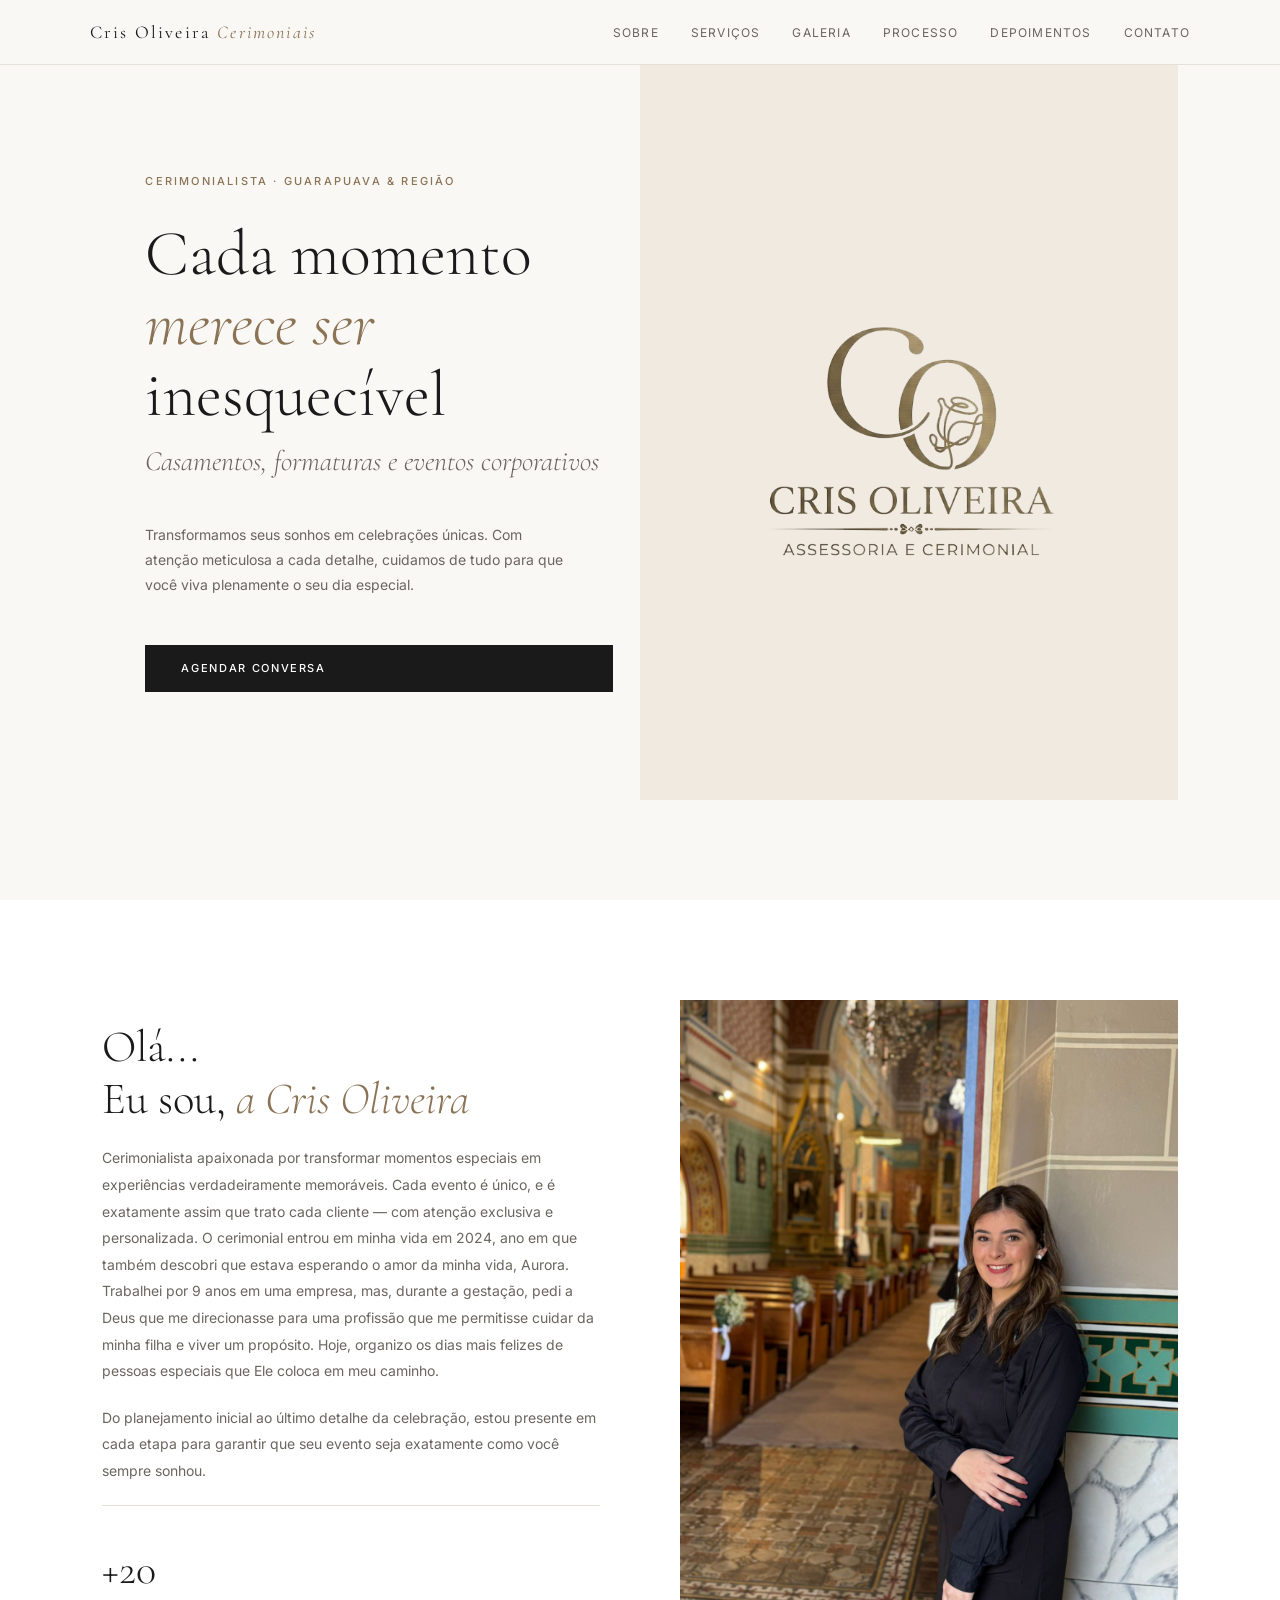
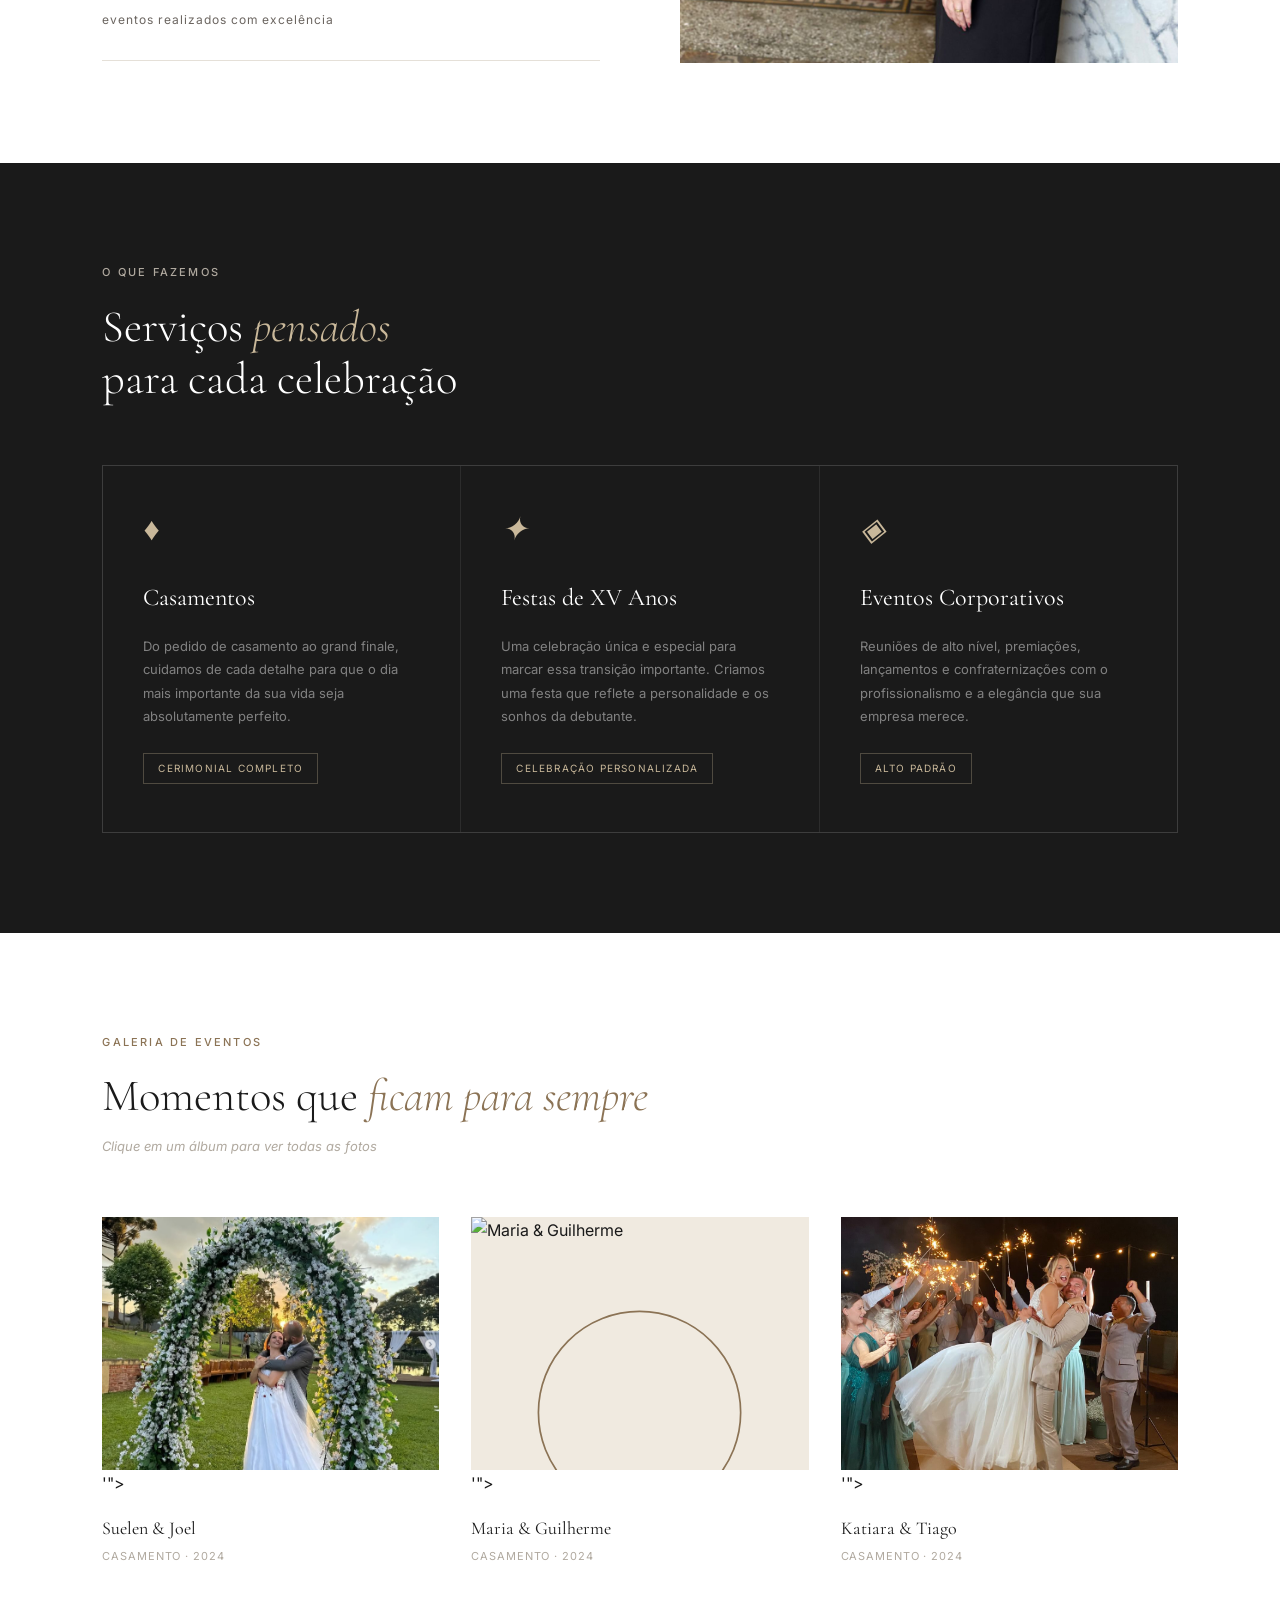
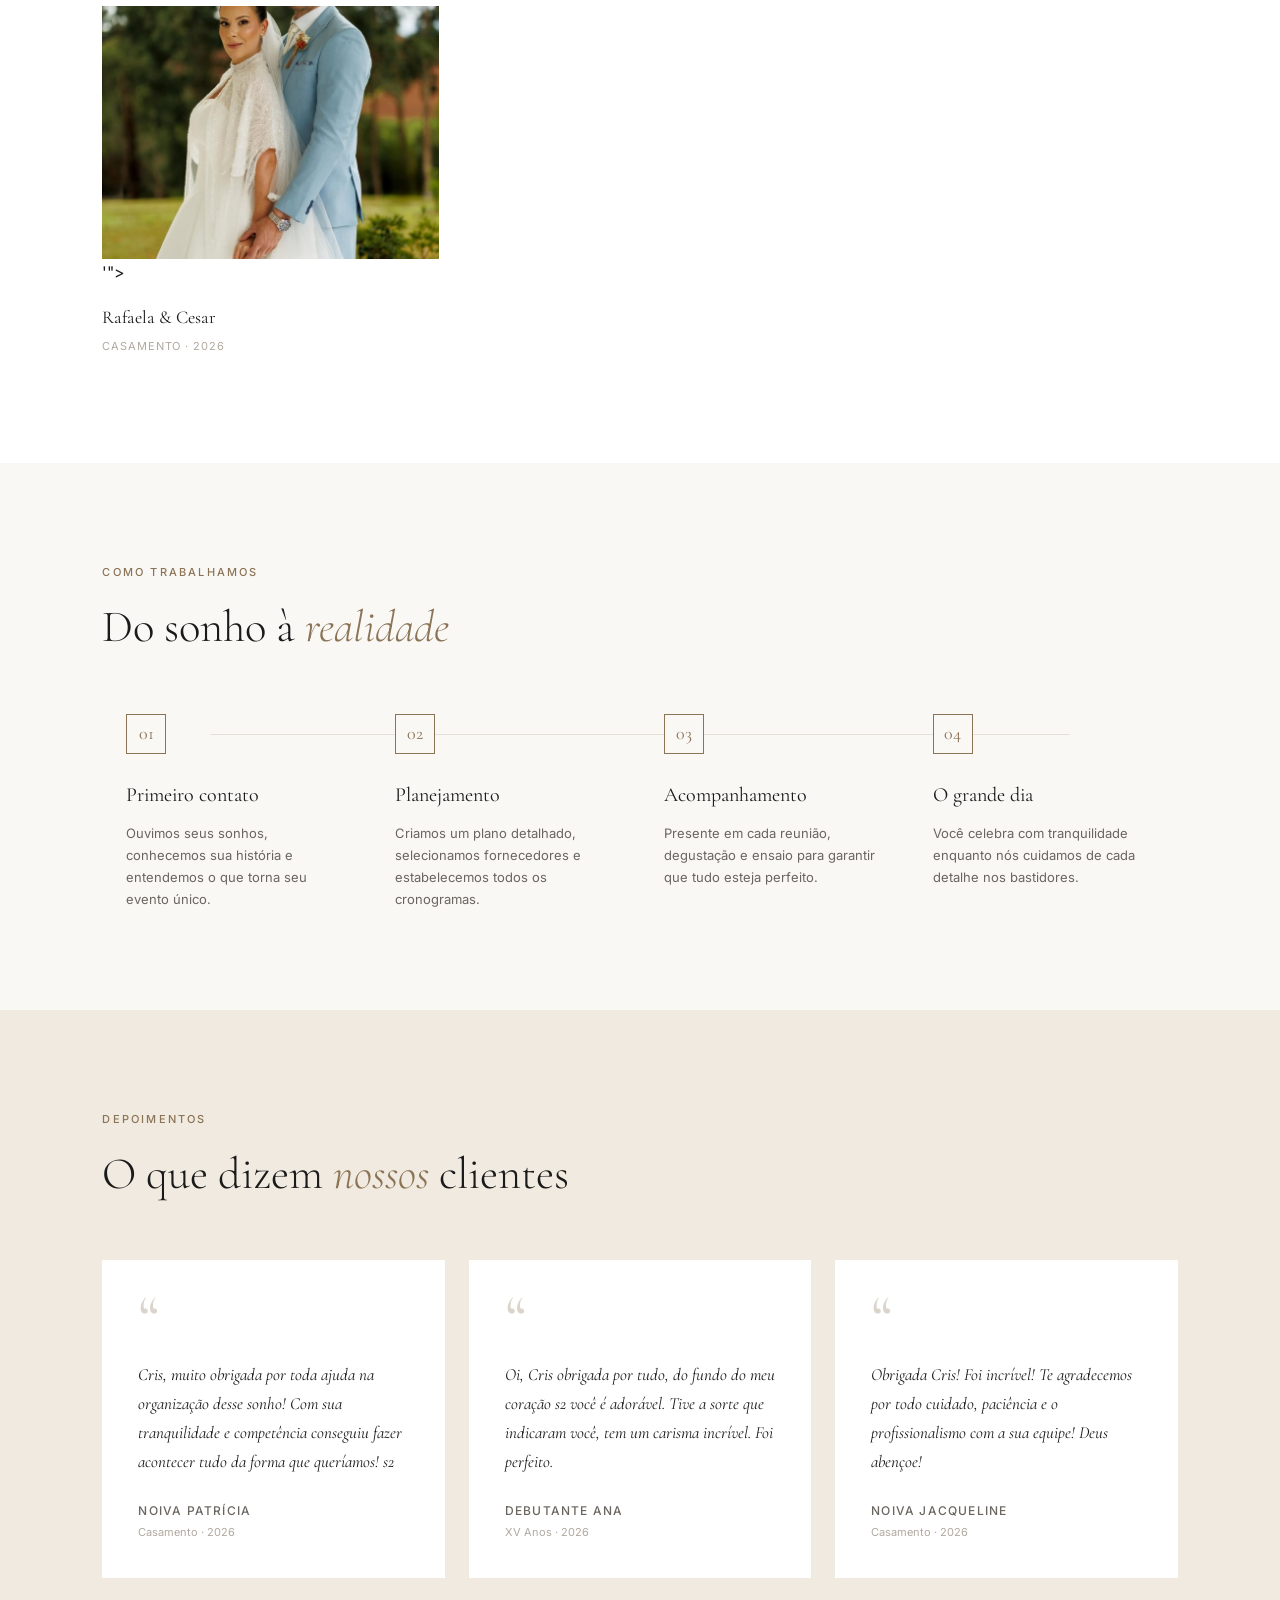
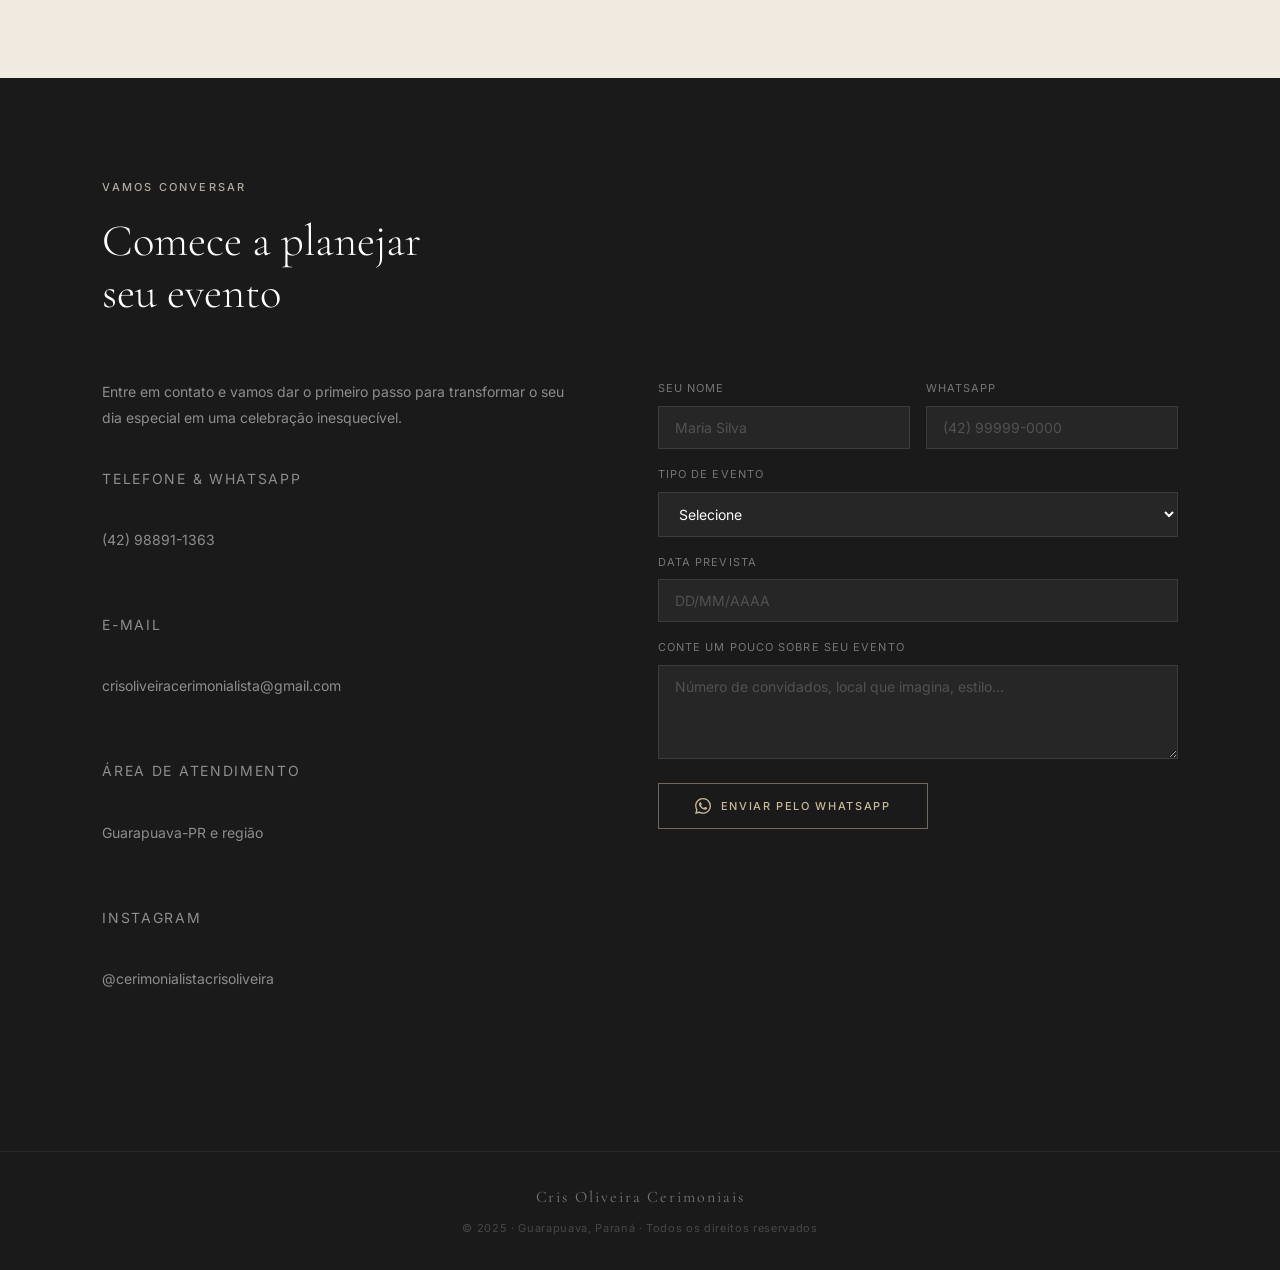
==== index.html @ 975d4bef "Add files via upload" ====
<!DOCTYPE html>
<html lang="pt-BR">
<head>
<meta charset="UTF-8">
<meta name="viewport" content="width=device-width, initial-scale=1.0">
<title>Cris Oliveira Cerimoniais</title>
<link rel="preconnect" href="https://fonts.googleapis.com">
<link href="https://fonts.googleapis.com/css2?family=Cormorant+Garamond:ital,wght@0,300;0,400;0,500;1,300;1,400&family=Inter:wght@300;400;500&display=swap" rel="stylesheet">
<script src="https://identity.netlify.com/v1/netlify-identity-widget.js"></script>
<style>
*{margin:0;padding:0;box-sizing:border-box}
:root{
  --ivory:#FAF8F5;
  --warm-white:#FFFFFF;
  --charcoal:#1A1A1A;
  --mid:#6B6560;
  --light:#B0A99F;
  --accent:#8B7355;
  --accent-light:#F0EAE0;
  --line:#E5E0D8;
}
html{scroll-behavior:smooth}
body{font-family:'Inter',sans-serif;background:var(--ivory);color:var(--charcoal);line-height:1.7}

nav{position:fixed;top:0;left:0;right:0;z-index:100;background:rgba(250,248,245,0.92);backdrop-filter:blur(12px);border-bottom:1px solid var(--line);padding:0 5%}
.nav-inner{max-width:1100px;margin:0 auto;display:flex;align-items:center;justify-content:space-between;height:64px}
.nav-logo{font-family:'Cormorant Garamond',serif;font-size:18px;font-weight:400;letter-spacing:0.12em;color:var(--charcoal);text-decoration:none}
.nav-logo span{font-style:italic;color:var(--accent)}
.nav-links{display:flex;gap:32px;list-style:none}
.nav-links a{font-size:12px;font-weight:400;letter-spacing:0.1em;text-transform:uppercase;color:var(--mid);text-decoration:none;transition:color 0.2s}
.nav-links a:hover{color:var(--charcoal)}

.hero{min-height:100vh;display:grid;grid-template-columns:1fr 1fr;padding-top:64px}
.hero-left{display:flex;flex-direction:column;justify-content:center;padding:80px 5% 80px 8%;max-width:600px}
.hero-eyebrow{font-size:11px;font-weight:500;letter-spacing:0.2em;text-transform:uppercase;color:var(--accent);margin-bottom:28px}
.hero-title{font-family:'Cormorant Garamond',serif;font-size:clamp(48px,5vw,72px);font-weight:300;line-height:1.1;color:var(--charcoal);margin-bottom:8px}
.hero-title em{font-style:italic;color:var(--accent)}
.hero-sub{font-family:'Cormorant Garamond',serif;font-size:clamp(20px,2.2vw,28px);font-weight:300;color:var(--mid);margin-bottom:36px;font-style:italic}
.hero-desc{font-size:14px;color:var(--mid);line-height:1.8;max-width:420px;margin-bottom:48px}
.hero-cta{display:inline-block;font-size:11px;font-weight:500;letter-spacing:0.15em;text-transform:uppercase;color:var(--warm-white);background:var(--charcoal);padding:14px 36px;text-decoration:none;transition:background 0.2s}
.hero-cta:hover{background:var(--accent)}
.hero-right{position:relative;background:var(--accent-light);overflow:hidden;display:flex;align-items:center;justify-content:center}
.hero-visual{width:100%;height:100%;display:flex;align-items:center;justify-content:center;position:relative}
.floral-svg{width:85%;max-width:460px;opacity:0.9}

section{padding:100px 8%}
.section-inner{max-width:1100px;margin:0 auto}
.section-eyebrow{font-size:11px;font-weight:500;letter-spacing:0.2em;text-transform:uppercase;color:var(--accent);margin-bottom:20px}
.section-title{font-family:'Cormorant Garamond',serif;font-size:clamp(36px,3.5vw,52px);font-weight:300;line-height:1.15;margin-bottom:20px}
.section-title em{font-style:italic;color:var(--accent)}

.about-grid{display:grid;grid-template-columns:1fr 1fr;gap:80px;align-items:center}
.about-text p{font-size:14px;color:var(--mid);line-height:1.9;margin-bottom:20px}
.about-stat{padding:28px 0;border-top:1px solid var(--line)}
.about-stat:last-child{border-bottom:1px solid var(--line)}
.stat-number{font-family:'Cormorant Garamond',serif;font-size:42px;font-weight:300;color:var(--charcoal);display:block}
.stat-label{font-size:12px;color:var(--mid);letter-spacing:0.08em}
.about-image{background:var(--accent-light);aspect-ratio:3/4;display:flex;align-items:center;justify-content:center;position:relative;overflow:hidden}

.services{background:var(--charcoal)}
.services .section-eyebrow{color:var(--light)}
.services .section-title{color:var(--warm-white)}
.services .section-title em{color:#C9B89A}
.services-grid{display:grid;grid-template-columns:repeat(3,1fr);gap:1px;background:rgba(255,255,255,0.08);border:1px solid rgba(255,255,255,0.08);margin-top:60px}
.service-card{background:var(--charcoal);padding:48px 40px;transition:background 0.3s;cursor:default}
.service-card:hover{background:#252525}
.service-icon{width:36px;height:36px;margin-bottom:28px;color:#C9B89A;font-size:32px;font-family:'Cormorant Garamond',serif;font-style:italic;line-height:1}
.service-name{font-family:'Cormorant Garamond',serif;font-size:24px;font-weight:400;color:var(--warm-white);margin-bottom:16px}
.service-desc{font-size:13px;color:rgba(255,255,255,0.45);line-height:1.8}
.service-tag{display:inline-block;margin-top:24px;font-size:10px;letter-spacing:0.12em;text-transform:uppercase;color:#C9B89A;border:1px solid rgba(201,184,154,0.3);padding:6px 14px}

/* ===== GALERIA ALBUNS ===== */
.galeria-section{background:var(--warm-white);padding:100px 8%}
.albums-grid{display:grid;grid-template-columns:repeat(3,1fr);gap:32px;margin-top:60px}
.album-card{cursor:pointer;position:relative}
.album-thumb{position:relative;aspect-ratio:4/3;overflow:hidden;background:var(--accent-light)}
.album-thumb img{width:100%;height:100%;object-fit:cover;transition:transform 0.4s ease}
.album-card:hover .album-thumb img{transform:scale(1.04)}
.album-thumb-placeholder{width:100%;height:100%;display:flex;align-items:center;justify-content:center;background:var(--accent-light)}
.album-thumb-placeholder svg{width:40%;opacity:0.25}
.album-overlay{position:absolute;inset:0;background:linear-gradient(to top, rgba(26,26,26,0.6) 0%, transparent 60%);opacity:0;transition:opacity 0.3s}
.album-card:hover .album-overlay{opacity:1}
.album-ver{position:absolute;bottom:16px;left:50%;transform:translateX(-50%);font-size:10px;letter-spacing:0.15em;text-transform:uppercase;color:#fff;opacity:0;transition:opacity 0.3s;white-space:nowrap;border:1px solid rgba(255,255,255,0.6);padding:6px 16px}
.album-card:hover .album-ver{opacity:1}
.album-info{padding:16px 0 8px}
.album-titulo{font-family:'Cormorant Garamond',serif;font-size:18px;font-weight:400;color:var(--charcoal);margin-bottom:4px}
.album-meta{font-size:11px;color:var(--light);letter-spacing:0.08em;text-transform:uppercase}

/* ===== LIGHTBOX ===== */
.modal-overlay{display:none;position:fixed;inset:0;z-index:1000;background:rgba(10,10,10,0.95);flex-direction:column}
.modal-overlay.ativo{display:flex}
.modal-header{display:flex;align-items:center;justify-content:space-between;padding:20px 40px;border-bottom:1px solid rgba(255,255,255,0.08)}
.modal-titulo{font-family:'Cormorant Garamond',serif;font-size:22px;font-weight:300;color:var(--warm-white)}
.modal-meta{font-size:11px;color:var(--light);letter-spacing:0.1em;text-transform:uppercase;margin-top:2px}
.modal-fechar{background:none;border:none;color:rgba(255,255,255,0.5);font-size:28px;cursor:pointer;line-height:1;transition:color 0.2s;padding:4px 8px}
.modal-fechar:hover{color:#fff}
.modal-corpo{flex:1;display:flex;align-items:center;justify-content:center;position:relative;overflow:hidden}
.modal-img-wrap{width:100%;height:100%;display:flex;align-items:center;justify-content:center;padding:24px 80px}
.modal-img-wrap img{max-width:100%;max-height:100%;object-fit:contain;user-select:none}
.modal-seta{position:absolute;top:50%;transform:translateY(-50%);background:none;border:1px solid rgba(255,255,255,0.2);color:rgba(255,255,255,0.7);width:48px;height:48px;display:flex;align-items:center;justify-content:center;cursor:pointer;font-size:20px;transition:all 0.2s;z-index:2}
.modal-seta:hover{background:rgba(255,255,255,0.1);color:#fff;border-color:rgba(255,255,255,0.5)}
.modal-seta-esq{left:16px}
.modal-seta-dir{right:16px}
.modal-rodape{padding:16px 40px;display:flex;align-items:center;justify-content:center;gap:12px;border-top:1px solid rgba(255,255,255,0.08)}
.modal-contador{font-size:12px;color:rgba(255,255,255,0.4);letter-spacing:0.1em}
.modal-dots{display:flex;gap:6px;align-items:center}
.modal-dot{width:6px;height:6px;border-radius:50%;background:rgba(255,255,255,0.2);cursor:pointer;transition:background 0.2s;border:none}
.modal-dot.ativo{background:var(--accent);width:18px;border-radius:3px}

.process{background:var(--ivory)}
.process-steps{display:grid;grid-template-columns:repeat(4,1fr);gap:0;margin-top:60px;position:relative}
.process-steps::before{content:'';position:absolute;top:20px;left:10%;right:10%;height:1px;background:var(--line);z-index:0}
.step{padding:0 24px;position:relative;z-index:1}
.step-num{width:40px;height:40px;border:1px solid var(--accent);display:flex;align-items:center;justify-content:center;font-family:'Cormorant Garamond',serif;font-size:18px;color:var(--accent);background:var(--ivory);margin-bottom:24px}
.step-title{font-family:'Cormorant Garamond',serif;font-size:20px;font-weight:400;color:var(--charcoal);margin-bottom:10px}
.step-desc{font-size:13px;color:var(--mid);line-height:1.7}

.testimonials{background:var(--accent-light)}
.testimonials-grid{display:grid;grid-template-columns:repeat(3,1fr);gap:24px;margin-top:60px}
.testimonial{background:var(--warm-white);padding:36px;position:relative}
.quote-mark{font-family:'Cormorant Garamond',serif;font-size:64px;line-height:0.7;color:var(--accent);opacity:0.3;margin-bottom:20px;display:block}
.testimonial-text{font-family:'Cormorant Garamond',serif;font-size:17px;font-style:italic;color:var(--charcoal);line-height:1.7;margin-bottom:24px}
.testimonial-author{font-size:12px;font-weight:500;letter-spacing:0.1em;text-transform:uppercase;color:var(--mid)}
.testimonial-event{font-size:11px;color:var(--light);margin-top:2px}

.contact{background:var(--charcoal)}
.contact .section-title{color:var(--warm-white)}
.contact .section-eyebrow{color:var(--light)}
.contact-grid{display:grid;grid-template-columns:1fr 1fr;gap:80px;margin-top:60px}
.contact-info p{font-size:14px;color:rgba(255,255,255,0.5);line-height:1.8;margin-bottom:36px}
.contact-detail{display:flex;align-items:flex-start;gap:16px;margin-bottom:24px}
.contact-detail-label{font-size:11px;letter-spacing:0.12em;text-transform:uppercase;color:rgba(255,255,255,0.3);margin-bottom:4px}
.contact-detail-value{font-size:14px;color:rgba(255,255,255,0.8)}
.contact-form{display:flex;flex-direction:column;gap:16px}
.form-row{display:grid;grid-template-columns:1fr 1fr;gap:16px}
.form-group{display:flex;flex-direction:column;gap:8px}
.form-label{font-size:11px;letter-spacing:0.1em;text-transform:uppercase;color:rgba(255,255,255,0.4)}
.form-input{background:rgba(255,255,255,0.05);border:1px solid rgba(255,255,255,0.1);padding:12px 16px;color:var(--warm-white);font-size:14px;font-family:'Inter',sans-serif;outline:none;transition:border-color 0.2s}
.form-input:focus{border-color:rgba(201,184,154,0.5)}
.form-input::placeholder{color:rgba(255,255,255,0.2)}
select.form-input option{background:var(--charcoal);color:var(--warm-white)}
.form-submit{margin-top:8px;background:transparent;border:1px solid rgba(201,184,154,0.5);color:#C9B89A;font-size:11px;font-weight:500;letter-spacing:0.15em;text-transform:uppercase;padding:14px 36px;cursor:pointer;transition:all 0.2s;font-family:'Inter',sans-serif;align-self:flex-start;display:flex;align-items:center;gap:10px}
.form-submit:hover{background:#C9B89A;color:var(--charcoal)}
.form-submit svg{width:16px;height:16px;fill:currentColor}

footer{background:var(--charcoal);border-top:1px solid rgba(255,255,255,0.06);padding:32px 8%;text-align:center}
.footer-logo{font-family:'Cormorant Garamond',serif;font-size:16px;color:rgba(255,255,255,0.4);letter-spacing:0.12em;margin-bottom:8px}
.footer-copy{font-size:11px;color:rgba(255,255,255,0.2);letter-spacing:0.06em}

/* ===== MENU HAMBURGUER ===== */
.nav-hamburger{display:none;flex-direction:column;gap:5px;cursor:pointer;background:none;border:none;padding:4px}
.nav-hamburger span{display:block;width:24px;height:1.5px;background:var(--charcoal);transition:all 0.3s}
.nav-mobile{display:none;position:fixed;top:64px;left:0;right:0;background:rgba(250,248,245,0.98);backdrop-filter:blur(12px);border-bottom:1px solid var(--line);padding:20px 8%;z-index:99}
.nav-mobile.aberto{display:block}
.nav-mobile ul{list-style:none;display:flex;flex-direction:column;gap:0}
.nav-mobile ul li a{display:block;font-size:13px;font-weight:400;letter-spacing:0.1em;text-transform:uppercase;color:var(--mid);text-decoration:none;padding:14px 0;border-bottom:1px solid var(--line)}
.nav-mobile ul li:last-child a{border-bottom:none}

/* ===== GALERIA LOADING ===== */
.albums-loading{text-align:center;padding:60px 0;color:var(--light);font-size:13px;letter-spacing:0.1em;text-transform:uppercase}

/* ===== RESPONSIVO MOBILE ===== */
@media (max-width: 768px) {
  .nav-links{display:none}
  .nav-hamburger{display:flex}
  .hero{grid-template-columns:1fr;min-height:auto}
  .hero-left{padding:60px 6% 48px;max-width:100%}
  .hero-right{min-height:280px}
  .hero-title{font-size:clamp(40px,10vw,56px)}
  .hero-sub{font-size:clamp(18px,5vw,22px)}
  section{padding:64px 6%}
  .galeria-section{padding:64px 6%}
  .about-grid{grid-template-columns:1fr;gap:40px}
  .about-image{aspect-ratio:4/3;max-height:360px}
  .services-grid{grid-template-columns:1fr}
  .service-card{padding:36px 28px}
  .albums-grid{grid-template-columns:1fr;gap:24px}
  .process-steps{grid-template-columns:1fr 1fr;gap:40px}
  .process-steps::before{display:none}
  .step{padding:0}
  .testimonials-grid{grid-template-columns:1fr;gap:16px}
  .contact-grid{grid-template-columns:1fr;gap:48px}
  .form-row{grid-template-columns:1fr}
  .form-submit{align-self:stretch;justify-content:center}
  .modal-header{padding:16px 20px}
  .modal-titulo{font-size:17px}
  .modal-img-wrap{padding:16px 56px}
  .modal-seta{width:36px;height:36px;font-size:16px}
  .modal-seta-esq{left:8px}
  .modal-seta-dir{right:8px}
  .modal-rodape{padding:12px 20px}
}

@media (max-width: 480px) {
  .hero-title{font-size:clamp(36px,11vw,48px)}
  .process-steps{grid-template-columns:1fr}
  .albums-grid{grid-template-columns:1fr}
}
</style>
</head>
<body>

<nav>
  <div class="nav-inner">
    <a class="nav-logo" href="#">Cris Oliveira <span>Cerimoniais</span></a>
    <ul class="nav-links">
      <li><a href="#sobre">Sobre</a></li>
      <li><a href="#servicos">Serviços</a></li>
      <li><a href="#galeria">Galeria</a></li>
      <li><a href="#processo">Processo</a></li>
      <li><a href="#depoimentos">Depoimentos</a></li>
      <li><a href="#contato">Contato</a></li>
    </ul>
    <button class="nav-hamburger" onclick="toggleMenu()" aria-label="Menu">
      <span></span><span></span><span></span>
    </button>
  </div>
</nav>
<div class="nav-mobile" id="navMobile">
  <ul>
    <li><a href="#sobre" onclick="fecharMenu()">Sobre</a></li>
    <li><a href="#servicos" onclick="fecharMenu()">Serviços</a></li>
    <li><a href="#galeria" onclick="fecharMenu()">Galeria</a></li>
    <li><a href="#processo" onclick="fecharMenu()">Processo</a></li>
    <li><a href="#depoimentos" onclick="fecharMenu()">Depoimentos</a></li>
    <li><a href="#contato" onclick="fecharMenu()">Contato</a></li>
  </ul>
</div>

<!-- ===== HERO ===== -->
<section class="hero">
  <div class="hero-left">
    <p class="hero-eyebrow">Cerimonialista · Guarapuava & Região</p>
    <h1 class="hero-title">Cada momento<br><em>merece ser</em><br>inesquecível</h1>
    <p class="hero-sub">Casamentos, formaturas e eventos corporativos</p>
    <p class="hero-desc">Transformamos seus sonhos em celebrações únicas. Com atenção meticulosa a cada detalhe, cuidamos de tudo para que você viva plenamente o seu dia especial.</p>
    <a href="#contato" class="hero-cta">Agendar conversa</a>
  </div>
  <div class="hero-right">
    <div class="hero-visual">
      <img src="logo.png" alt="Cris Oliveira Assessoria e Cerimonial" style="width:85%;max-width:480px;opacity:0.85">
    </div>
  </div>
</section>

<!-- ===== SOBRE ===== -->
<section id="sobre" style="background:var(--warm-white)">
  <div class="section-inner">
    <div class="about-grid">
      <div class="about-text">
        <p class="section-eyebrow"></p>
        <h2 class="section-title">Olá...<br>Eu sou, <em>a Cris Oliveira</em><br></h2>
        <p id="sobre-bio1">Cerimonialista apaixonada por transformar momentos especiais em experiências verdadeiramente memoráveis. Cada evento é único, e é exatamente assim que trato cada cliente — com atenção exclusiva e personalizada.
        O cerimonial entrou em minha vida em 2024, ano em que também descobri que estava esperando o amor da minha vida, Aurora. Trabalhei por 9 anos em uma empresa, mas,
        durante a gestação, pedi a Deus que me direcionasse para uma profissão que me permitisse cuidar da minha filha e viver um propósito.
        Hoje, organizo os dias mais felizes de pessoas especiais que Ele coloca em meu caminho.</p>
        <p id="sobre-bio2">Do planejamento inicial ao último detalhe da celebração, estou presente em cada etapa para garantir que seu evento seja exatamente como você sempre sonhou.</p>
        <div class="about-stat">
          <span class="stat-number" id="sobre-stat-numero">+20</span>
          <span class="stat-label" id="sobre-stat-label">eventos realizados com excelência</span>
        </div>
      </div>
      <div class="about-image">
        <img src="cris.jpeg" alt="Cris Oliveira" style="width:100%;height:100%;object-fit:cover">
      </div>
    </div>
  </div>
</section>

<!-- ===== SERVICOS ===== -->
<section id="servicos" class="services">
  <div class="section-inner">
    <p class="section-eyebrow">O que fazemos</p>
    <h2 class="section-title" style="color:var(--warm-white)">Serviços <em style="color:#C9B89A">pensados</em><br>para cada celebração</h2>
    <div class="services-grid">
      <div class="service-card">
        <div class="service-icon">♦</div>
        <h3 class="service-name">Casamentos</h3>
        <p class="service-desc">Do pedido de casamento ao grand finale, cuidamos de cada detalhe para que o dia mais importante da sua vida seja absolutamente perfeito.</p>
        <span class="service-tag">Cerimonial completo</span>
      </div>
      <div class="service-card">
        <div class="service-icon">✦</div>
        <h3 class="service-name">Festas de XV Anos</h3>
        <p class="service-desc">Uma celebração única e especial para marcar essa transição importante. Criamos uma festa que reflete a personalidade e os sonhos da debutante.</p>
        <span class="service-tag">Celebração personalizada</span>
      </div>
      <div class="service-card">
        <div class="service-icon">◈</div>
        <h3 class="service-name">Eventos Corporativos</h3>
        <p class="service-desc">Reuniões de alto nível, premiações, lançamentos e confraternizações com o profissionalismo e a elegância que sua empresa merece.</p>
        <span class="service-tag">Alto padrão</span>
      </div>
    </div>
  </div>
</section>

<!-- ===== GALERIA ===== -->
<section id="galeria" class="galeria-section">
  <div class="section-inner">
    <p class="section-eyebrow">Galeria de eventos</p>
    <h2 class="section-title">Momentos que <em>ficam para sempre</em></h2>
    <p style="font-size:13px;color:var(--light);margin-top:-8px;margin-bottom:0;font-style:italic">Clique em um álbum para ver todas as fotos</p>
    <div class="albums-grid" id="albumsGrid">
      <div class="albums-loading">Carregando galeria…</div>
    </div>
  </div>
</section>

<!-- ===== MODAL LIGHTBOX ===== -->
<div class="modal-overlay" id="modalOverlay">
  <div class="modal-header">
    <div>
      <p class="modal-titulo" id="modalTitulo"></p>
      <p class="modal-meta" id="modalMeta"></p>
    </div>
    <button class="modal-fechar" onclick="fecharModal()">✕</button>
  </div>
  <div class="modal-corpo">
    <button class="modal-seta modal-seta-esq" onclick="navModal(-1)">&#8592;</button>
    <div class="modal-img-wrap">
      <img id="modalImg" src="" alt="">
    </div>
    <button class="modal-seta modal-seta-dir" onclick="navModal(1)">&#8594;</button>
  </div>
  <div class="modal-rodape">
    <span class="modal-contador" id="modalContador"></span>
    <div class="modal-dots" id="modalDots"></div>
  </div>
</div>

<!-- ===== PROCESSO ===== -->
<section id="processo" class="process">
  <div class="section-inner">
    <p class="section-eyebrow">Como trabalhamos</p>
    <h2 class="section-title">Do sonho à <em>realidade</em></h2>
    <div class="process-steps">
      <div class="step">
        <div class="step-num">01</div>
        <h3 class="step-title">Primeiro contato</h3>
        <p class="step-desc">Ouvimos seus sonhos, conhecemos sua história e entendemos o que torna seu evento único.</p>
      </div>
      <div class="step">
        <div class="step-num">02</div>
        <h3 class="step-title">Planejamento</h3>
        <p class="step-desc">Criamos um plano detalhado, selecionamos fornecedores e estabelecemos todos os cronogramas.</p>
      </div>
      <div class="step">
        <div class="step-num">03</div>
        <h3 class="step-title">Acompanhamento</h3>
        <p class="step-desc">Presente em cada reunião, degustação e ensaio para garantir que tudo esteja perfeito.</p>
      </div>
      <div class="step">
        <div class="step-num">04</div>
        <h3 class="step-title">O grande dia</h3>
        <p class="step-desc">Você celebra com tranquilidade enquanto nós cuidamos de cada detalhe nos bastidores.</p>
      </div>
    </div>
  </div>
</section>

<!-- ===== DEPOIMENTOS ===== -->
<section id="depoimentos" class="testimonials">
  <div class="section-inner">
    <p class="section-eyebrow">Depoimentos</p>
    <h2 class="section-title">O que dizem <em>nossos</em> clientes</h2>
    <div class="testimonials-grid" id="depoimentos-grid">
      <div class="testimonial">
        <span class="quote-mark">"</span>
        <p class="testimonial-text">Cris, muito obrigada por toda ajuda na organização desse sonho! Com sua tranquilidade e competência conseguiu fazer acontecer tudo da forma que queríamos! s2</p>
        <p class="testimonial-author">Noiva Patrícia</p>
        <p class="testimonial-event">Casamento · 2026</p>
      </div>
      <div class="testimonial">
        <span class="quote-mark">"</span>
        <p class="testimonial-text">Oi, Cris obrigada por tudo, do fundo do meu coração s2 você é adorável. Tive a sorte que indicaram você, tem um carisma incrível. Foi perfeito.</p>
        <p class="testimonial-author">Debutante Ana</p>
        <p class="testimonial-event">XV Anos · 2026</p>
      </div>
      <div class="testimonial">
        <span class="quote-mark">"</span>
        <p class="testimonial-text">Obrigada Cris! Foi incrível! Te agradecemos por todo cuidado, paciência e o profissionalismo com a sua equipe! Deus abençoe!</p>
        <p class="testimonial-author">Noiva Jacqueline</p>
        <p class="testimonial-event">Casamento · 2026</p>
      </div>
    </div>
  </div>
</section>

<!-- ===== CONTATO ===== -->
<section id="contato" class="contact">
  <div class="section-inner">
    <p class="section-eyebrow">Vamos conversar</p>
    <h2 class="section-title">Comece a planejar<br>seu evento</h2>
    <div class="contact-grid">
      <div class="contact-info">
        <p>Entre em contato e vamos dar o primeiro passo para transformar o seu dia especial em uma celebração inesquecível.</p>
        <div class="contact-detail">
          <div>
            <p class="contact-detail-label">Telefone & WhatsApp</p>
            <p class="contact-detail-value" id="contato-telefone">(42) 98891-1363</p>
          </div>
        </div>
        <div class="contact-detail">
          <div>
            <p class="contact-detail-label">E-mail</p>
            <p class="contact-detail-value" id="contato-email">crisoliveiracerimonialista@gmail.com</p>
          </div>
        </div>
        <div class="contact-detail">
          <div>
            <p class="contact-detail-label">Área de atendimento</p>
            <p class="contact-detail-value" id="contato-area">Guarapuava-PR e região</p>
          </div>
        </div>
        <div class="contact-detail">
          <div>
            <p class="contact-detail-label">Instagram</p>
            <p class="contact-detail-value" id="contato-instagram">@cerimonialistacrisoliveira</p>
          </div>
        </div>
      </div>
      <div class="contact-form">
        <div class="form-row">
          <div class="form-group">
            <label class="form-label">Seu nome</label>
            <input type="text" id="nome" class="form-input" placeholder="Maria Silva">
          </div>
          <div class="form-group">
            <label class="form-label">WhatsApp</label>
            <input type="text" id="whatsapp" class="form-input" placeholder="(42) 99999-0000">
          </div>
        </div>
        <div class="form-group">
          <label class="form-label">Tipo de evento</label>
          <select id="tipo" class="form-input">
            <option value="" disabled selected>Selecione</option>
            <option>Casamento</option>
            <option>Festa de XV Anos</option>
            <option>Evento Corporativo</option>
            <option>Outro</option>
          </select>
        </div>
        <div class="form-group">
          <label class="form-label">Data prevista</label>
          <input type="text" id="data" class="form-input" placeholder="DD/MM/AAAA">
        </div>
        <div class="form-group">
          <label class="form-label">Conte um pouco sobre seu evento</label>
          <textarea id="mensagem" class="form-input" rows="4" placeholder="Número de convidados, local que imagina, estilo..."></textarea>
        </div>
        <button class="form-submit" onclick="enviarWhatsApp()">
          <svg viewBox="0 0 24 24" xmlns="http://www.w3.org/2000/svg">
            <path d="M17.472 14.382c-.297-.149-1.758-.867-2.03-.967-.273-.099-.471-.148-.67.15-.197.297-.767.966-.94 1.164-.173.199-.347.223-.644.075-.297-.15-1.255-.463-2.39-1.475-.883-.788-1.48-1.761-1.653-2.059-.173-.297-.018-.458.13-.606.134-.133.298-.347.446-.52.149-.174.198-.298.298-.497.099-.198.05-.371-.025-.52-.075-.149-.669-1.612-.916-2.207-.242-.579-.487-.5-.669-.51-.173-.008-.371-.01-.57-.01-.198 0-.52.074-.792.372-.272.297-1.04 1.016-1.04 2.479 0 1.462 1.065 2.875 1.213 3.074.149.198 2.096 3.2 5.077 4.487.709.306 1.262.489 1.694.625.712.227 1.36.195 1.871.118.571-.085 1.758-.719 2.006-1.413.248-.694.248-1.289.173-1.413-.074-.124-.272-.198-.57-.347m-5.421 7.403h-.004a9.87 9.87 0 01-5.031-1.378l-.361-.214-3.741.982.998-3.648-.235-.374a9.86 9.86 0 01-1.51-5.26c.001-5.45 4.436-9.884 9.888-9.884 2.64 0 5.122 1.03 6.988 2.898a9.825 9.825 0 012.893 6.994c-.003 5.45-4.437 9.884-9.885 9.884m8.413-18.297A11.815 11.815 0 0012.05 0C5.495 0 .16 5.335.157 11.892c0 2.096.547 4.142 1.588 5.945L.057 24l6.305-1.654a11.882 11.882 0 005.683 1.448h.005c6.554 0 11.89-5.335 11.893-11.893a11.821 11.821 0 00-3.48-8.413z"/>
          </svg>
          Enviar pelo WhatsApp
        </button>
      </div>
    </div>
  </div>
</section>

<footer>
  <p class="footer-logo">Cris Oliveira Cerimoniais</p>
  <p class="footer-copy">© 2025 · Guarapuava, Paraná · Todos os direitos reservados</p>
</footer>

<script>
// ===== NETLIFY IDENTITY REDIRECT =====
if (window.netlifyIdentity) {
  window.netlifyIdentity.on('init', function(user) {
    if (!user) {
      window.netlifyIdentity.on('login', function() {
        document.location.href = '/admin/';
      });
    }
  });
}

// ===== MENU MOBILE =====
function toggleMenu() {
  document.getElementById('navMobile').classList.toggle('aberto');
}
function fecharMenu() {
  document.getElementById('navMobile').classList.remove('aberto');
}

// ===== GALERIA DINÂMICA =====
var albumAtual = { fotos: [], indice: 0, titulo: '', meta: '' };

function carregarAlbuns() {
  fetch('/albuns.json')
    .then(function(r) { return r.json(); })
    .then(function(data) { renderAlbuns(data.albuns); })
    .catch(function() {
      document.getElementById('albumsGrid').innerHTML =
        '<p style="color:var(--light);font-size:13px">Não foi possível carregar a galeria.</p>';
    });
}

function renderAlbuns(albuns) {
  var grid = document.getElementById('albumsGrid');
  grid.innerHTML = '';

  var placeholder = '<div class="album-thumb-placeholder"><svg viewBox="0 0 100 100" fill="none"><circle cx="50" cy="50" r="30" stroke="#8B7355" stroke-width="0.5"/><text x="50" y="75" font-family="serif" font-size="8" fill="#8B7355" text-anchor="middle">evento</text></svg></div>';

  albuns.forEach(function(album) {
    var fotosStr = album.fotos.join(',');

    var card = document.createElement('div');
    card.className = 'album-card';
    card.setAttribute('data-titulo', album.titulo);
    card.setAttribute('data-tipo', album.tipo);
    card.setAttribute('data-data', album.data);
    card.setAttribute('data-fotos', fotosStr);
    card.onclick = function() { abrirAlbum(this); };

    card.innerHTML =
      '<div class="album-thumb">' +
        '<img src="' + album.capa + '" alt="' + (album.exibir_como || album.titulo) + '" ' +
             'onerror="this.parentElement.innerHTML=\'' + placeholder.replace(/'/g, "\\'") + '\'">' +
        '<div class="album-overlay"></div>' +
        '<span class="album-ver">Ver álbum →</span>' +
      '</div>' +
      '<div class="album-info">' +
        '<p class="album-titulo">' + (album.exibir_como || album.titulo) + '</p>' +
        '<p class="album-meta">' + album.tipo + ' · ' + album.data + '</p>' +
      '</div>';

    grid.appendChild(card);
  });
}

function abrirAlbum(card) {
  var fotos = card.getAttribute('data-fotos').split(',').map(function(f){ return f.trim(); });
  albumAtual.fotos = fotos;
  albumAtual.indice = 0;
  albumAtual.titulo = card.getAttribute('data-titulo');
  albumAtual.meta = card.getAttribute('data-tipo') + ' · ' + card.getAttribute('data-data');
  document.getElementById('modalTitulo').textContent = albumAtual.titulo;
  document.getElementById('modalMeta').textContent = albumAtual.meta;
  renderModal();
  document.getElementById('modalOverlay').classList.add('ativo');
  document.body.style.overflow = 'hidden';
}

function fecharModal() {
  document.getElementById('modalOverlay').classList.remove('ativo');
  document.body.style.overflow = '';
}

function navModal(dir) {
  albumAtual.indice = (albumAtual.indice + dir + albumAtual.fotos.length) % albumAtual.fotos.length;
  renderModal();
}

function renderModal() {
  var fotos = albumAtual.fotos;
  var i = albumAtual.indice;
  document.getElementById('modalImg').src = fotos[i];
  document.getElementById('modalContador').textContent = (i + 1) + ' / ' + fotos.length;
  var dots = document.getElementById('modalDots');
  dots.innerHTML = '';
  var max = Math.min(fotos.length, 12);
  for (var d = 0; d < max; d++) {
    var btn = document.createElement('button');
    btn.className = 'modal-dot' + (d === i ? ' ativo' : '');
    btn.onclick = (function(idx){ return function(){ albumAtual.indice = idx; renderModal(); }; })(d);
    dots.appendChild(btn);
  }
}

document.addEventListener('keydown', function(e) {
  if (!document.getElementById('modalOverlay').classList.contains('ativo')) return;
  if (e.key === 'Escape') fecharModal();
  if (e.key === 'ArrowLeft') navModal(-1);
  if (e.key === 'ArrowRight') navModal(1);
});

// ===== MÁSCARAS =====
document.getElementById('whatsapp').addEventListener('input', function(e) {
  var v = e.target.value.replace(/\D/g, '').substring(0, 11);
  var r = '';
  if (v.length > 0) r += '(' + v.substring(0, 2);
  if (v.length >= 3) r += ') ' + v.substring(2, 7);
  if (v.length >= 8) r += '-' + v.substring(7, 11);
  e.target.value = r;
});

document.getElementById('data').addEventListener('input', function(e) {
  var v = e.target.value.replace(/\D/g, '').substring(0, 8);
  var r = '';
  if (v.length > 0) r += v.substring(0, 2);
  if (v.length >= 3) r += '/' + v.substring(2, 4);
  if (v.length >= 5) r += '/' + v.substring(4, 8);
  e.target.value = r;
});

// ===== WHATSAPP =====
function enviarWhatsApp() {
  var nome     = document.getElementById('nome').value.trim();
  var whats    = document.getElementById('whatsapp').value.trim();
  var tipo     = document.getElementById('tipo').value;
  var data     = document.getElementById('data').value.trim();
  var mensagem = document.getElementById('mensagem').value.trim();
  if (!nome || !tipo) { alert('Por favor, preencha pelo menos seu nome e o tipo de evento.'); return; }
  var texto = '👋 Olá, Cris! Me chamo *' + nome + '* e gostaria de saber mais sobre seus serviços de cerimonial.\n\n';
  texto += '📋 *Tipo de evento:* ' + tipo + '\n';
  if (whats)    texto += '📱 *Meu WhatsApp:* ' + whats + '\n';
  if (data)     texto += '📅 *Data prevista:* ' + data + '\n';
  if (mensagem) texto += '\n💬 *Detalhes:* ' + mensagem;
  window.open('https://wa.me/' + whatsappNumero + '?text=' + encodeURIComponent(texto), '_blank');
}

// ===== CONTEÚDO DINÂMICO =====
var whatsappNumero = '5542988911363';

function carregarConteudo() {
  fetch('/conteudo.json')
    .then(function(r) { return r.json(); })
    .then(function(data) {
      var el;
      // Sobre
      if (data.sobre) {
        var s = data.sobre;
        el = document.getElementById('sobre-bio1'); if (el && s.bio1) el.textContent = s.bio1;
        el = document.getElementById('sobre-bio2'); if (el && s.bio2) el.textContent = s.bio2;
        el = document.getElementById('sobre-stat-numero'); if (el && s.estatistica_numero) el.textContent = s.estatistica_numero;
        el = document.getElementById('sobre-stat-label'); if (el && s.estatistica_label) el.textContent = s.estatistica_label;
      }
      // Contato
      if (data.contato) {
        var c = data.contato;
        el = document.getElementById('contato-telefone'); if (el && c.telefone) el.textContent = c.telefone;
        el = document.getElementById('contato-email'); if (el && c.email) el.textContent = c.email;
        el = document.getElementById('contato-area'); if (el && c.area) el.textContent = c.area;
        el = document.getElementById('contato-instagram'); if (el && c.instagram) el.textContent = c.instagram;
        if (c.whatsapp_numero) whatsappNumero = c.whatsapp_numero;
      }
      // Depoimentos
      if (data.depoimentos && data.depoimentos.length) {
        renderDepoimentos(data.depoimentos);
      }
    })
    .catch(function() { /* mantém conteúdo estático como fallback */ });
}

function renderDepoimentos(deps) {
  var grid = document.getElementById('depoimentos-grid');
  if (!grid) return;
  grid.innerHTML = '';
  deps.forEach(function(dep) {
    var div = document.createElement('div');
    div.className = 'testimonial';
    div.innerHTML =
      '<span class="quote-mark">“</span>' +
      '<p class="testimonial-text">' + dep.texto + '</p>' +
      '<p class="testimonial-author">' + dep.autor + '</p>' +
      '<p class="testimonial-event">' + dep.evento + '</p>';
    grid.appendChild(div);
  });
}

// ===== INICIALIZAÇÃO =====
carregarAlbuns();
carregarConteudo();
</script>

</body>
</html>
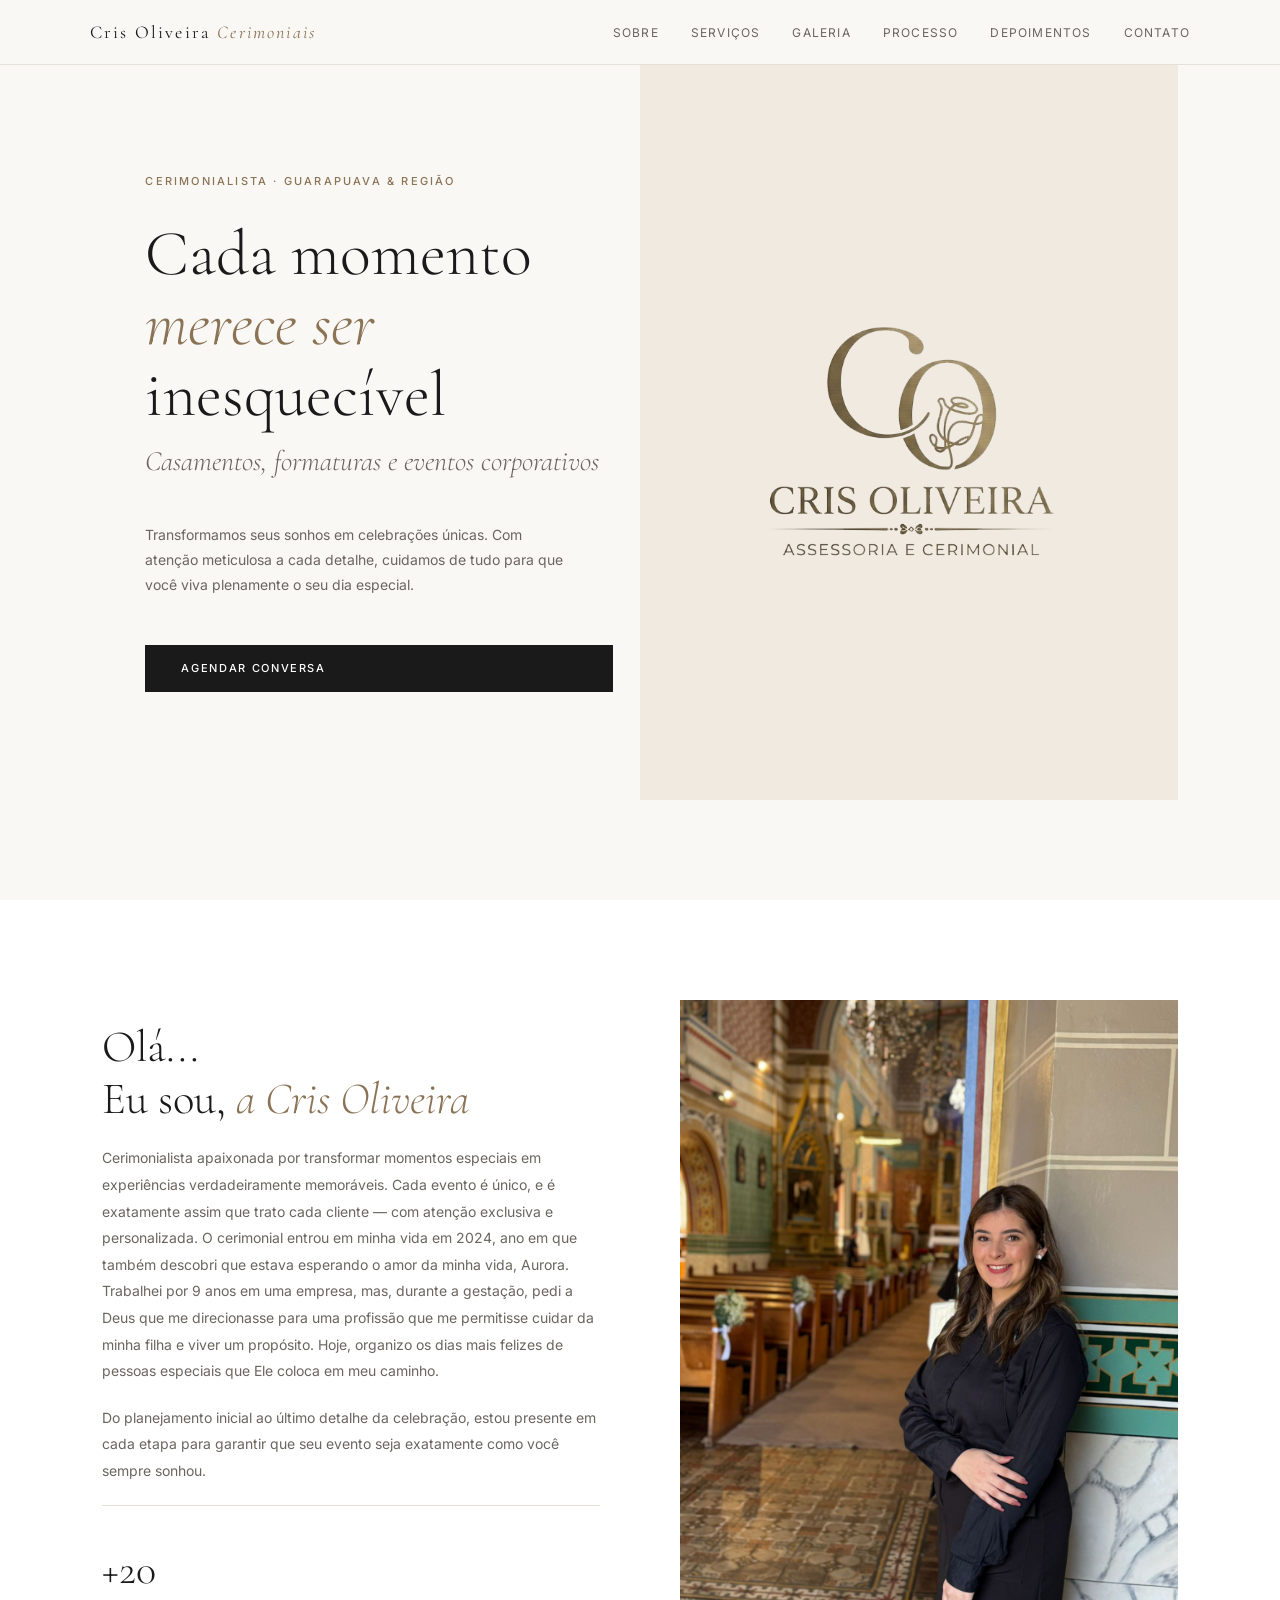
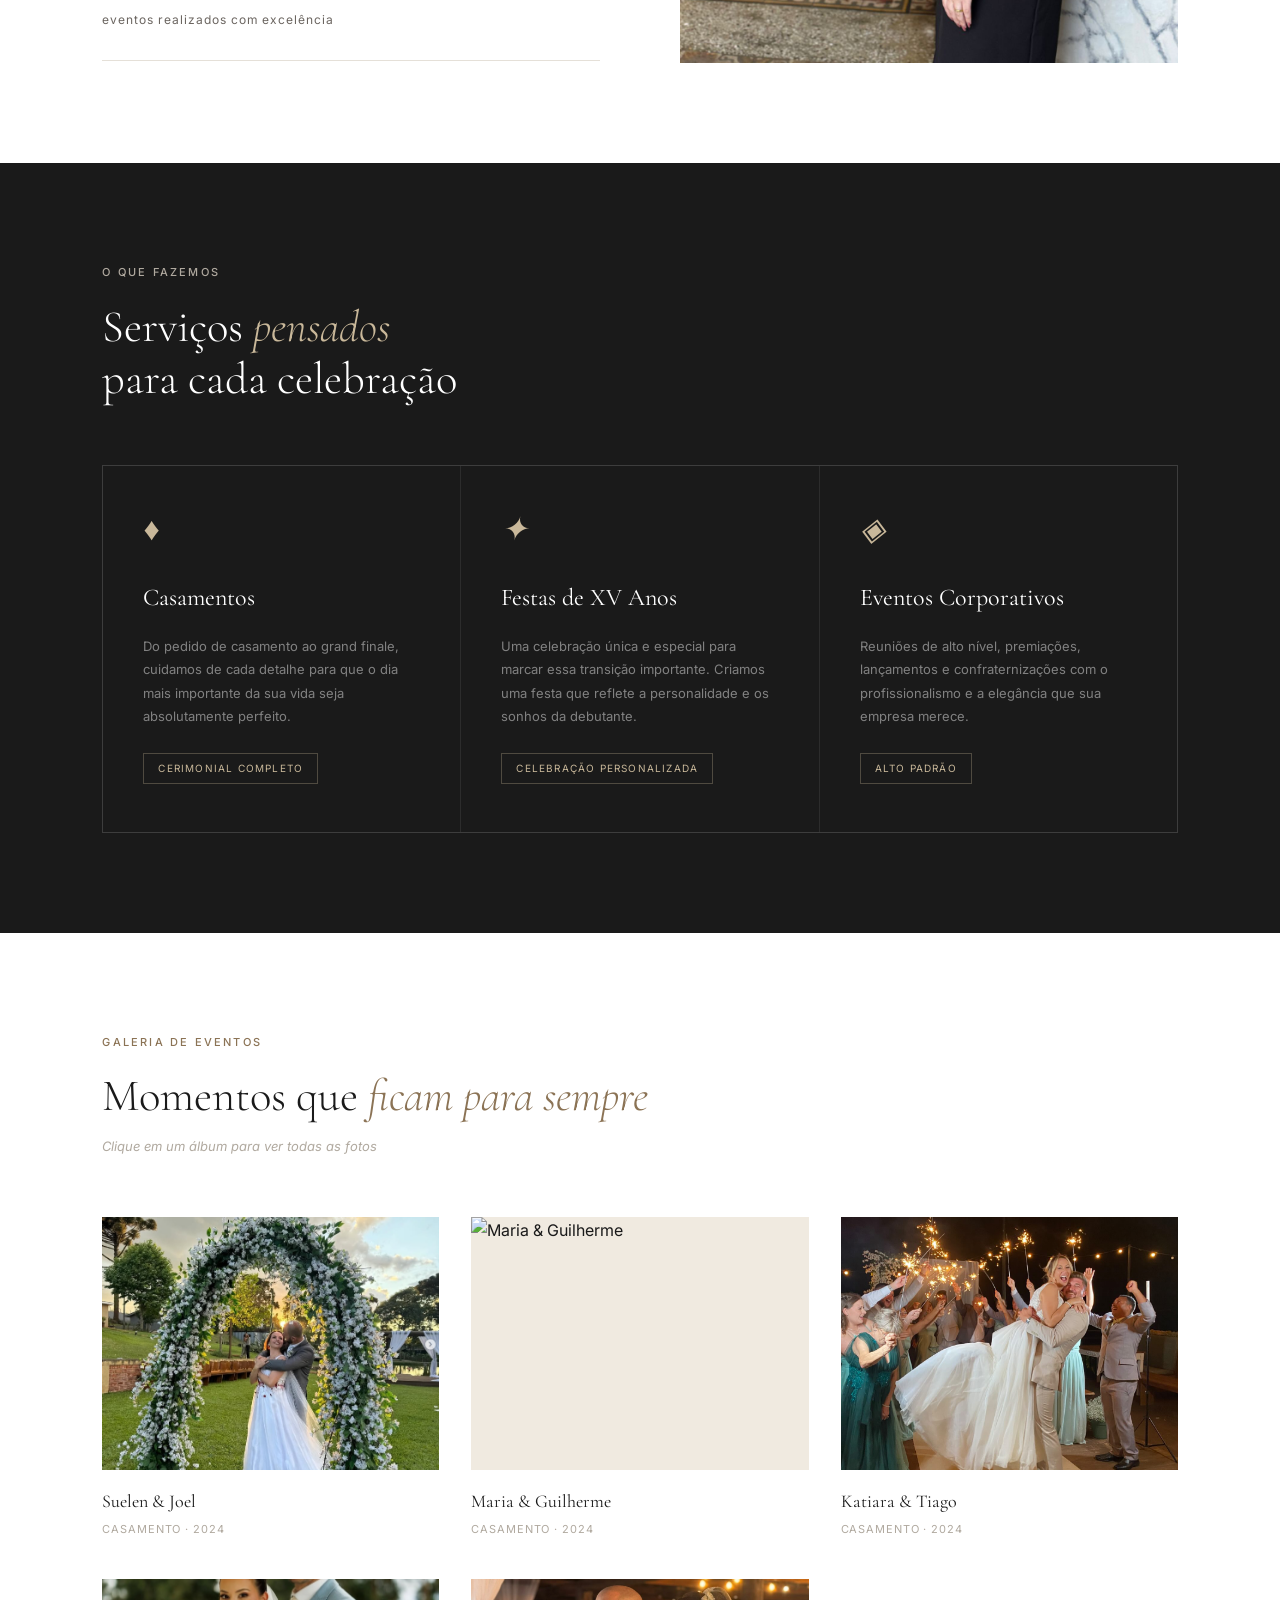
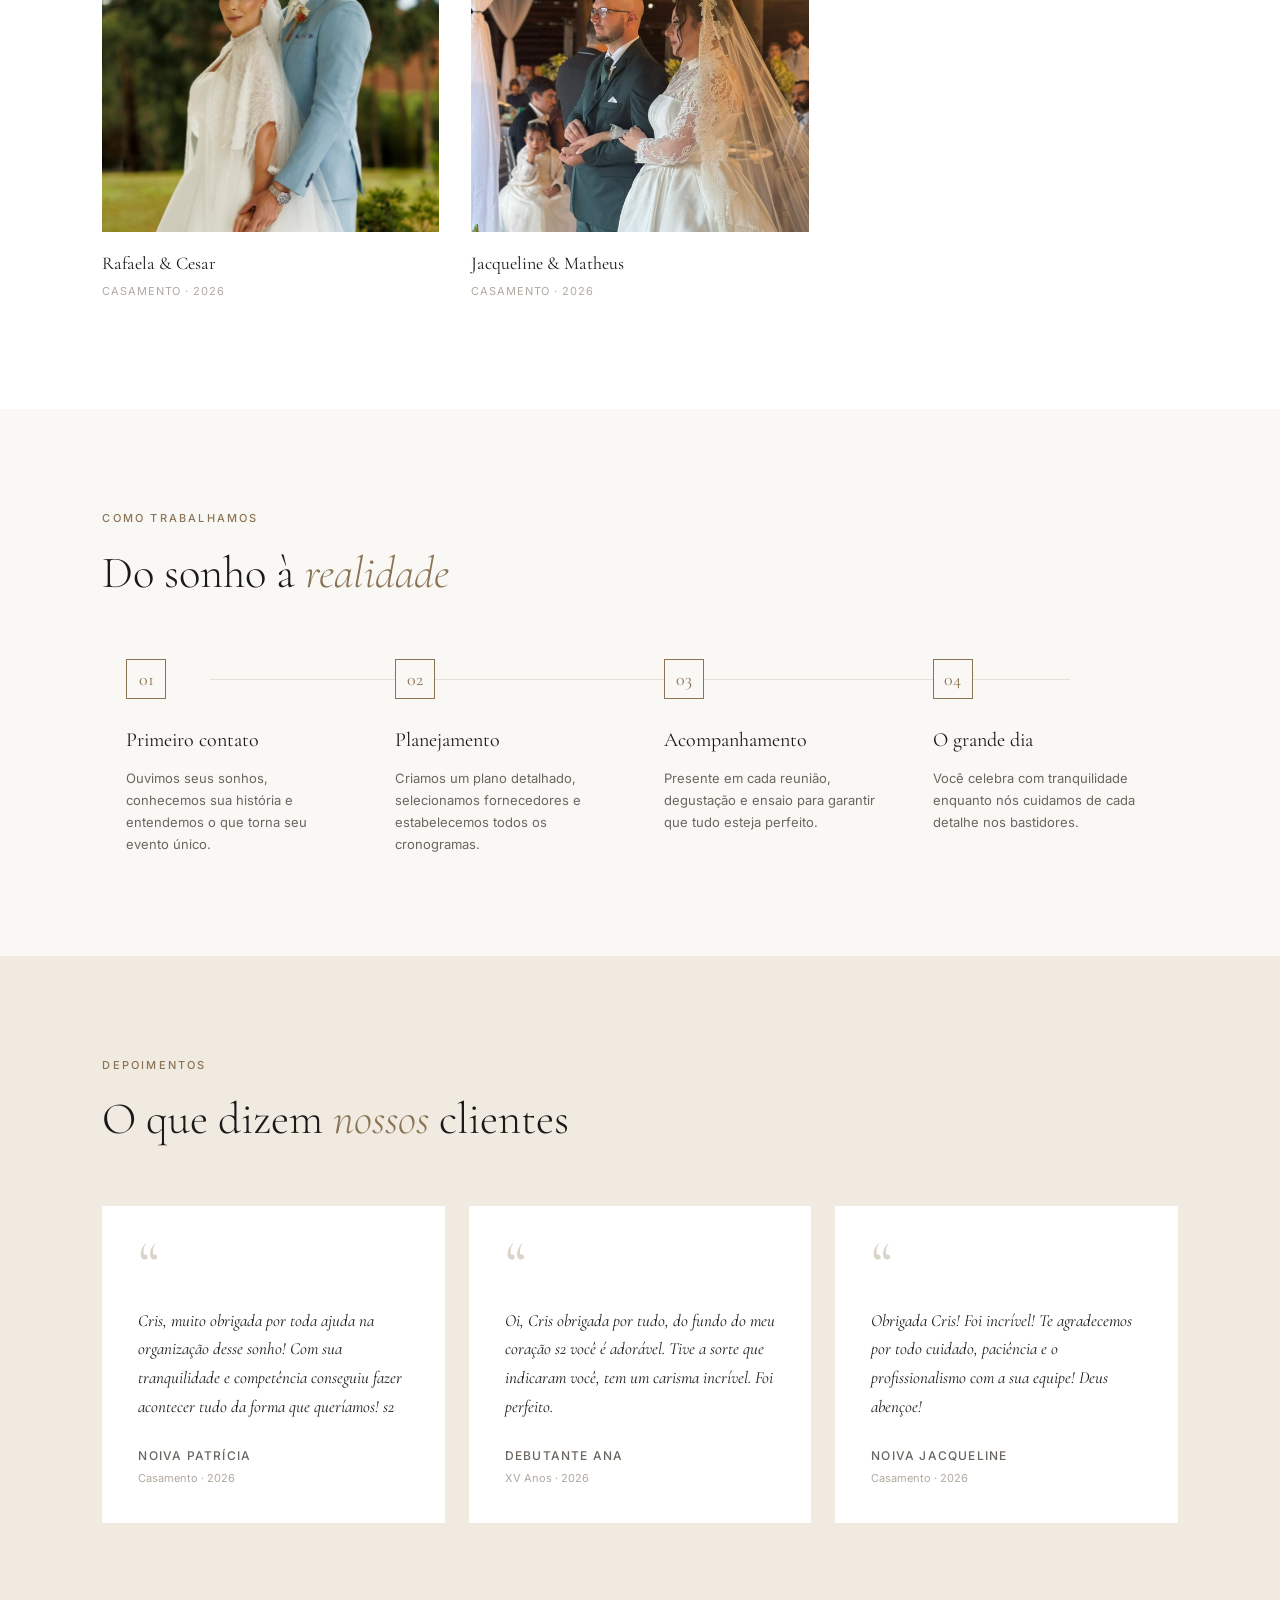
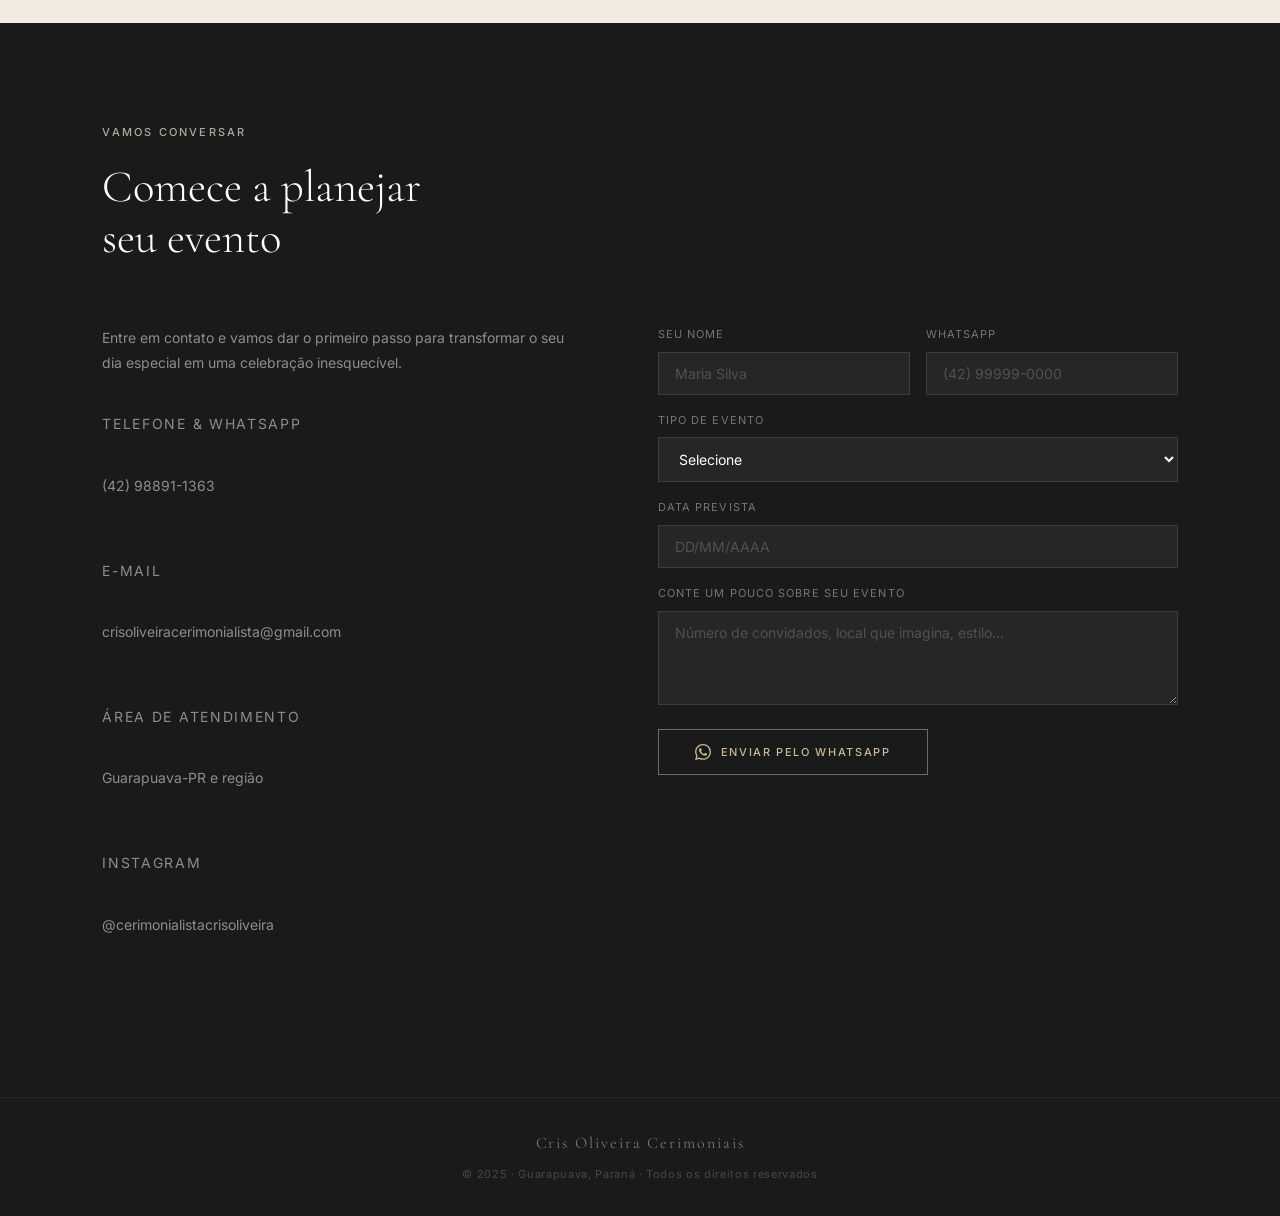
==== commit a3896630: "Add files via upload" ====
--- a/index.html
+++ b/index.html
@@ -487,6 +487,11 @@
 
 // ===== GALERIA DINÂMICA =====
 var albumAtual = { fotos: [], indice: 0, titulo: '', meta: '' };
+var albumPlaceholder = '<div class="album-thumb-placeholder"><svg viewBox="0 0 100 100" fill="none"><circle cx="50" cy="50" r="30" stroke="#8B7355" stroke-width="0.5"/><text x="50" y="75" font-family="serif" font-size="8" fill="#8B7355" text-anchor="middle">evento</text></svg></div>';
+
+function albumImgErro(img) {
+  img.parentElement.innerHTML = albumPlaceholder;
+}
 
 function carregarAlbuns() {
   fetch('/albuns.json')
@@ -502,8 +507,6 @@
   var grid = document.getElementById('albumsGrid');
   grid.innerHTML = '';
 
-  var placeholder = '<div class="album-thumb-placeholder"><svg viewBox="0 0 100 100" fill="none"><circle cx="50" cy="50" r="30" stroke="#8B7355" stroke-width="0.5"/><text x="50" y="75" font-family="serif" font-size="8" fill="#8B7355" text-anchor="middle">evento</text></svg></div>';
-
   albuns.forEach(function(album) {
     var fotosStr = album.fotos.join(',');
 
@@ -515,18 +518,24 @@
     card.setAttribute('data-fotos', fotosStr);
     card.onclick = function() { abrirAlbum(this); };
 
-    card.innerHTML =
-      '<div class="album-thumb">' +
-        '<img src="' + album.capa + '" alt="' + (album.exibir_como || album.titulo) + '" ' +
-             'onerror="this.parentElement.innerHTML=\'' + placeholder.replace(/'/g, "\\'") + '\'">' +
-        '<div class="album-overlay"></div>' +
-        '<span class="album-ver">Ver álbum →</span>' +
-      '</div>' +
-      '<div class="album-info">' +
-        '<p class="album-titulo">' + (album.exibir_como || album.titulo) + '</p>' +
-        '<p class="album-meta">' + album.tipo + ' · ' + album.data + '</p>' +
-      '</div>';
-
+    var img = document.createElement('img');
+    img.src = album.capa;
+    img.alt = album.exibir_como || album.titulo;
+    img.onerror = function() { albumImgErro(this); };
+
+    var thumb = document.createElement('div');
+    thumb.className = 'album-thumb';
+    thumb.appendChild(img);
+    thumb.innerHTML += '<div class="album-overlay"></div><span class="album-ver">Ver álbum →</span>';
+
+    var info = document.createElement('div');
+    info.className = 'album-info';
+    info.innerHTML =
+      '<p class="album-titulo">' + (album.exibir_como || album.titulo) + '</p>' +
+      '<p class="album-meta">' + album.tipo + ' · ' + album.data + '</p>';
+
+    card.appendChild(thumb);
+    card.appendChild(info);
     grid.appendChild(card);
   });
 }
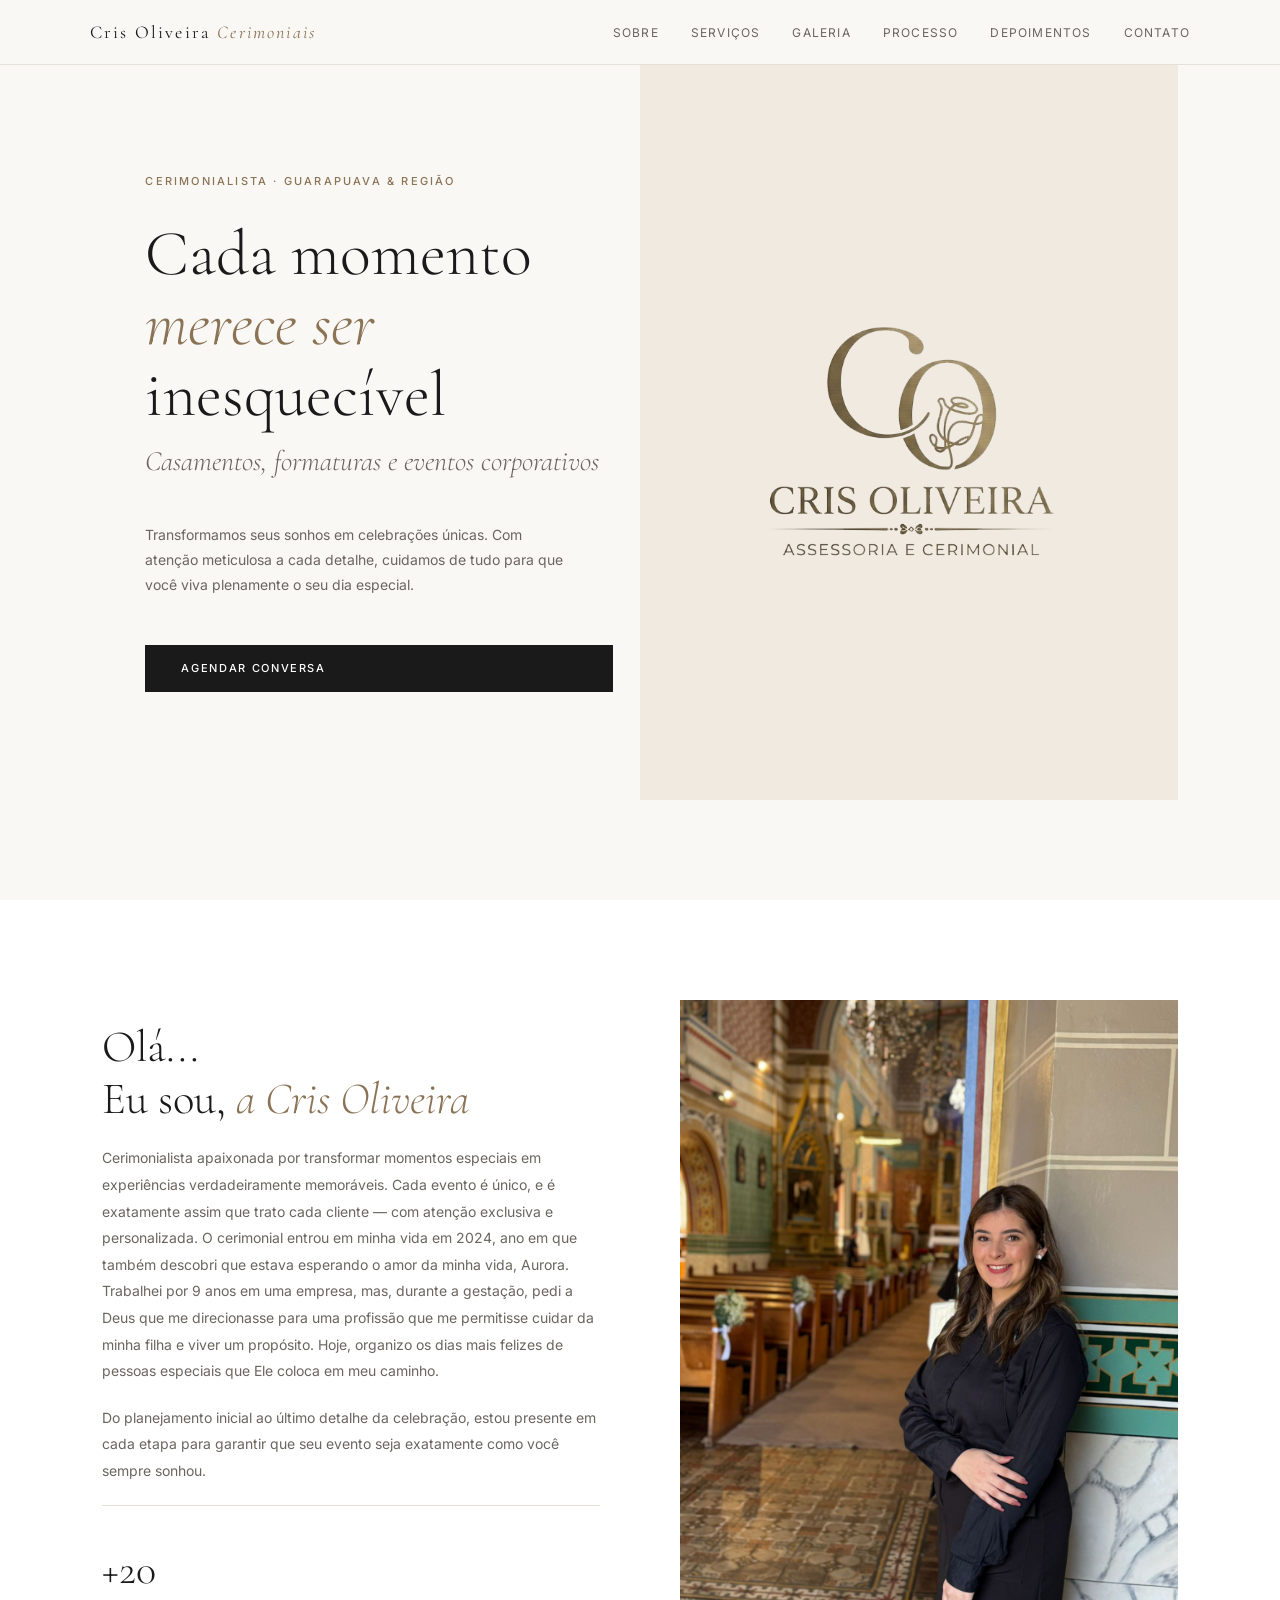
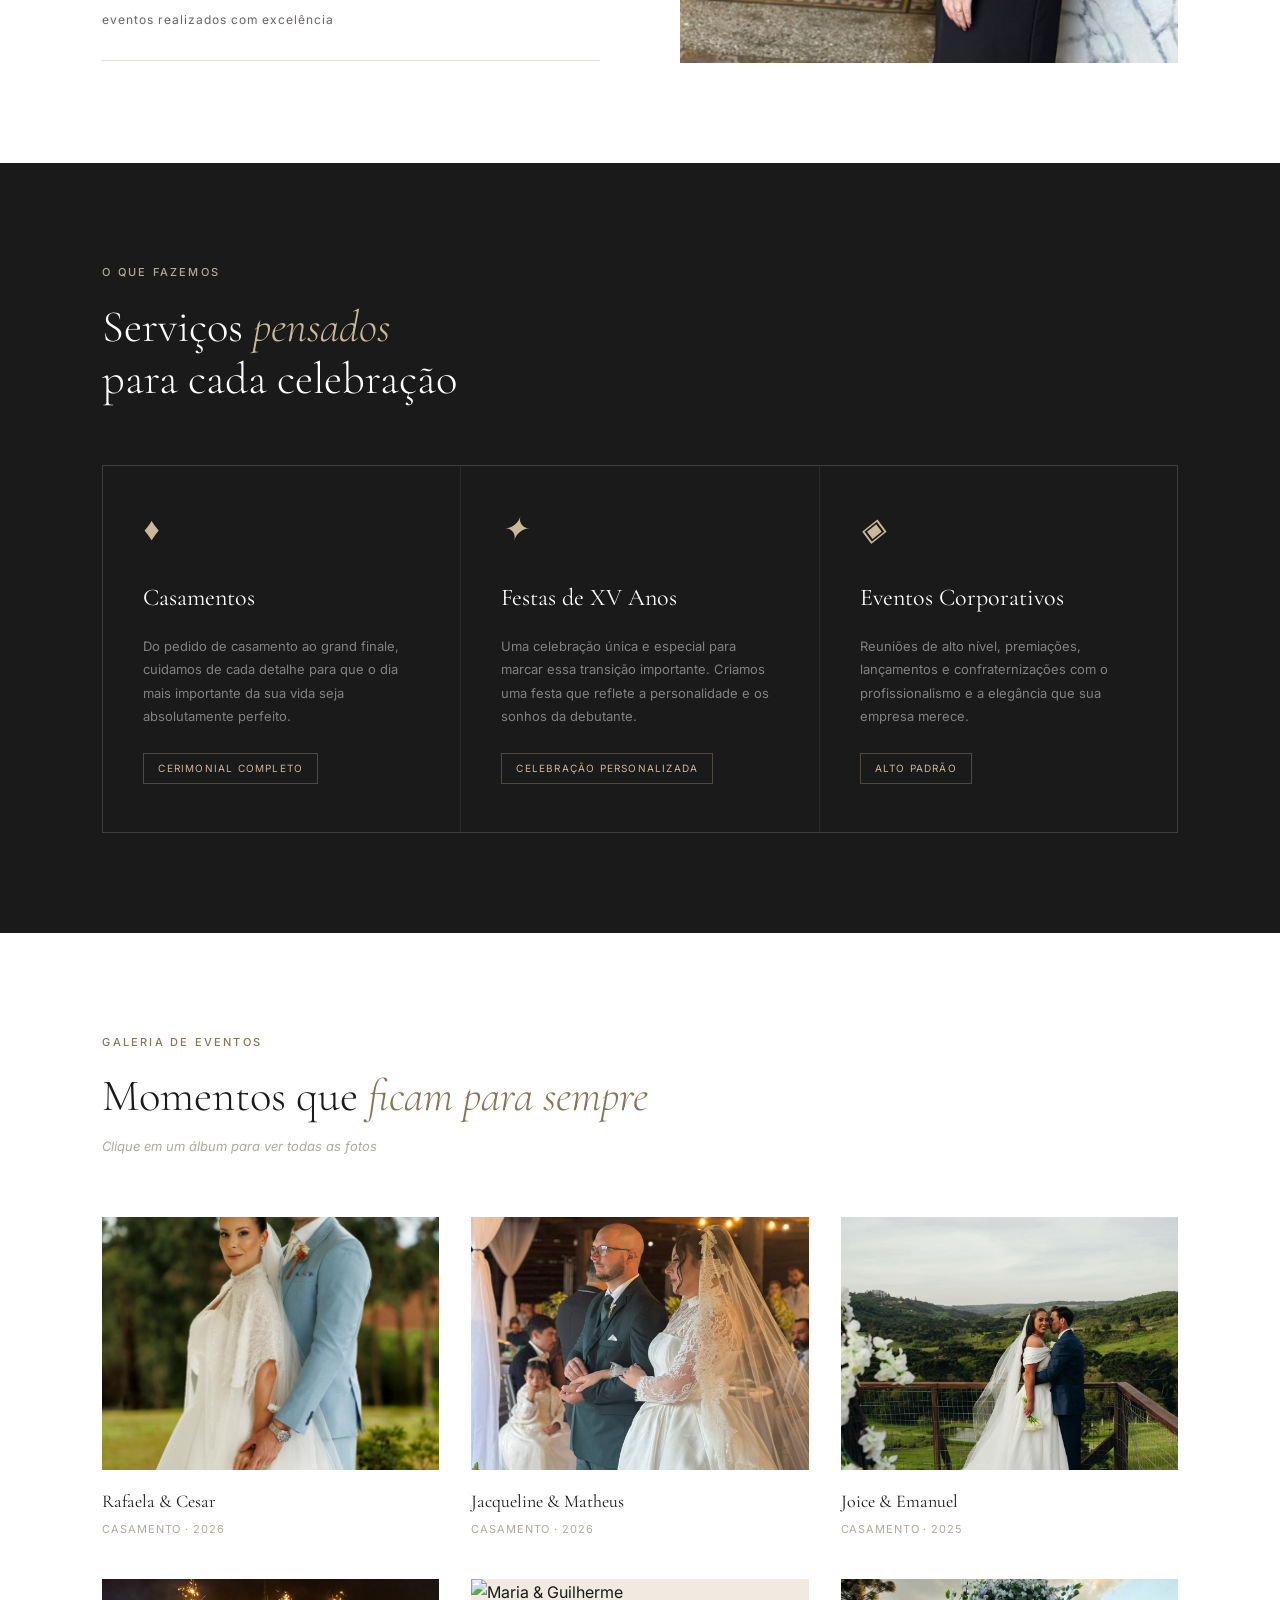
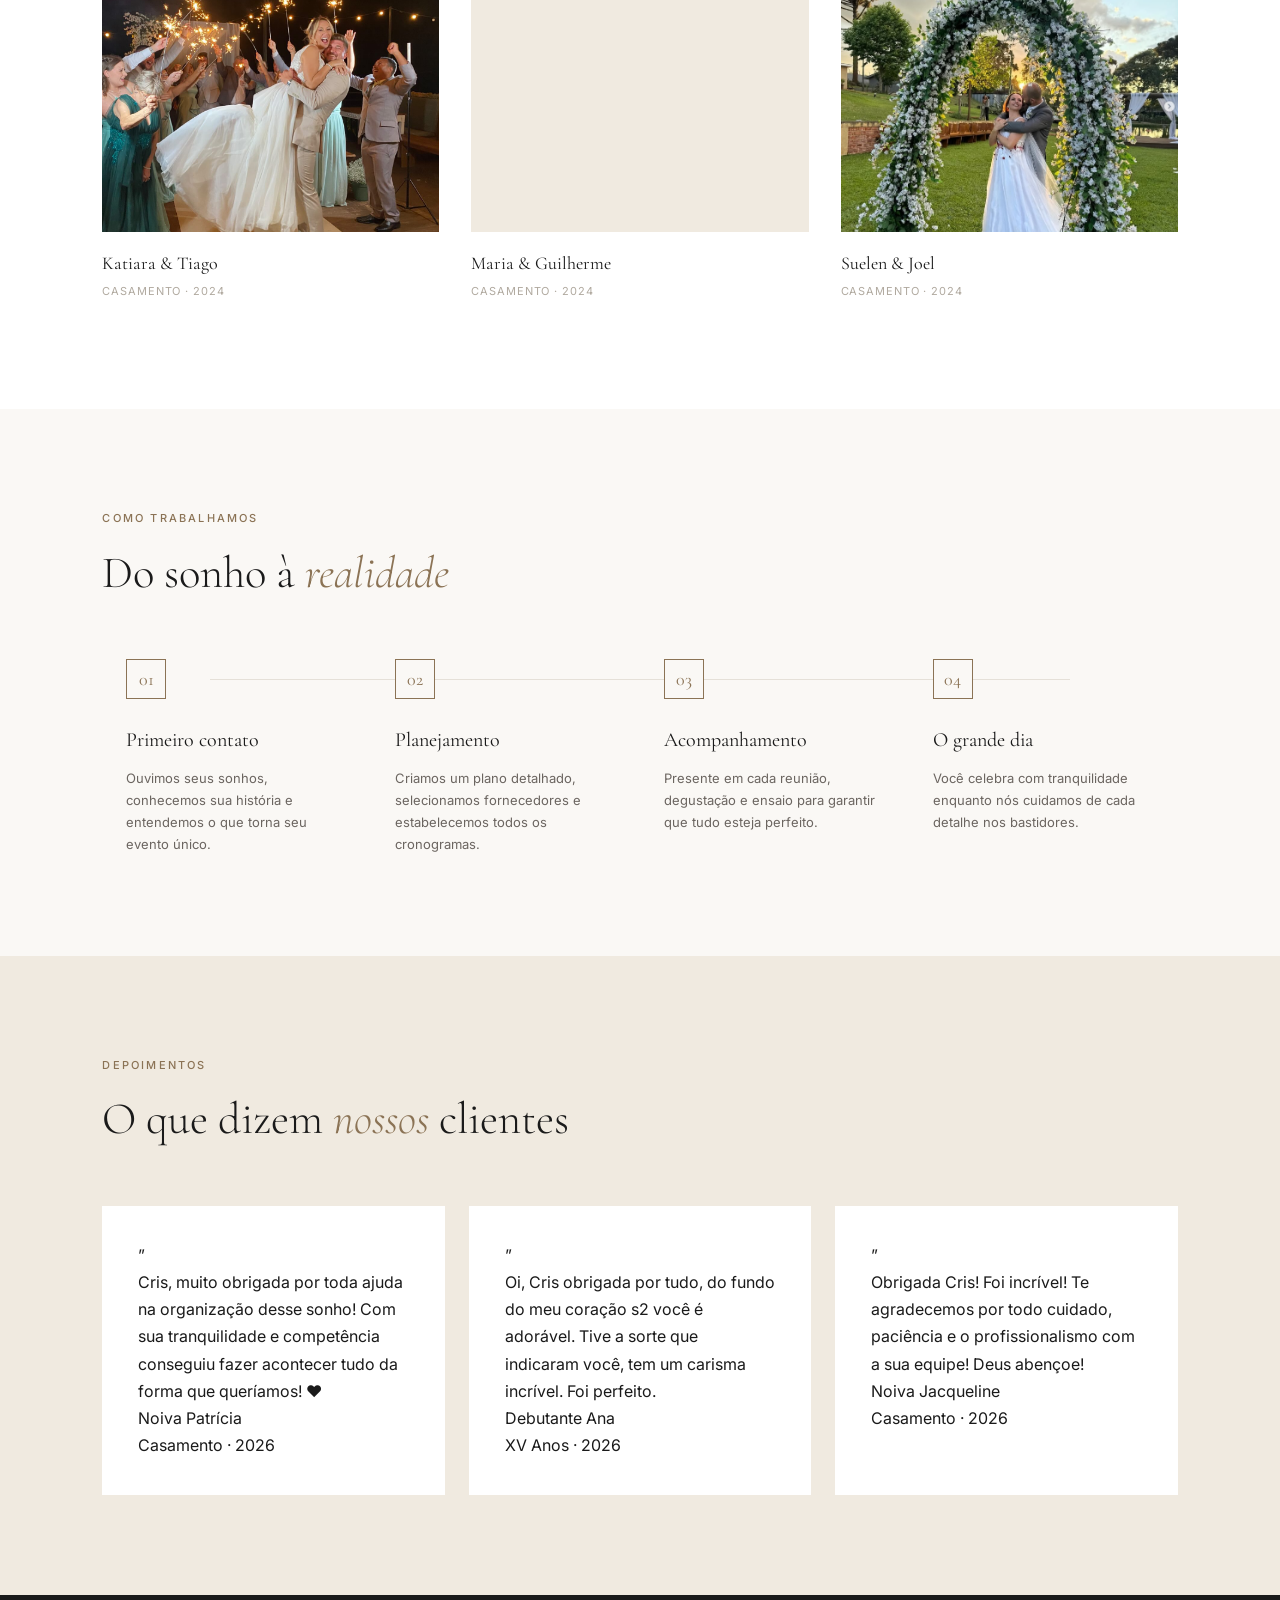
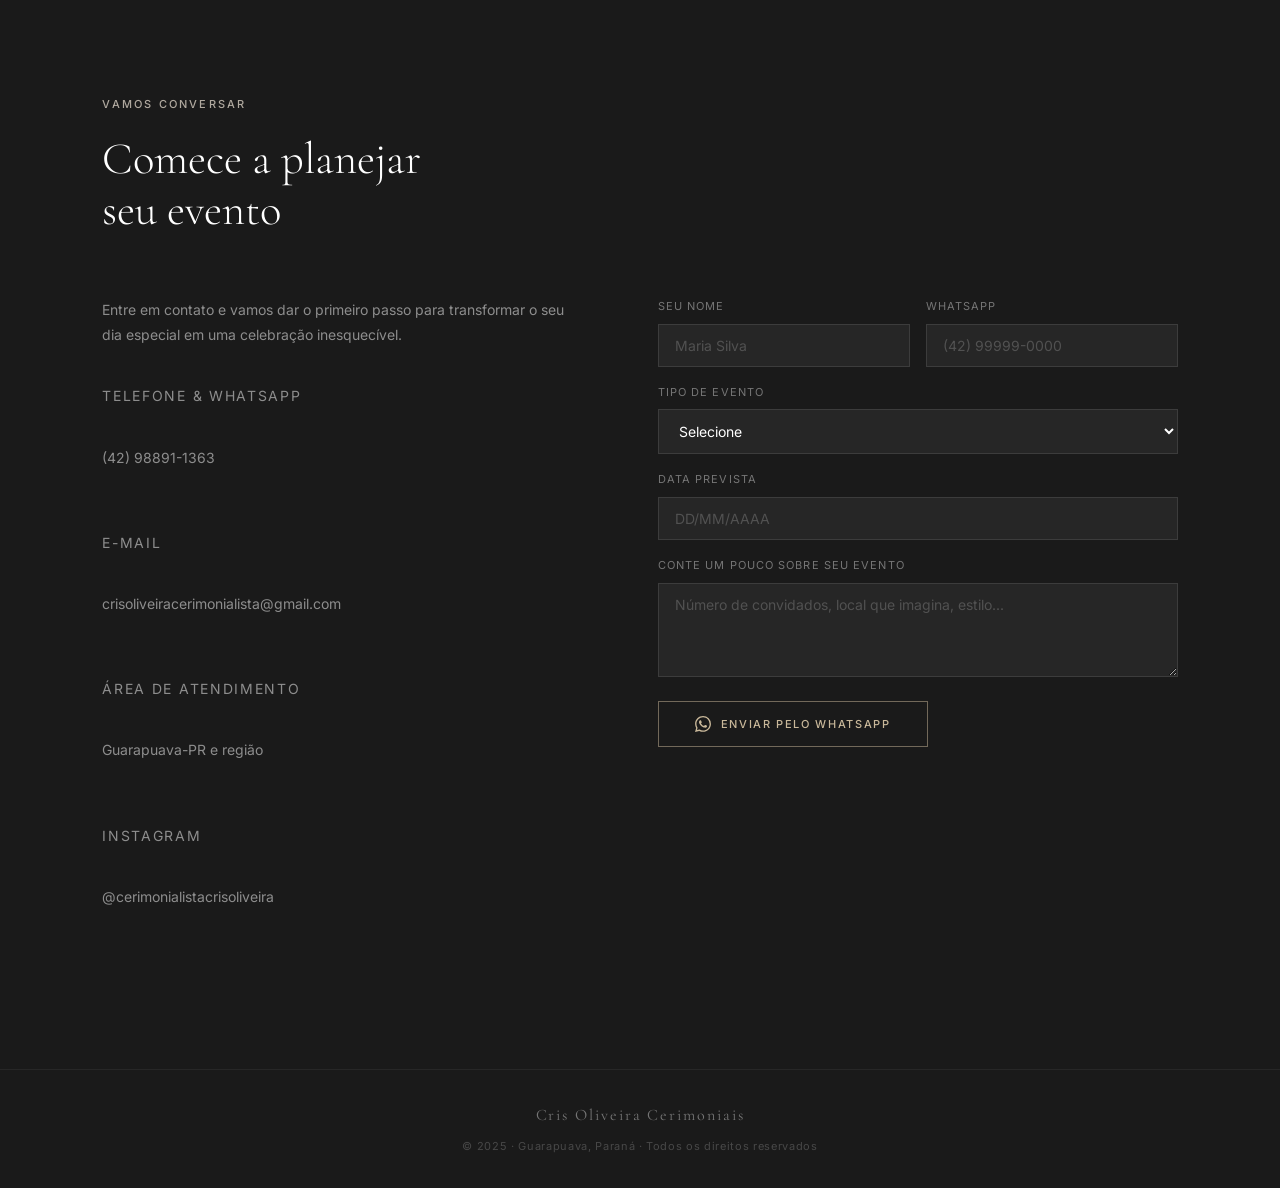
==== commit 9423ff77: "Add files via upload" ====
--- a/index.html
+++ b/index.html
@@ -122,6 +122,8 @@
 .testimonial-text{font-family:'Cormorant Garamond',serif;font-size:17px;font-style:italic;color:var(--charcoal);line-height:1.7;margin-bottom:24px}
 .testimonial-author{font-size:12px;font-weight:500;letter-spacing:0.1em;text-transform:uppercase;color:var(--mid)}
 .testimonial-event{font-size:11px;color:var(--light);margin-top:2px}
+.testimonial-audio{width:100%;margin:16px 0 8px;accent-color:var(--accent);border-radius:4px;outline:none}
+.testimonial-audio::-webkit-media-controls-panel{background:var(--accent-light)}
 
 .contact{background:var(--charcoal)}
 .contact .section-title{color:var(--warm-white)}
@@ -661,11 +663,16 @@
   deps.forEach(function(dep) {
     var div = document.createElement('div');
     div.className = 'testimonial';
+    var audioHtml = '';
+    if (dep.audio) {
+      audioHtml = '<audio controls class=”testimonial-audio”><source src=”' + dep.audio + '”>Seu navegador não suporta áudio.</audio>';
+    }
     div.innerHTML =
-      '<span class="quote-mark">“</span>' +
-      '<p class="testimonial-text">' + dep.texto + '</p>' +
-      '<p class="testimonial-author">' + dep.autor + '</p>' +
-      '<p class="testimonial-event">' + dep.evento + '</p>';
+      '<span class=”quote-mark”>”</span>' +
+      '<p class=”testimonial-text”>' + dep.texto + '</p>' +
+      audioHtml +
+      '<p class=”testimonial-author”>' + dep.autor + '</p>' +
+      '<p class=”testimonial-event”>' + dep.evento + '</p>';
     grid.appendChild(div);
   });
 }
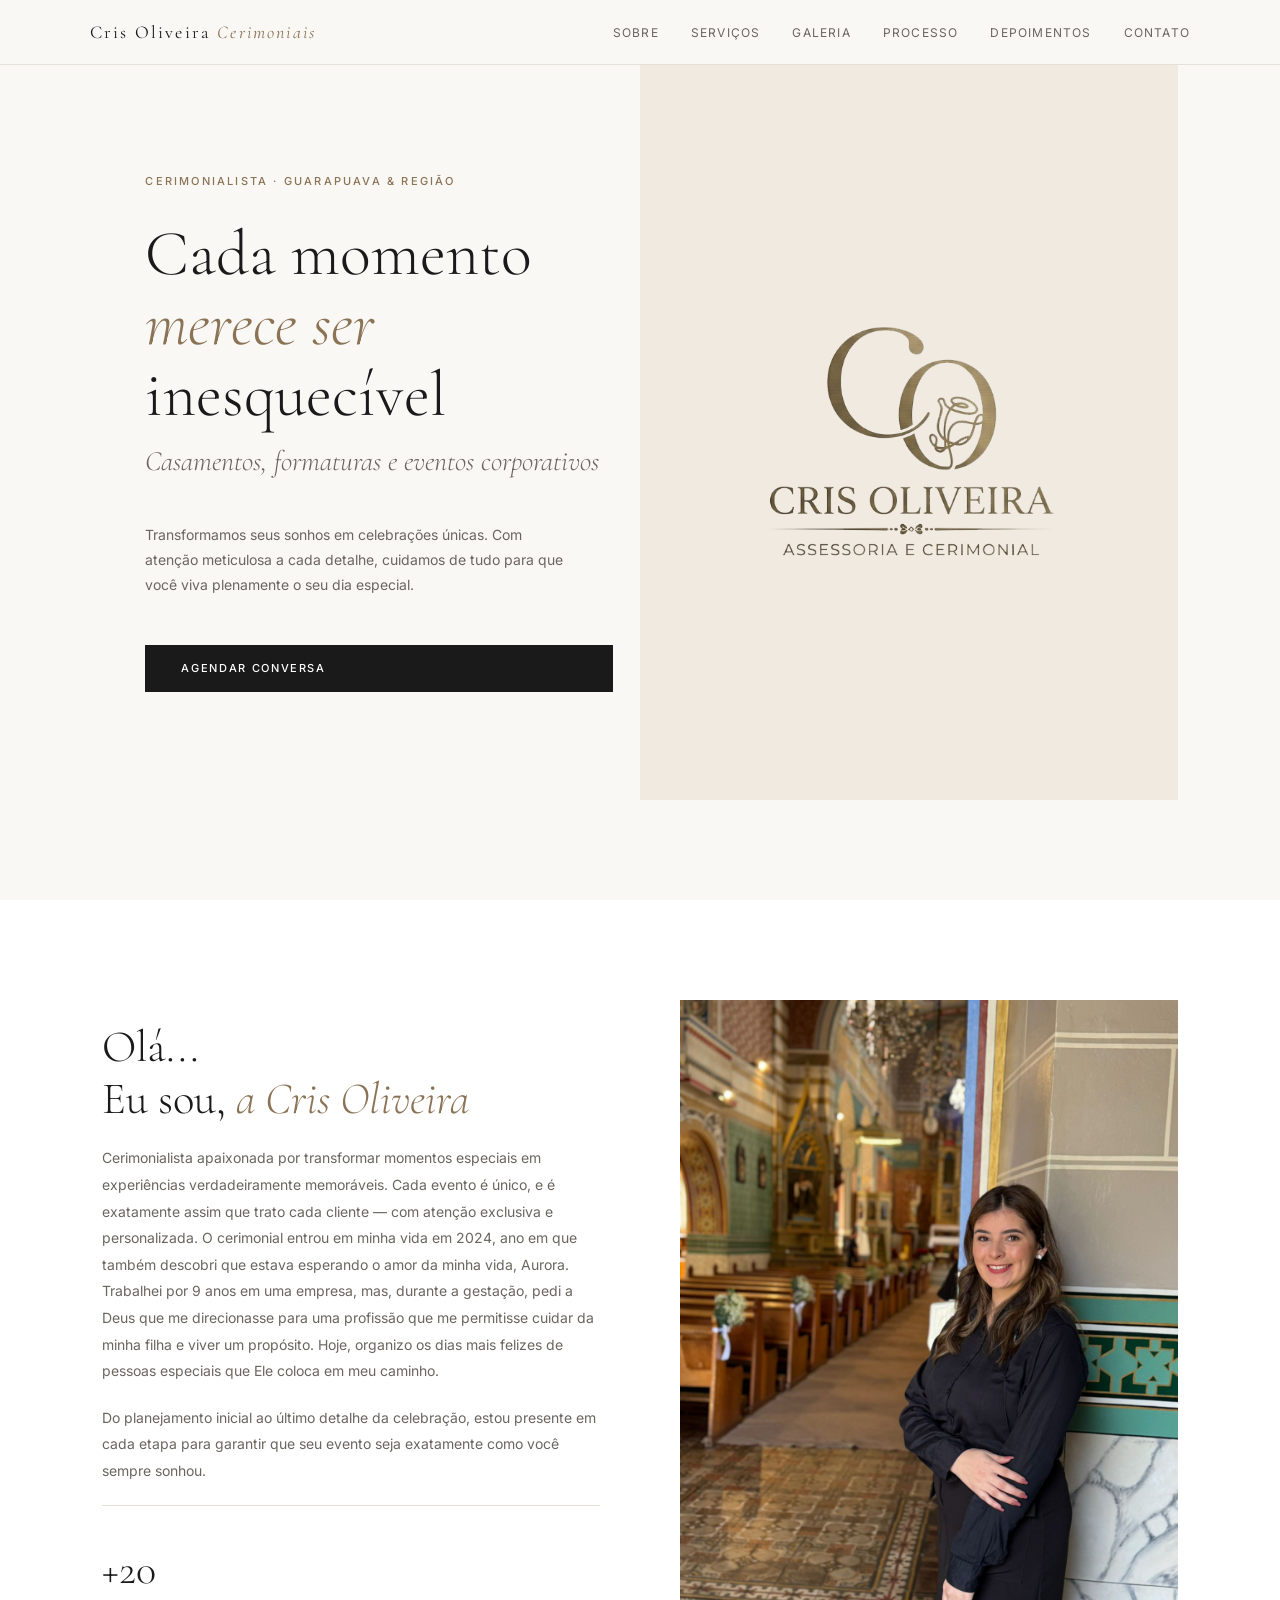
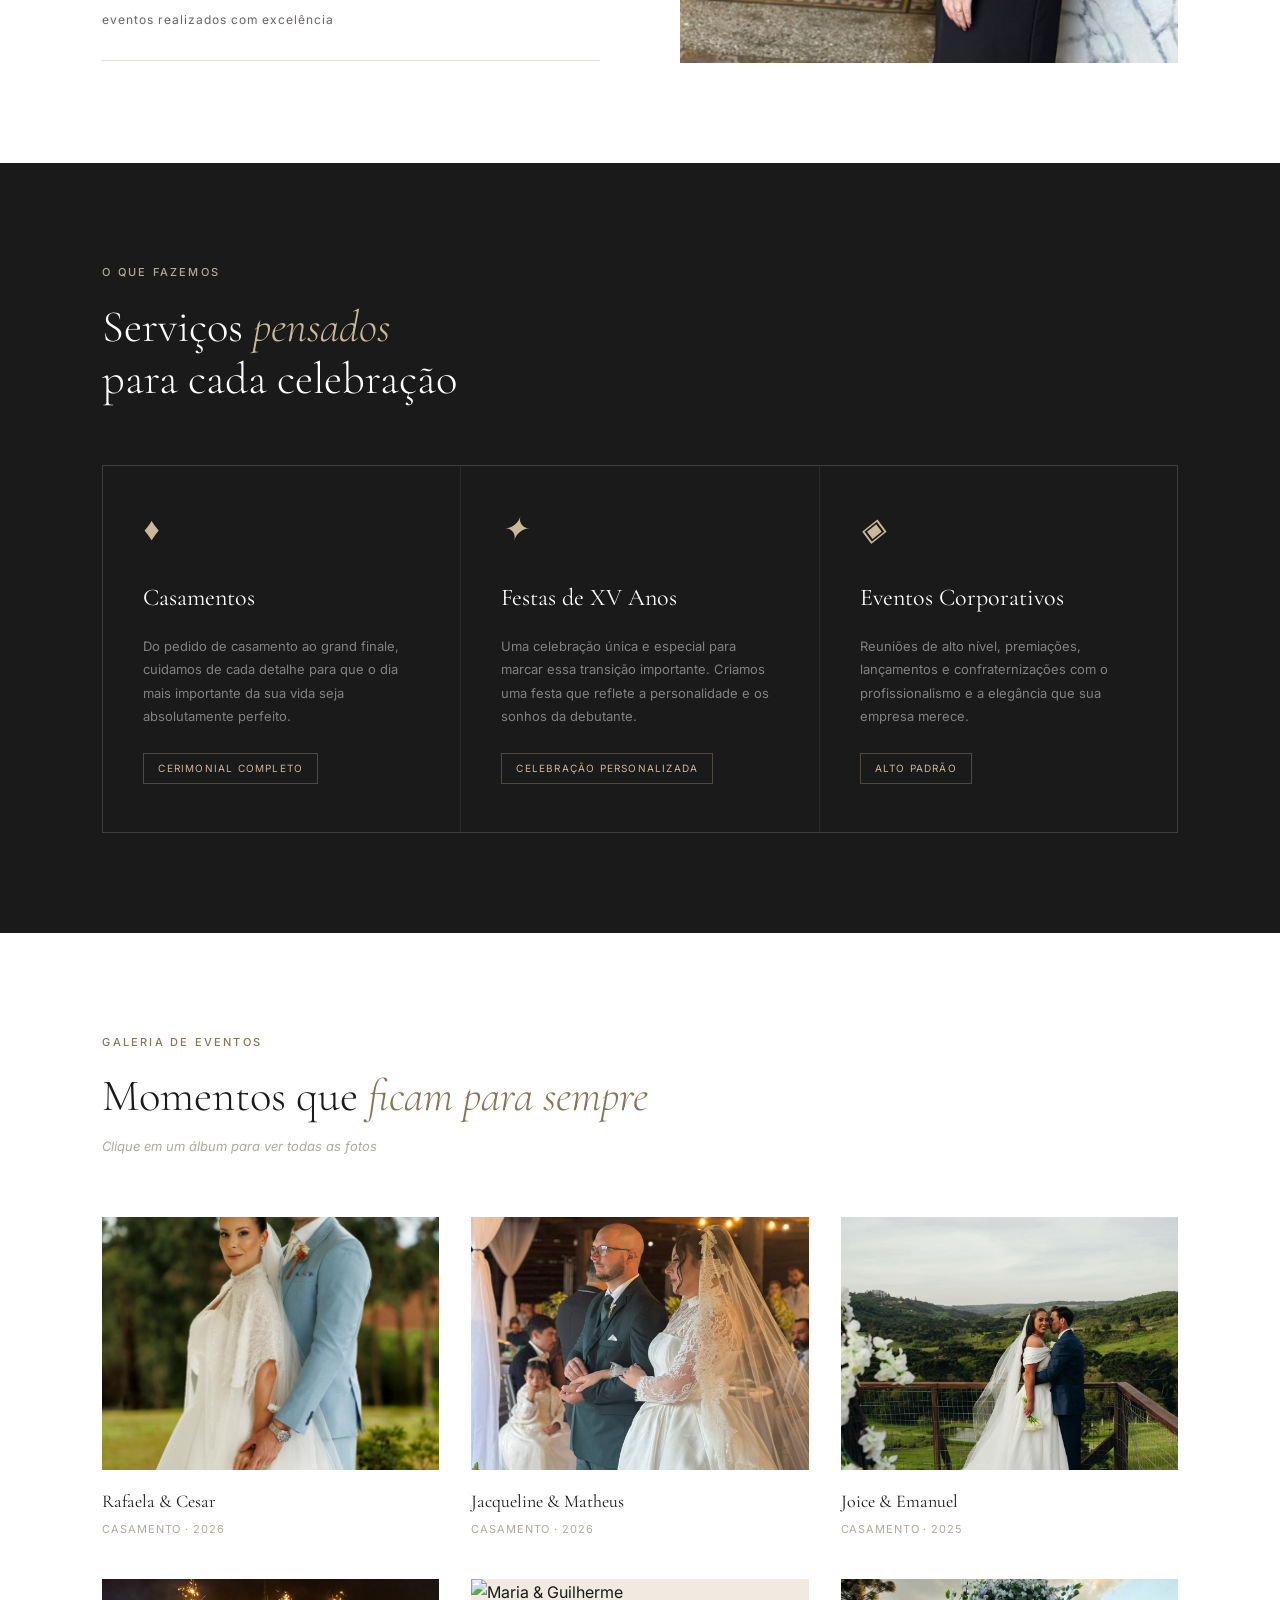
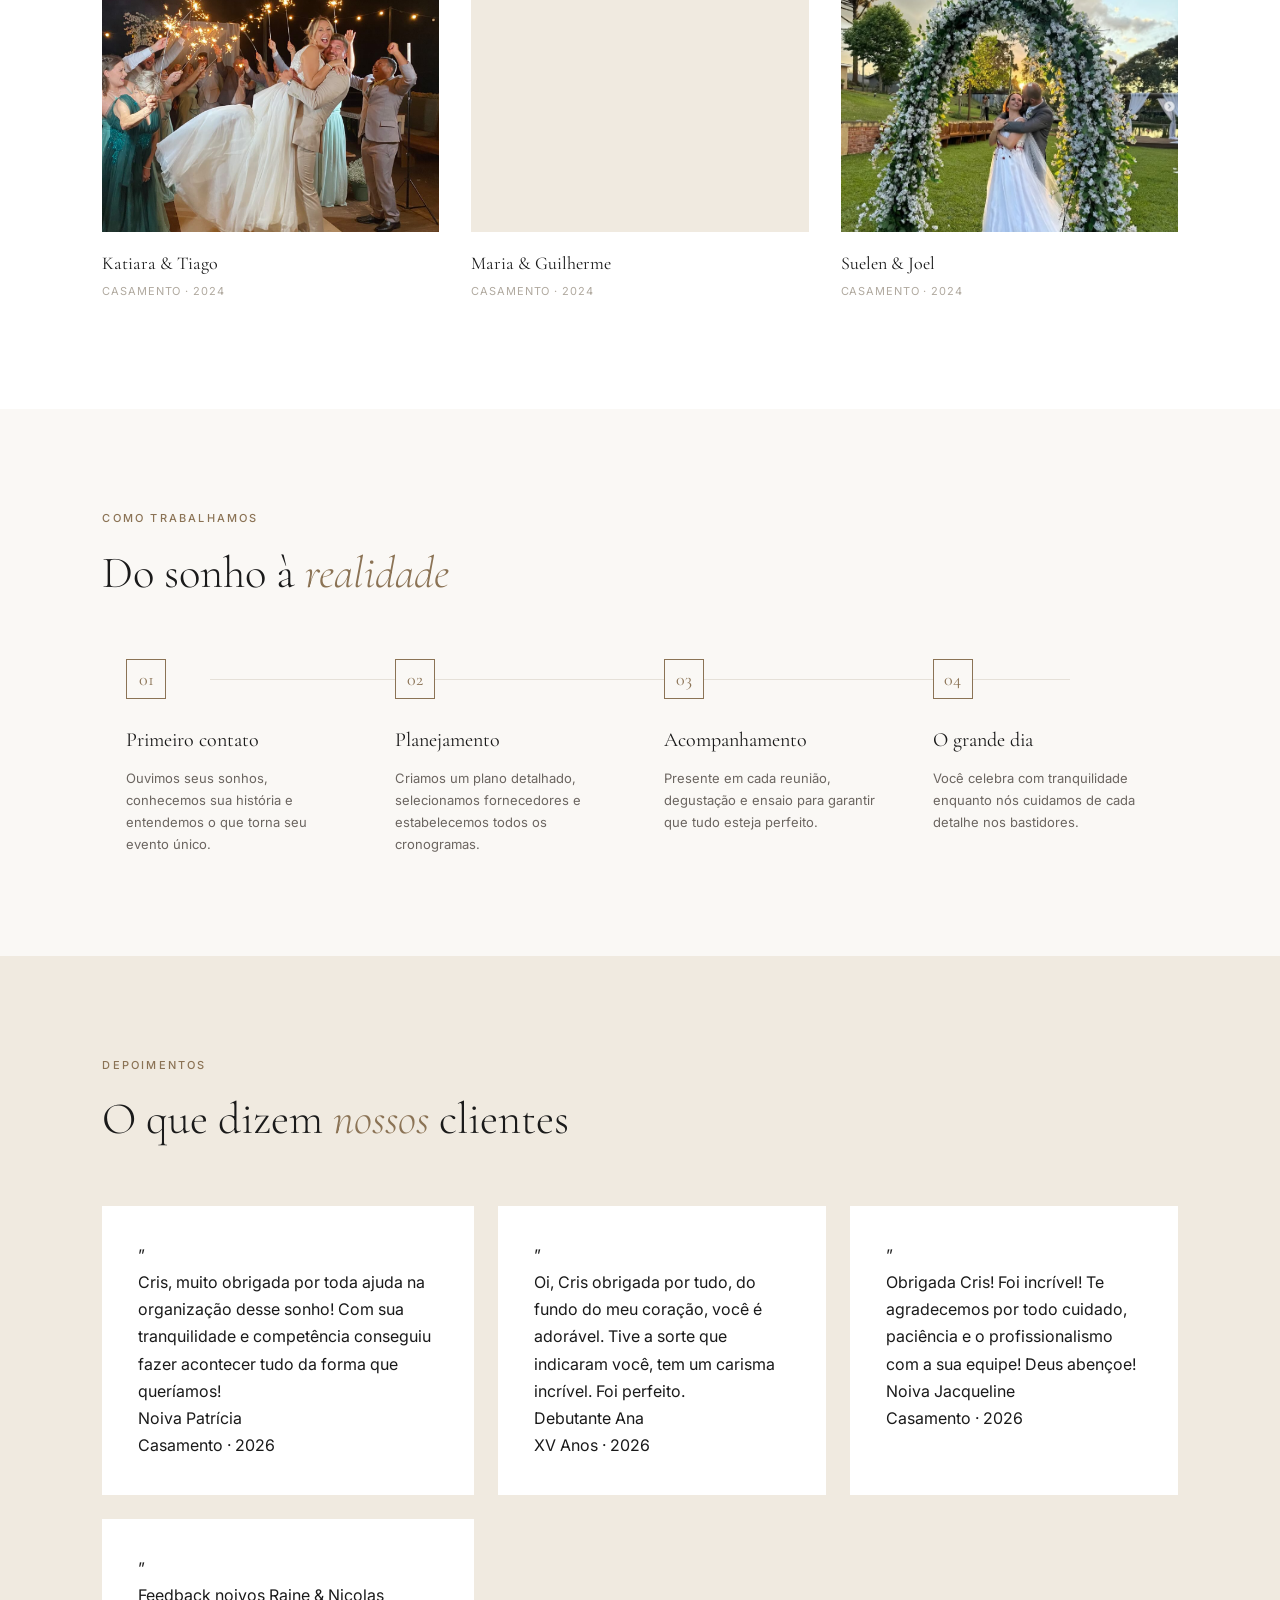
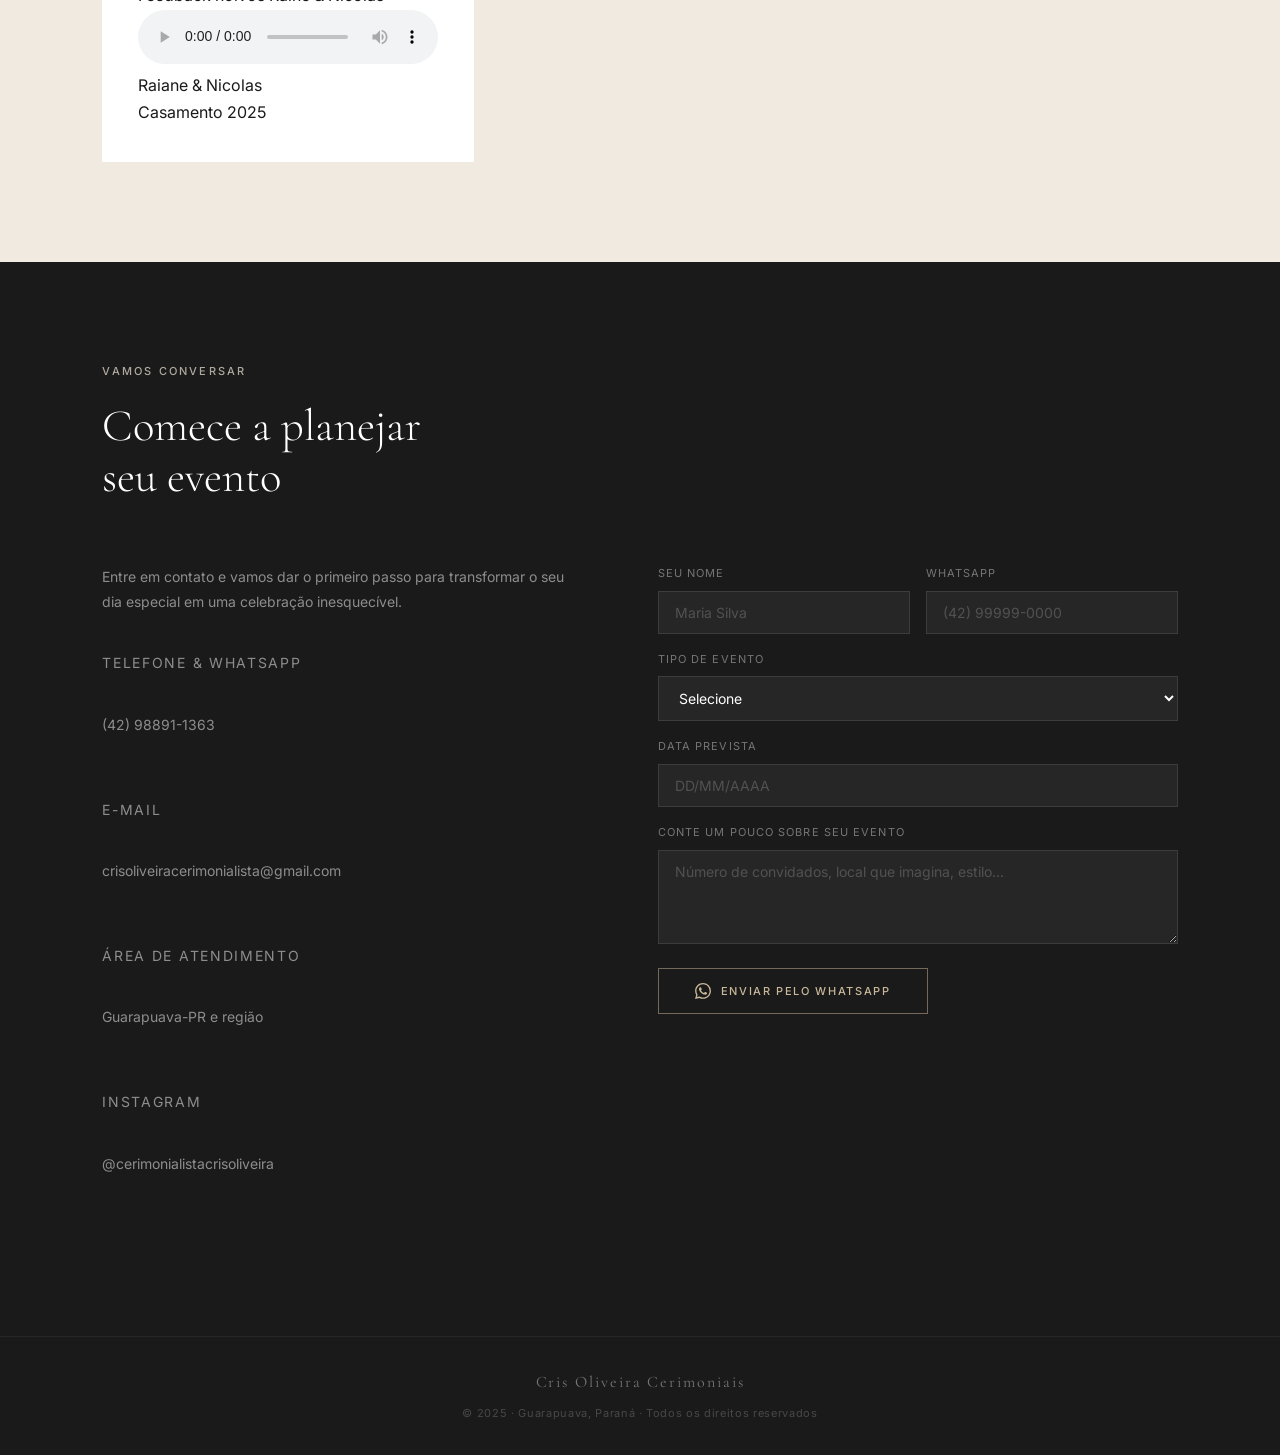
==== commit e2a3bcc1: "Update index.html" ====
--- a/index.html
+++ b/index.html
@@ -124,6 +124,7 @@
 .testimonial-event{font-size:11px;color:var(--light);margin-top:2px}
 .testimonial-audio{width:100%;margin:16px 0 8px;accent-color:var(--accent);border-radius:4px;outline:none}
 .testimonial-audio::-webkit-media-controls-panel{background:var(--accent-light)}
+.testimonial-video{width:100%;margin:16px 0 8px;border-radius:4px;max-height:220px;background:#000;display:block}
 
 .contact{background:var(--charcoal)}
 .contact .section-title{color:var(--warm-white)}
@@ -663,14 +664,16 @@
   deps.forEach(function(dep) {
     var div = document.createElement('div');
     div.className = 'testimonial';
-    var audioHtml = '';
-    if (dep.audio) {
-      audioHtml = '<audio controls class=”testimonial-audio”><source src=”' + dep.audio + '”>Seu navegador não suporta áudio.</audio>';
+    var mediaHtml = '';
+    if (dep.video) {
+      mediaHtml = '<video controls class=”testimonial-video”><source src=”' + dep.video + '”>Seu navegador não suporta vídeo.</video>';
+    } else if (dep.audio) {
+      mediaHtml = '<audio controls class=”testimonial-audio”><source src=”' + dep.audio + '”>Seu navegador não suporta áudio.</audio>';
     }
     div.innerHTML =
       '<span class=”quote-mark”>”</span>' +
       '<p class=”testimonial-text”>' + dep.texto + '</p>' +
-      audioHtml +
+      mediaHtml +
       '<p class=”testimonial-author”>' + dep.autor + '</p>' +
       '<p class=”testimonial-event”>' + dep.evento + '</p>';
     grid.appendChild(div);
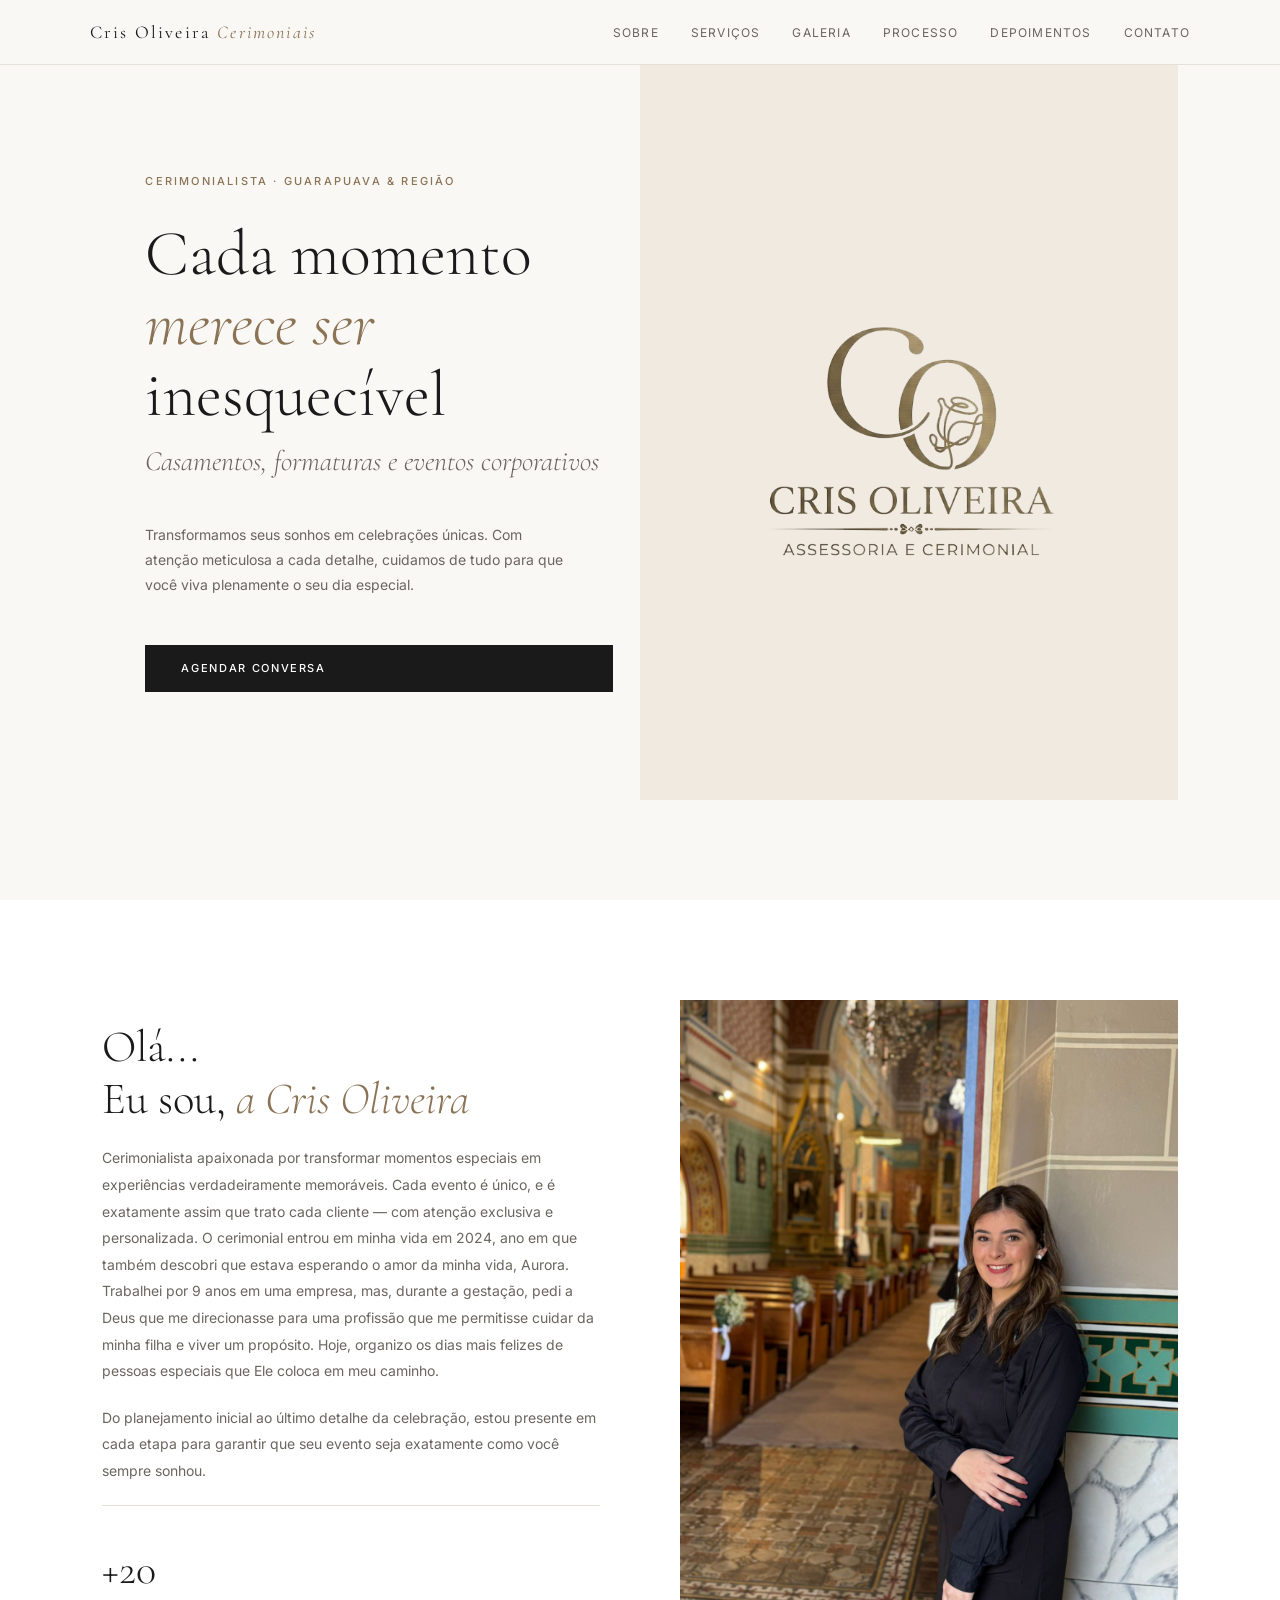
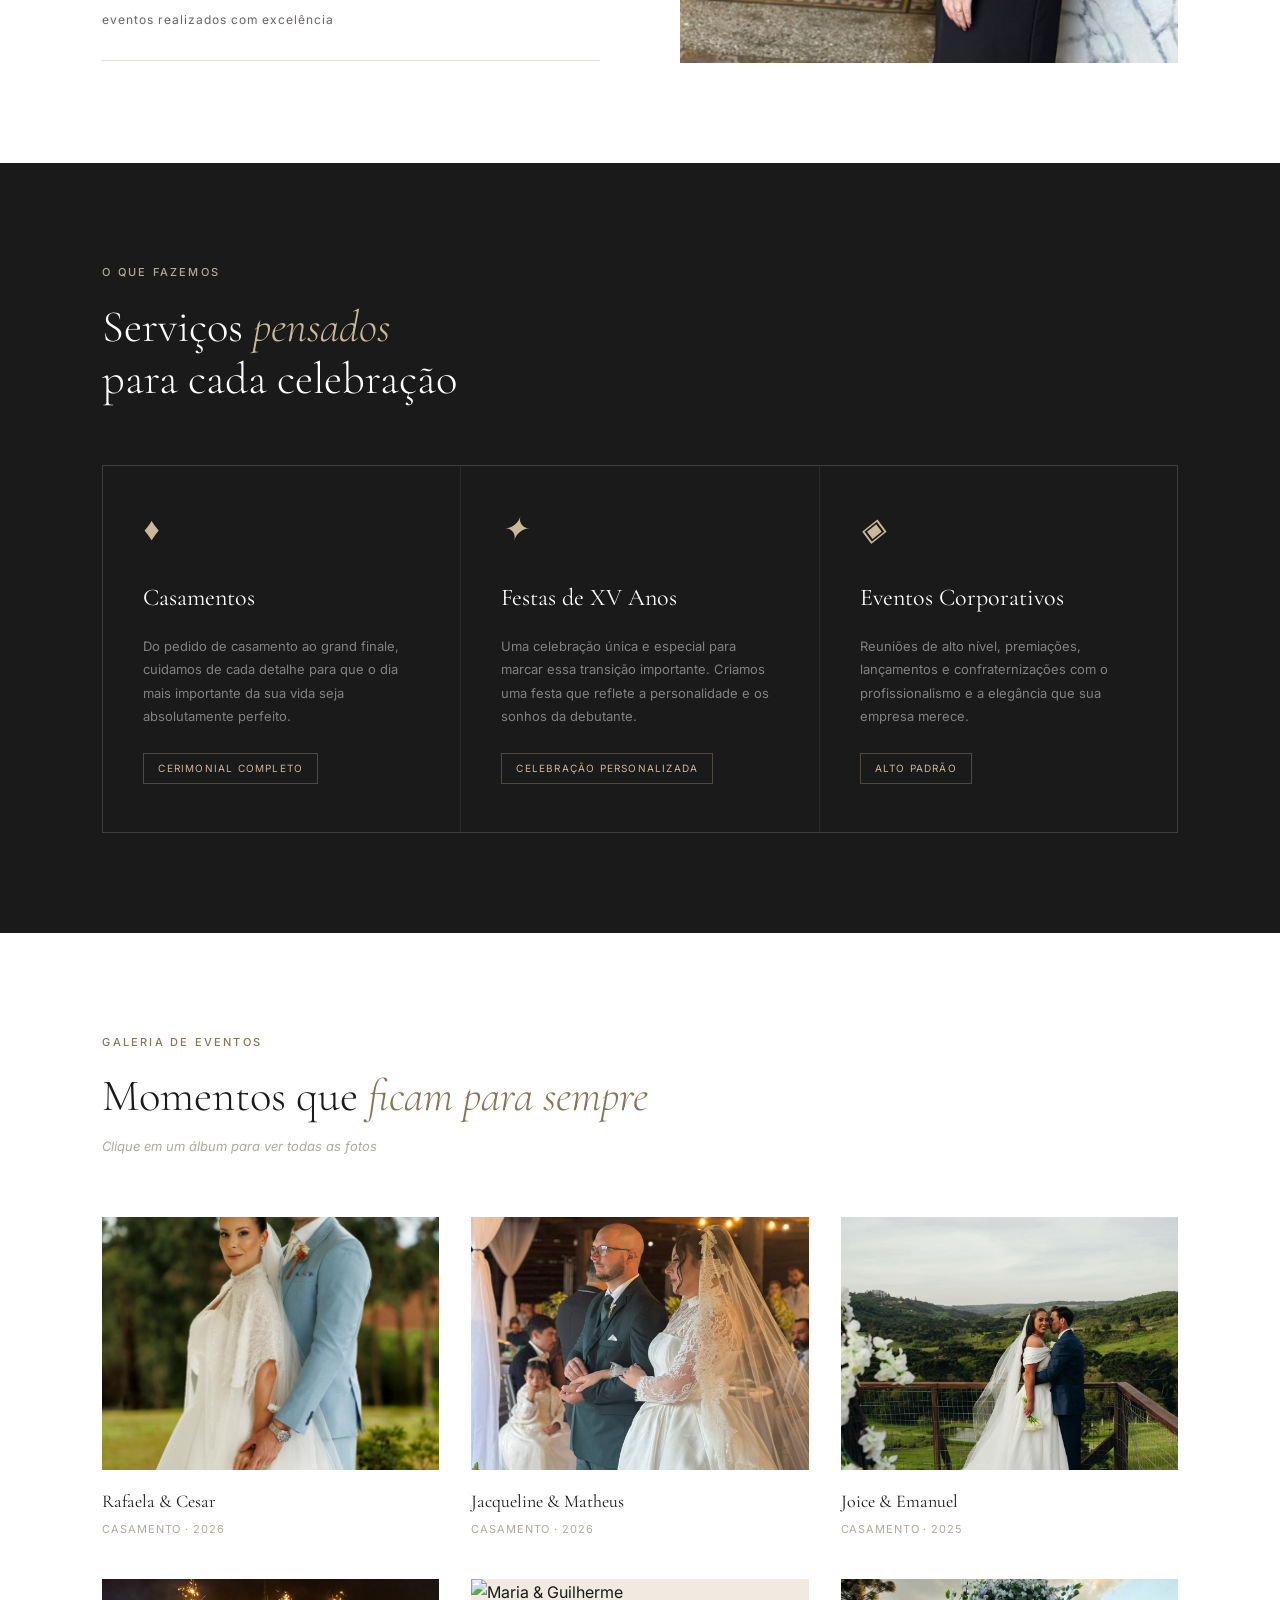
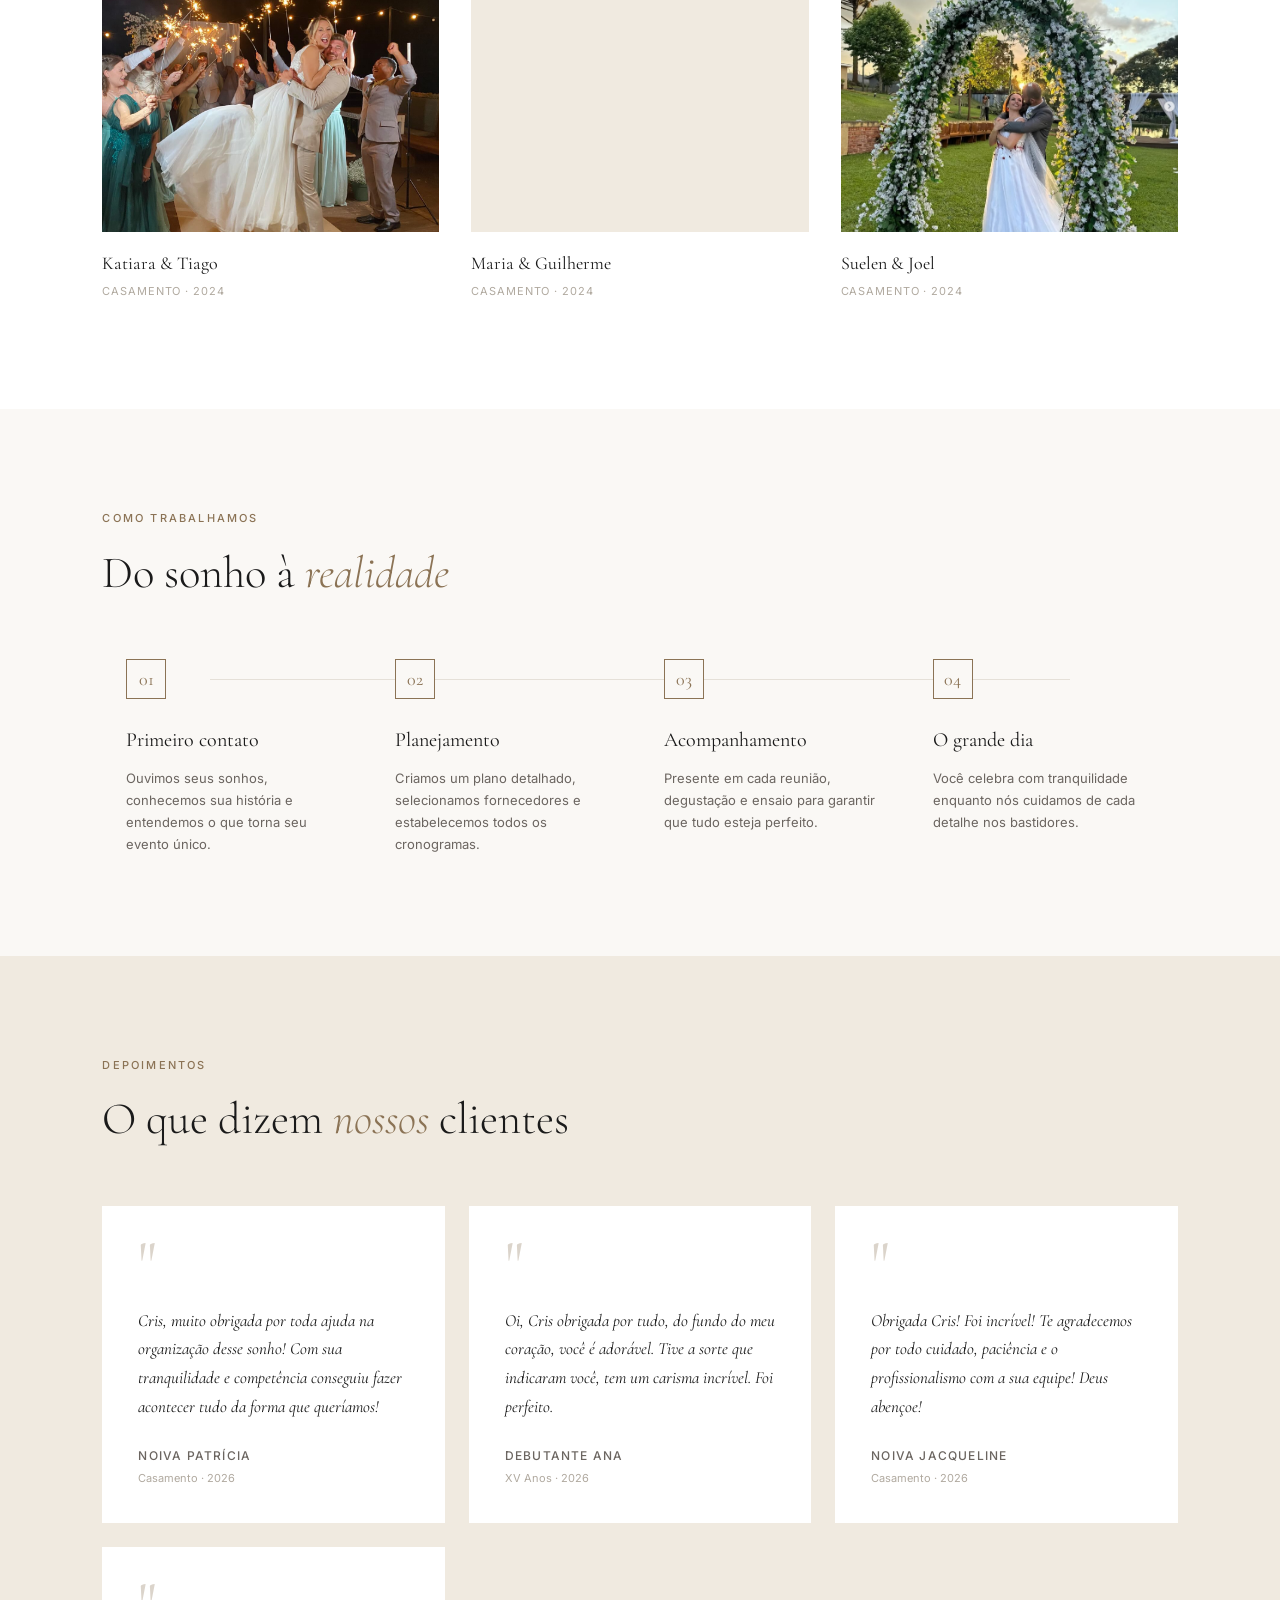
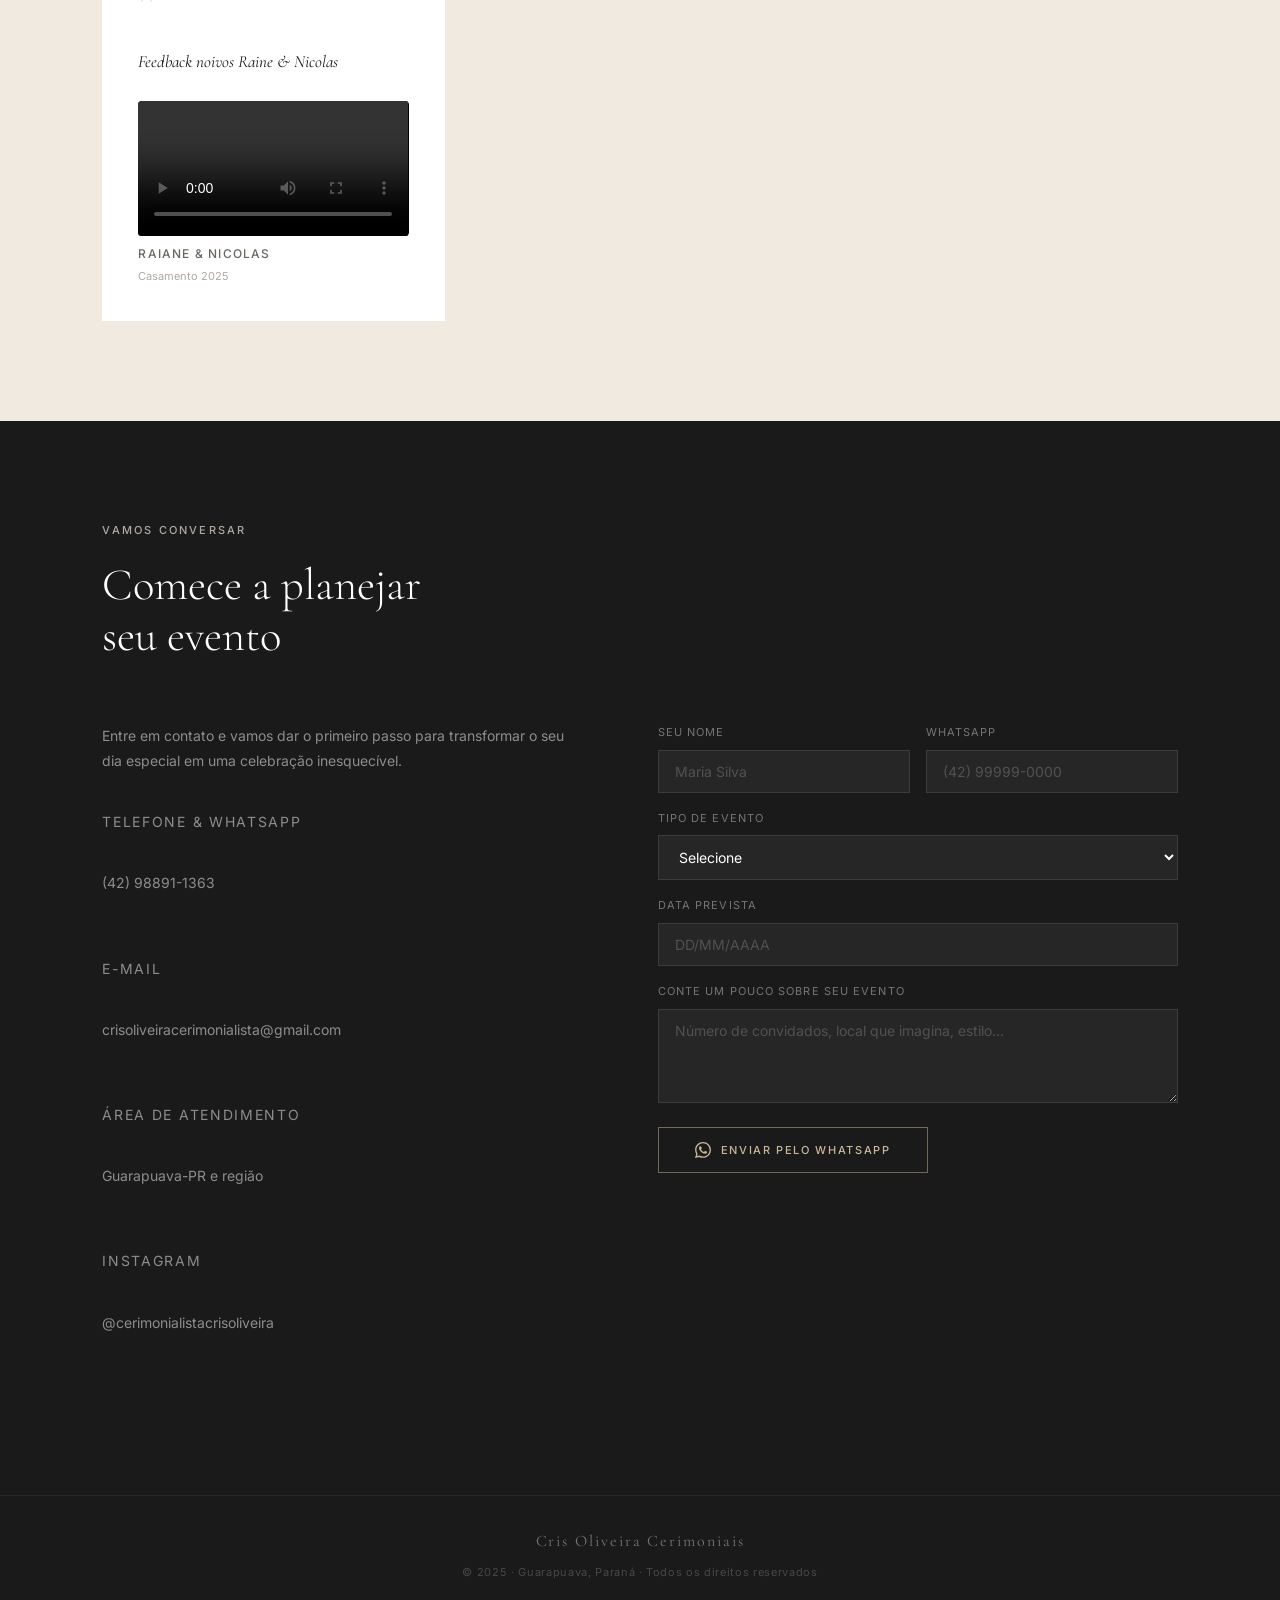
==== commit 436ada35: "Update index.html" ====
--- a/index.html
+++ b/index.html
@@ -664,18 +664,47 @@
   deps.forEach(function(dep) {
     var div = document.createElement('div');
     div.className = 'testimonial';
-    var mediaHtml = '';
+
+    var quoteSpan = document.createElement('span');
+    quoteSpan.className = 'quote-mark';
+    quoteSpan.textContent = '"';
+    div.appendChild(quoteSpan);
+
+    var textoP = document.createElement('p');
+    textoP.className = 'testimonial-text';
+    textoP.textContent = dep.texto;
+    div.appendChild(textoP);
+
     if (dep.video) {
-      mediaHtml = '<video controls class=”testimonial-video”><source src=”' + dep.video + '”>Seu navegador não suporta vídeo.</video>';
+      var videoEl = document.createElement('video');
+      videoEl.controls = true;
+      videoEl.className = 'testimonial-video';
+      videoEl.setAttribute('playsinline', '');
+      var vSource = document.createElement('source');
+      vSource.src = dep.video;
+      vSource.type = 'video/mp4';
+      videoEl.appendChild(vSource);
+      div.appendChild(videoEl);
     } else if (dep.audio) {
-      mediaHtml = '<audio controls class=”testimonial-audio”><source src=”' + dep.audio + '”>Seu navegador não suporta áudio.</audio>';
+      var audioEl = document.createElement('audio');
+      audioEl.controls = true;
+      audioEl.className = 'testimonial-audio';
+      var aSource = document.createElement('source');
+      aSource.src = dep.audio;
+      audioEl.appendChild(aSource);
+      div.appendChild(audioEl);
     }
-    div.innerHTML =
-      '<span class=”quote-mark”>”</span>' +
-      '<p class=”testimonial-text”>' + dep.texto + '</p>' +
-      mediaHtml +
-      '<p class=”testimonial-author”>' + dep.autor + '</p>' +
-      '<p class=”testimonial-event”>' + dep.evento + '</p>';
+
+    var autorP = document.createElement('p');
+    autorP.className = 'testimonial-author';
+    autorP.textContent = dep.autor;
+    div.appendChild(autorP);
+
+    var eventoP = document.createElement('p');
+    eventoP.className = 'testimonial-event';
+    eventoP.textContent = dep.evento;
+    div.appendChild(eventoP);
+
     grid.appendChild(div);
   });
 }
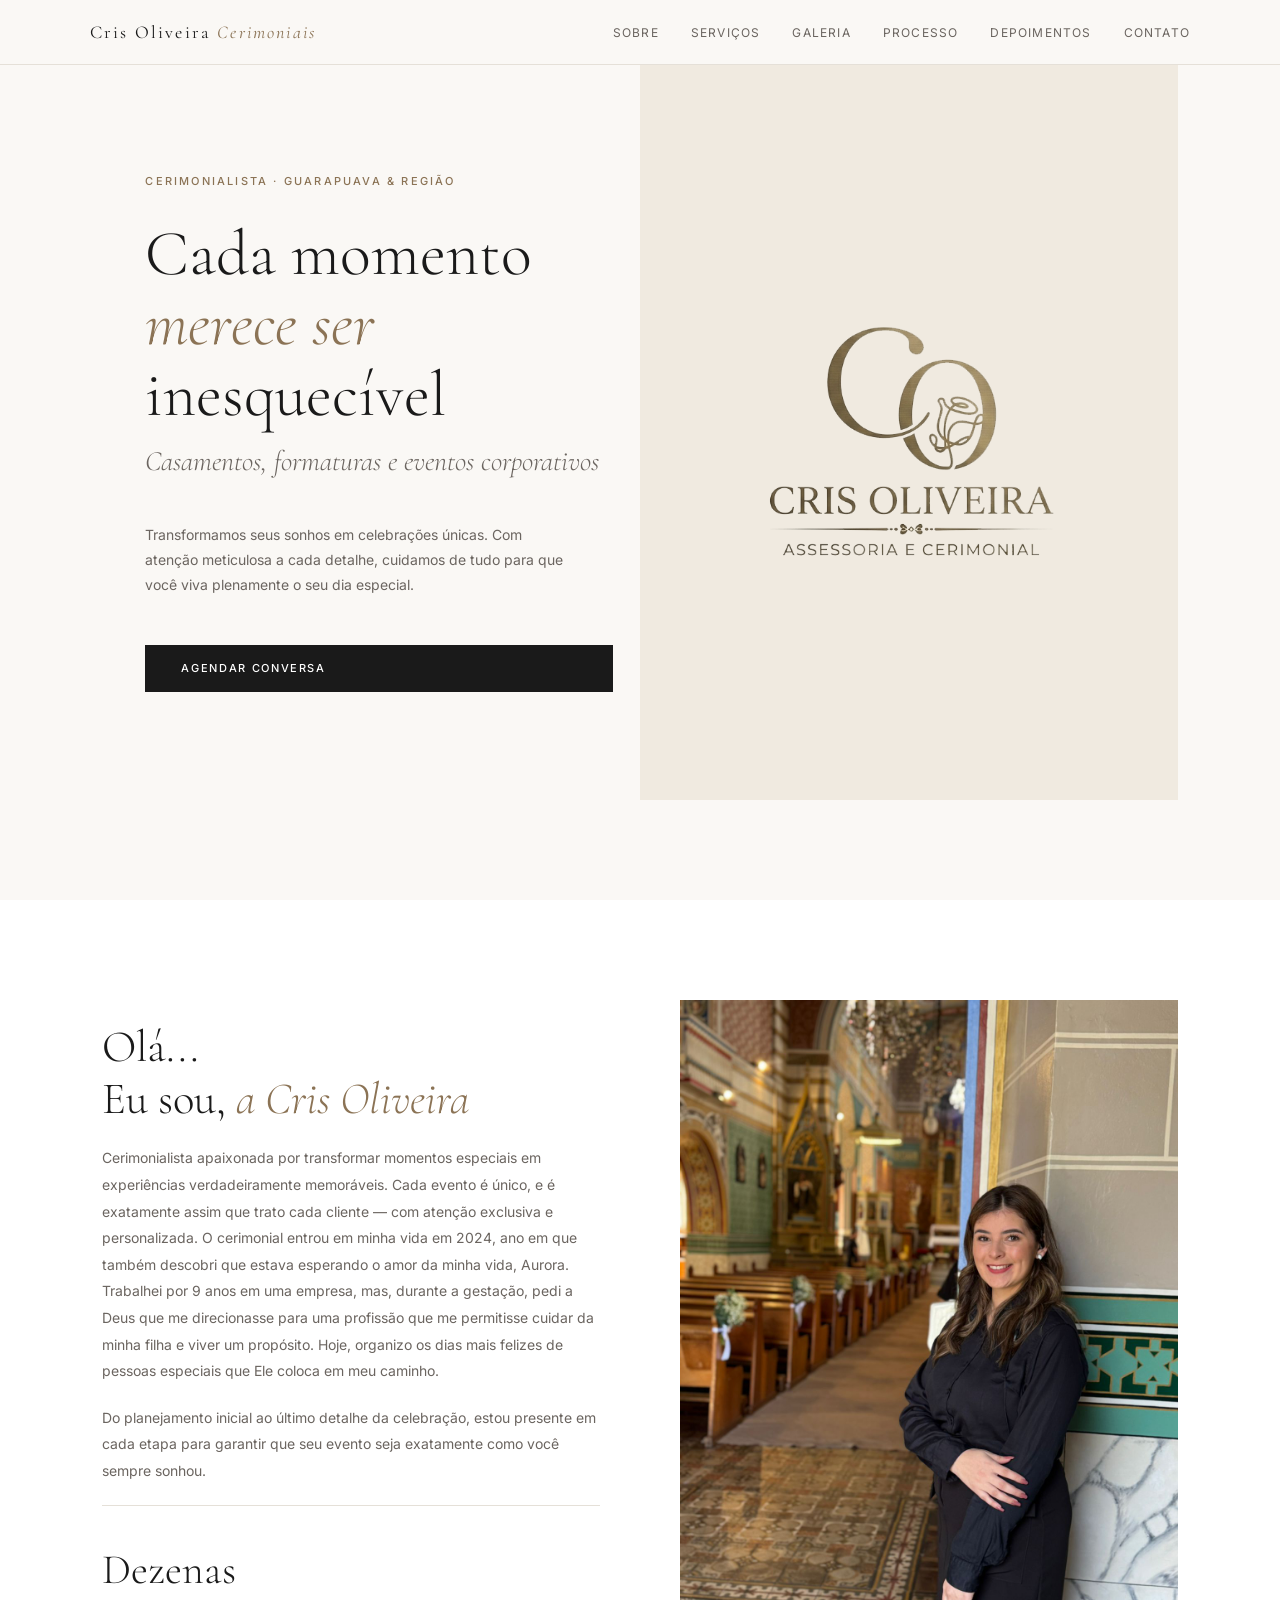
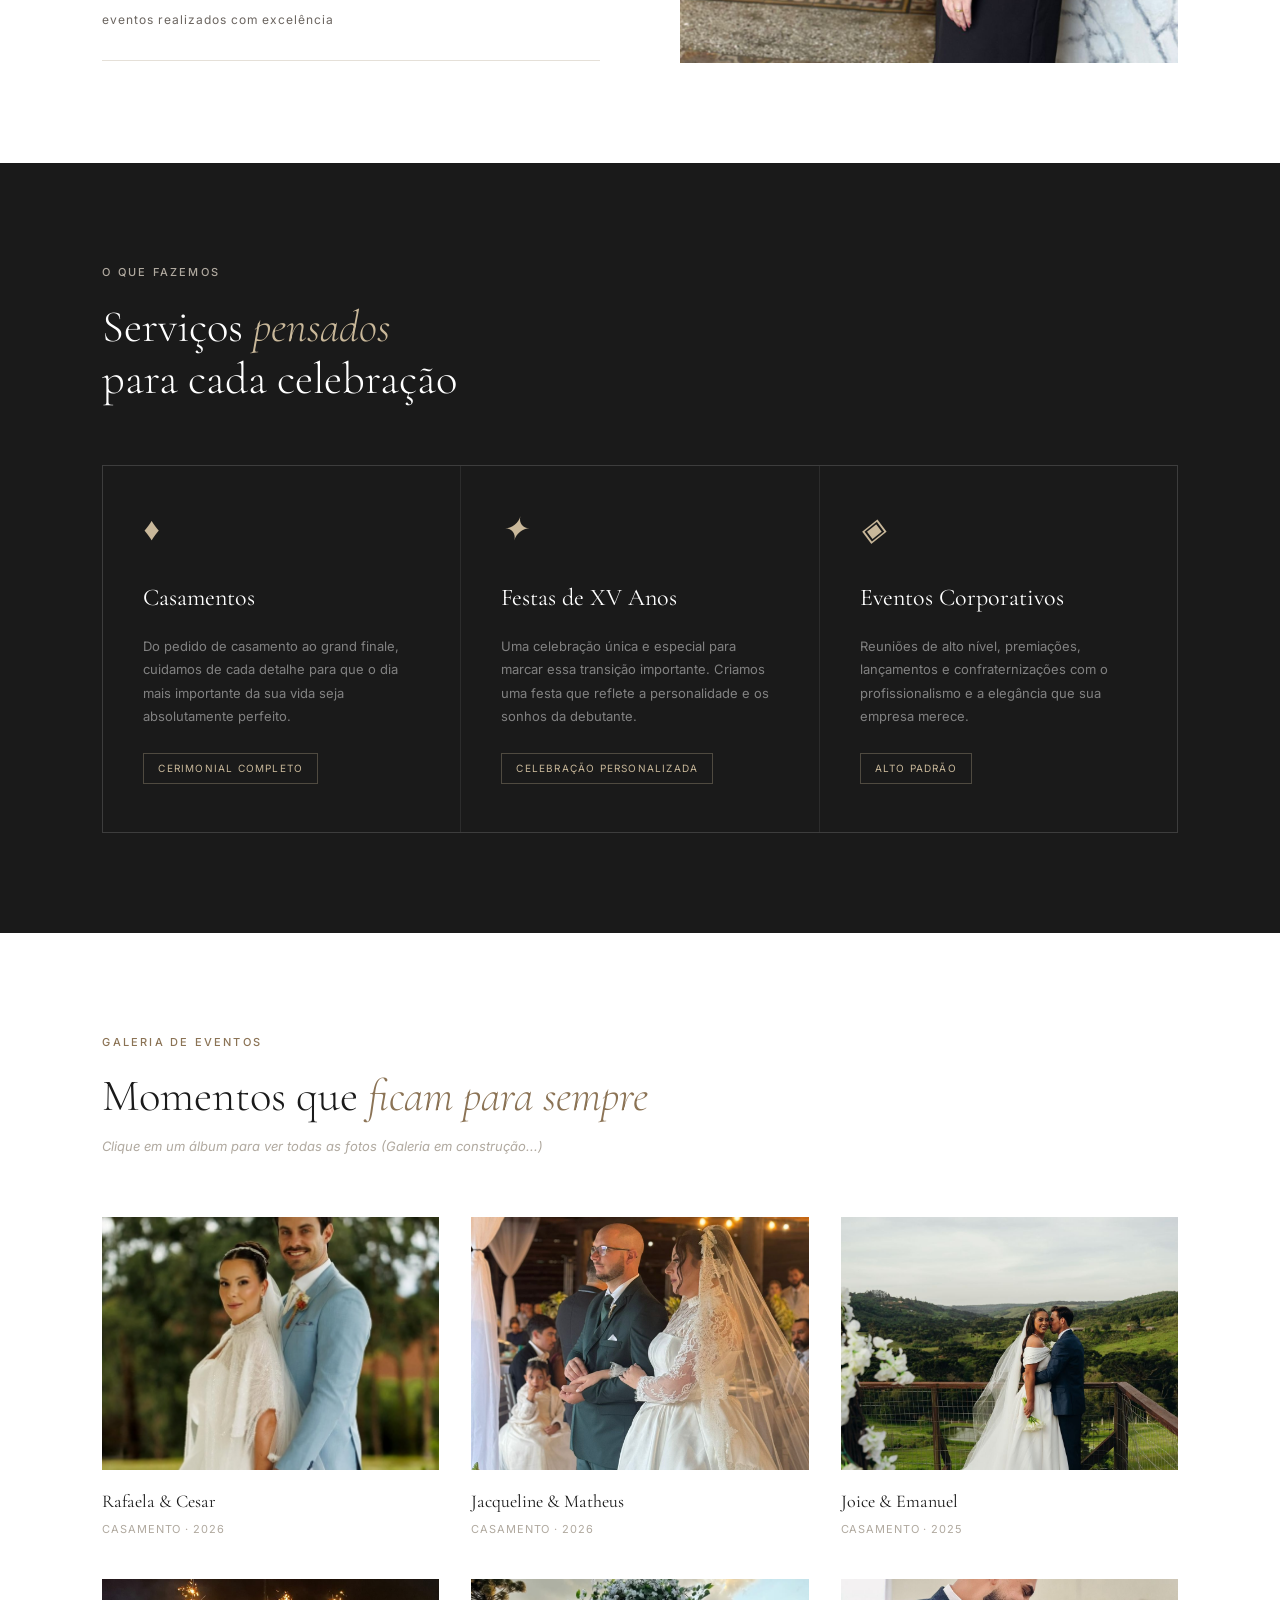
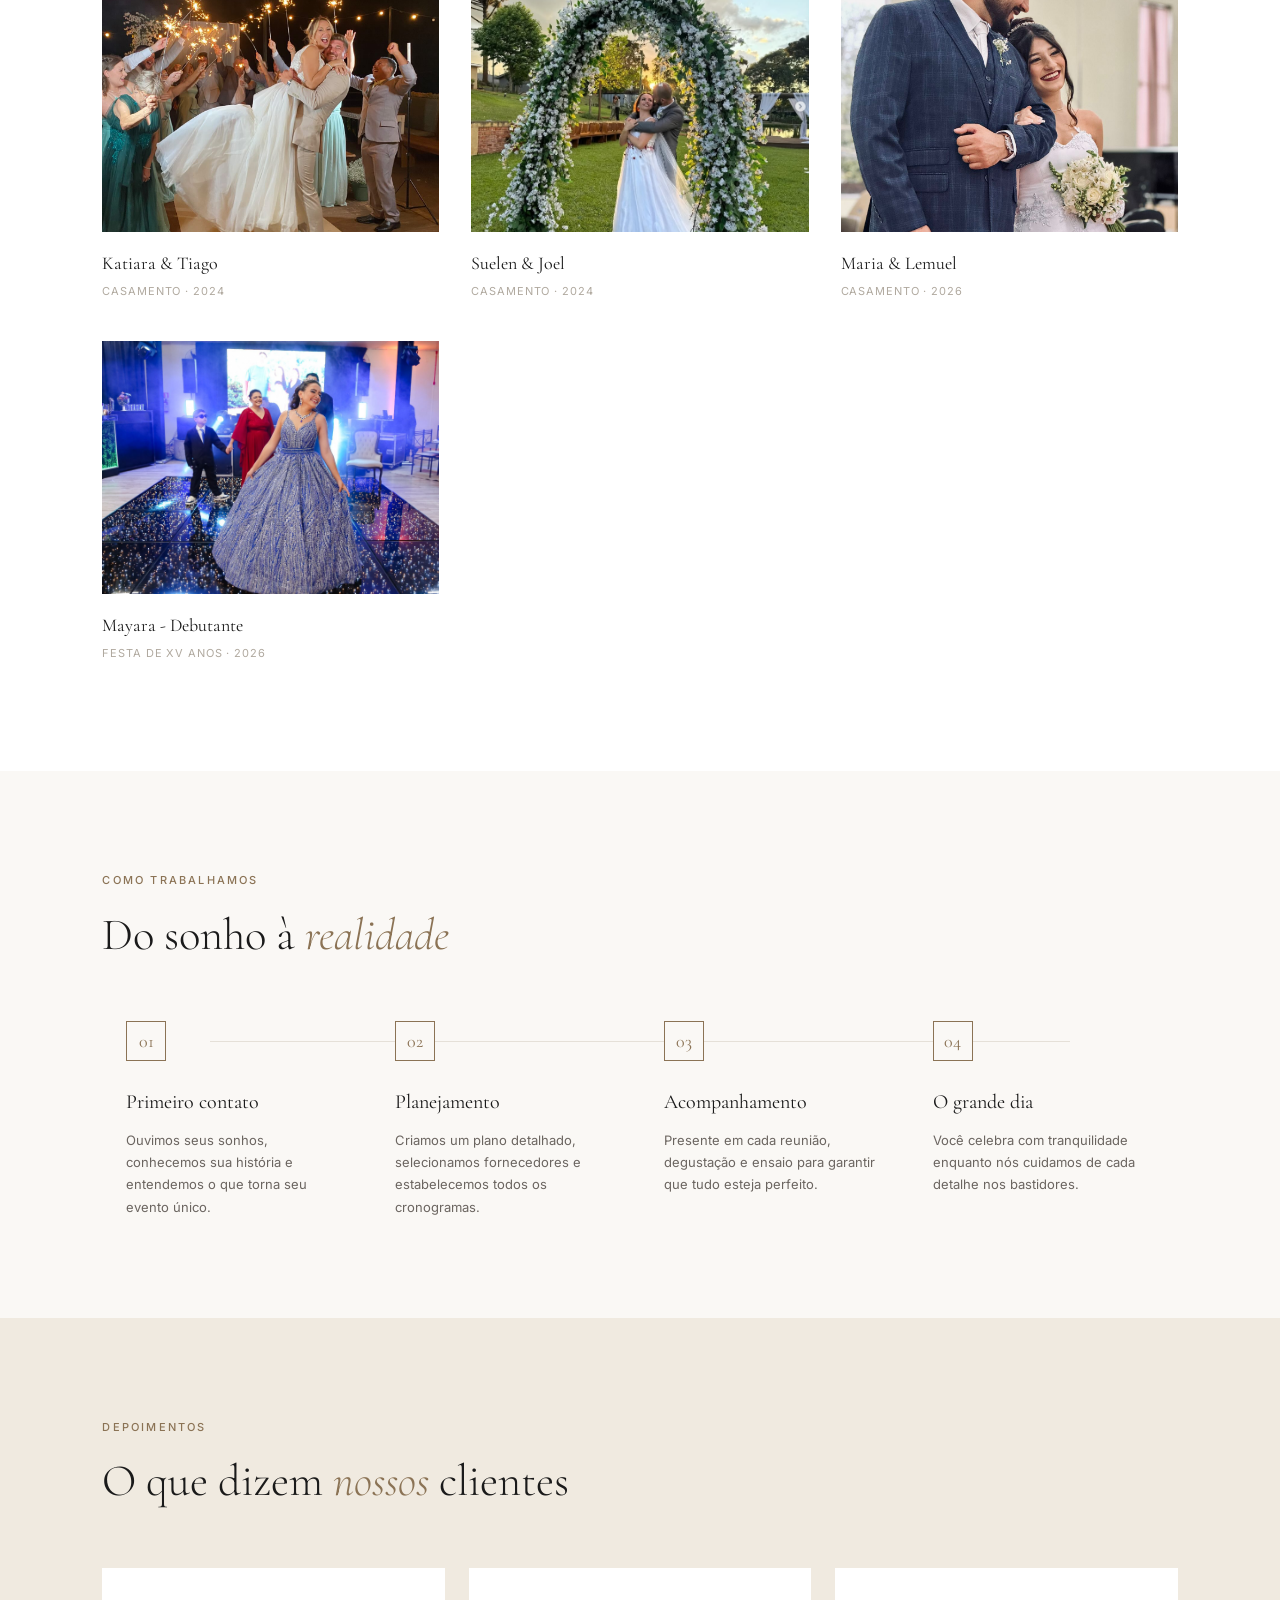
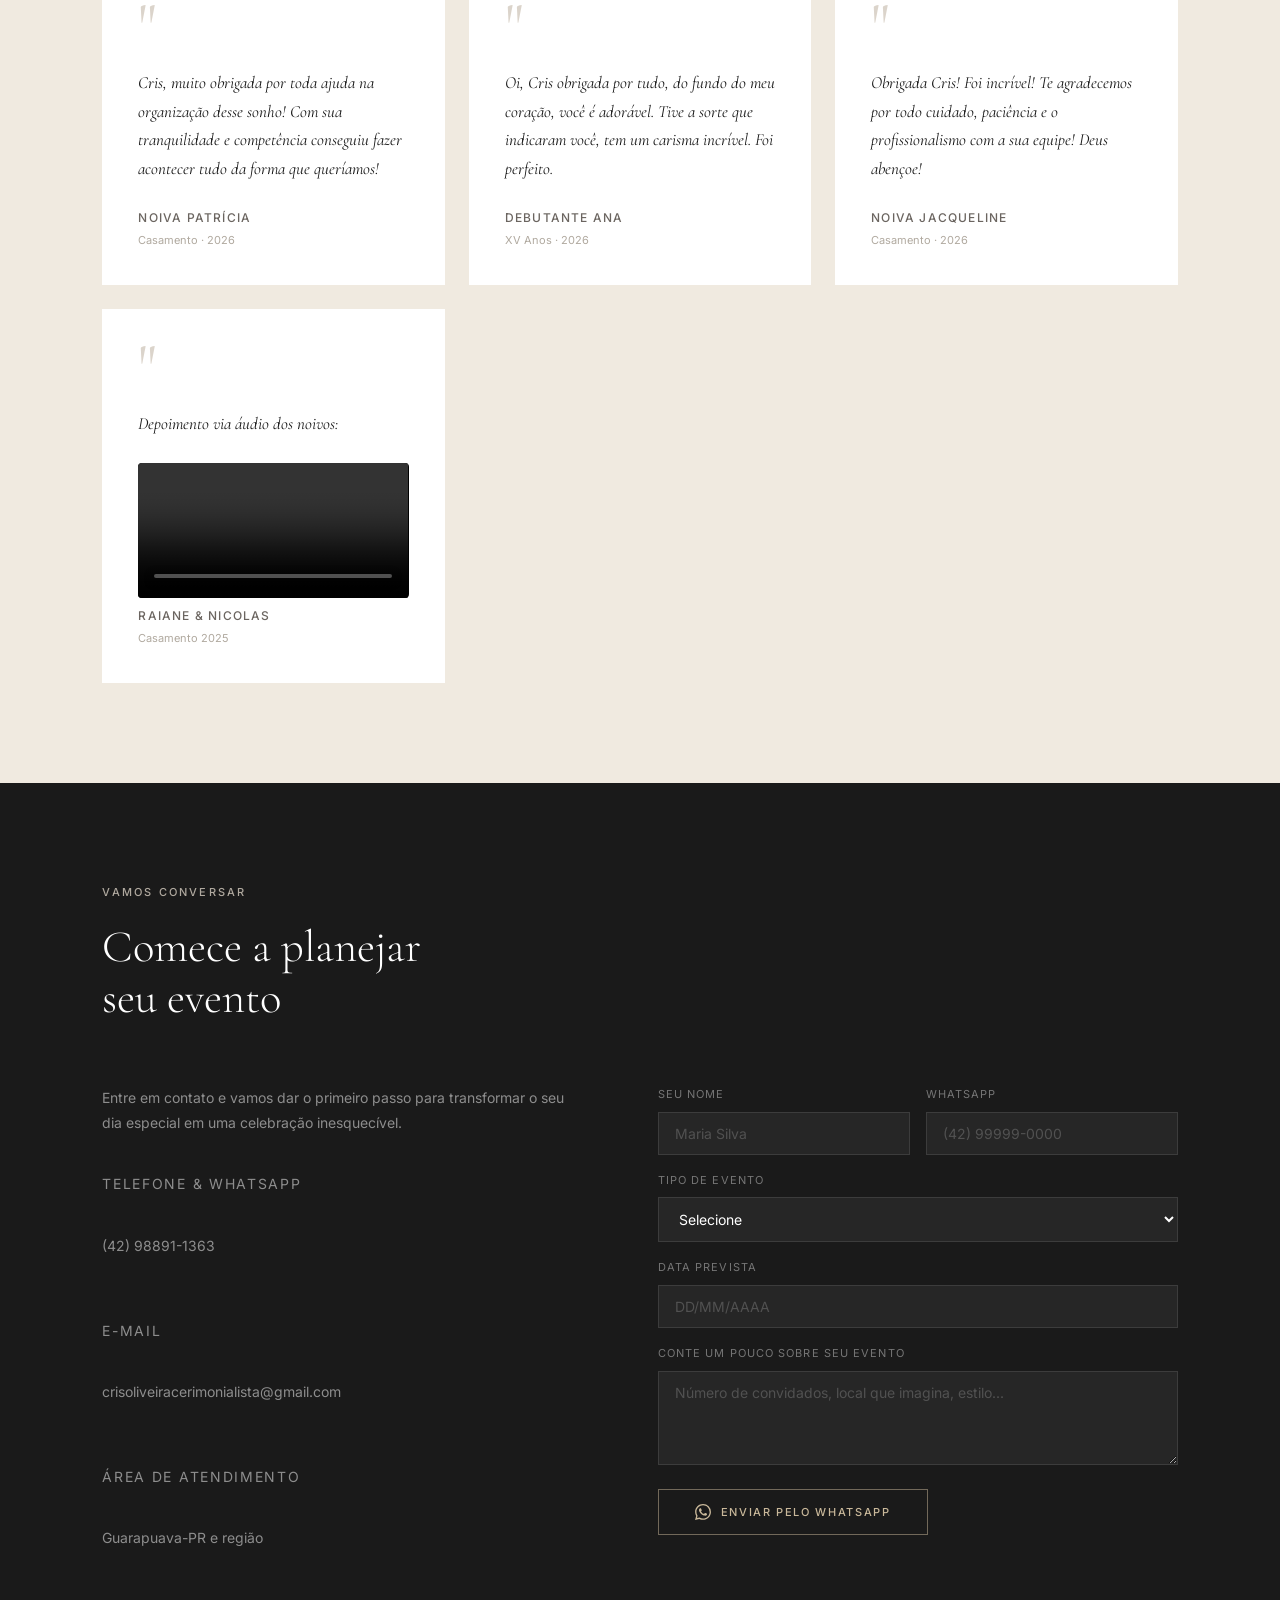
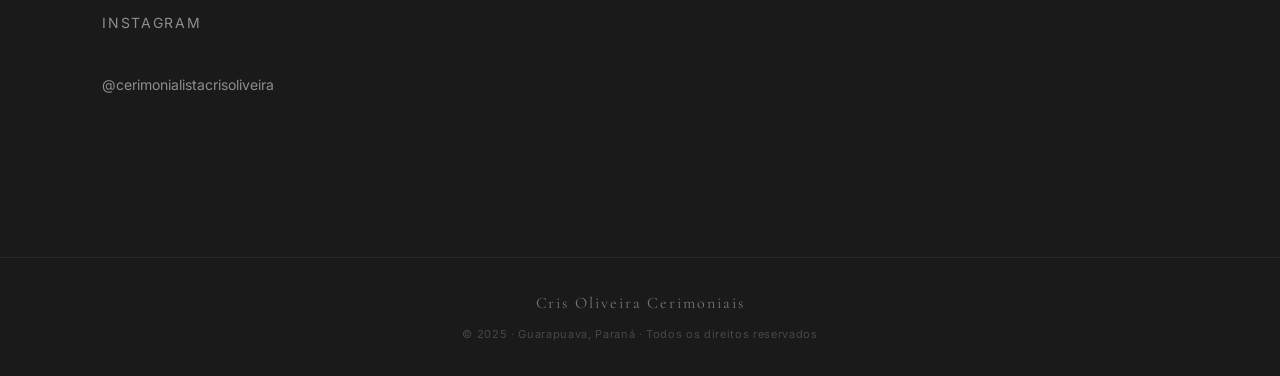
==== commit 5e1796cb: "Update index.html" ====
--- a/index.html
+++ b/index.html
@@ -303,7 +303,7 @@
   <div class="section-inner">
     <p class="section-eyebrow">Galeria de eventos</p>
     <h2 class="section-title">Momentos que <em>ficam para sempre</em></h2>
-    <p style="font-size:13px;color:var(--light);margin-top:-8px;margin-bottom:0;font-style:italic">Clique em um álbum para ver todas as fotos</p>
+    <p style="font-size:13px;color:var(--light);margin-top:-8px;margin-bottom:0;font-style:italic">Clique em um álbum para ver todas as fotos (Galeria em construção...)</p>
     <div class="albums-grid" id="albumsGrid">
       <div class="albums-loading">Carregando galeria…</div>
     </div>
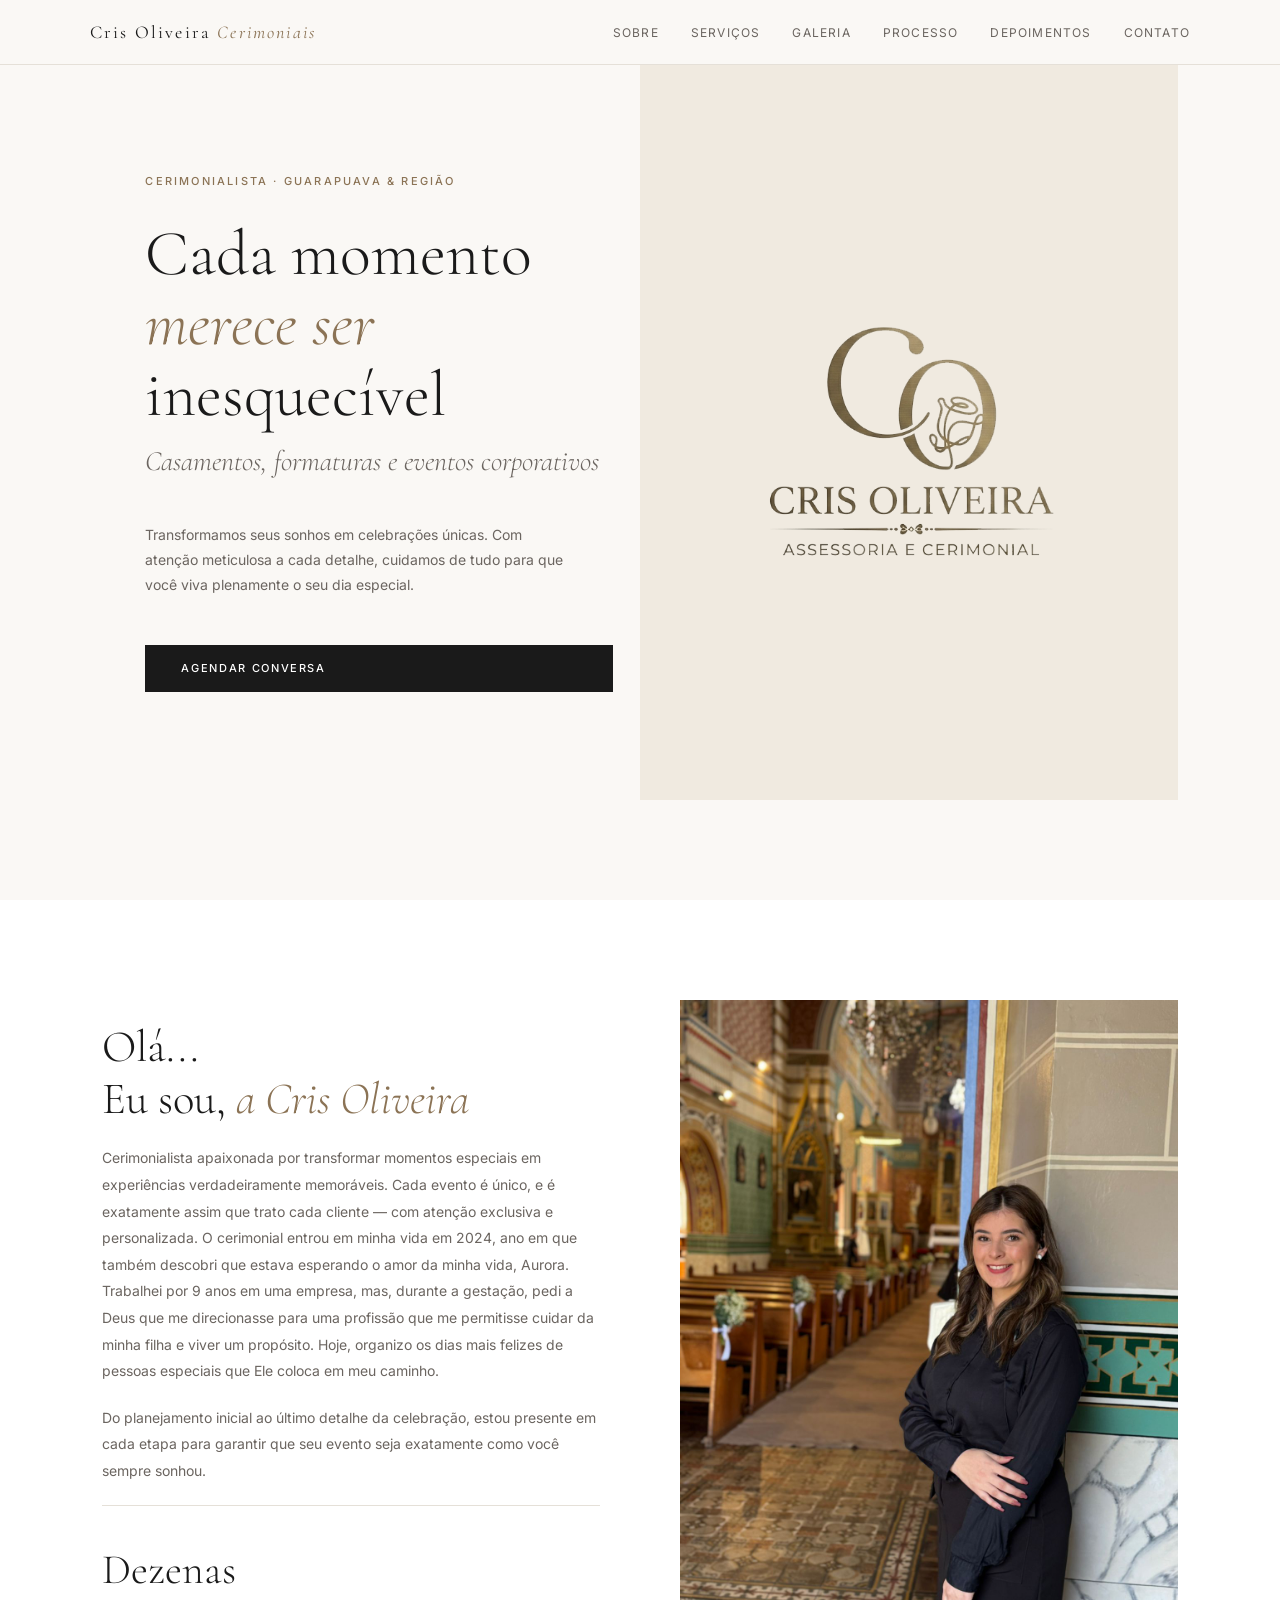
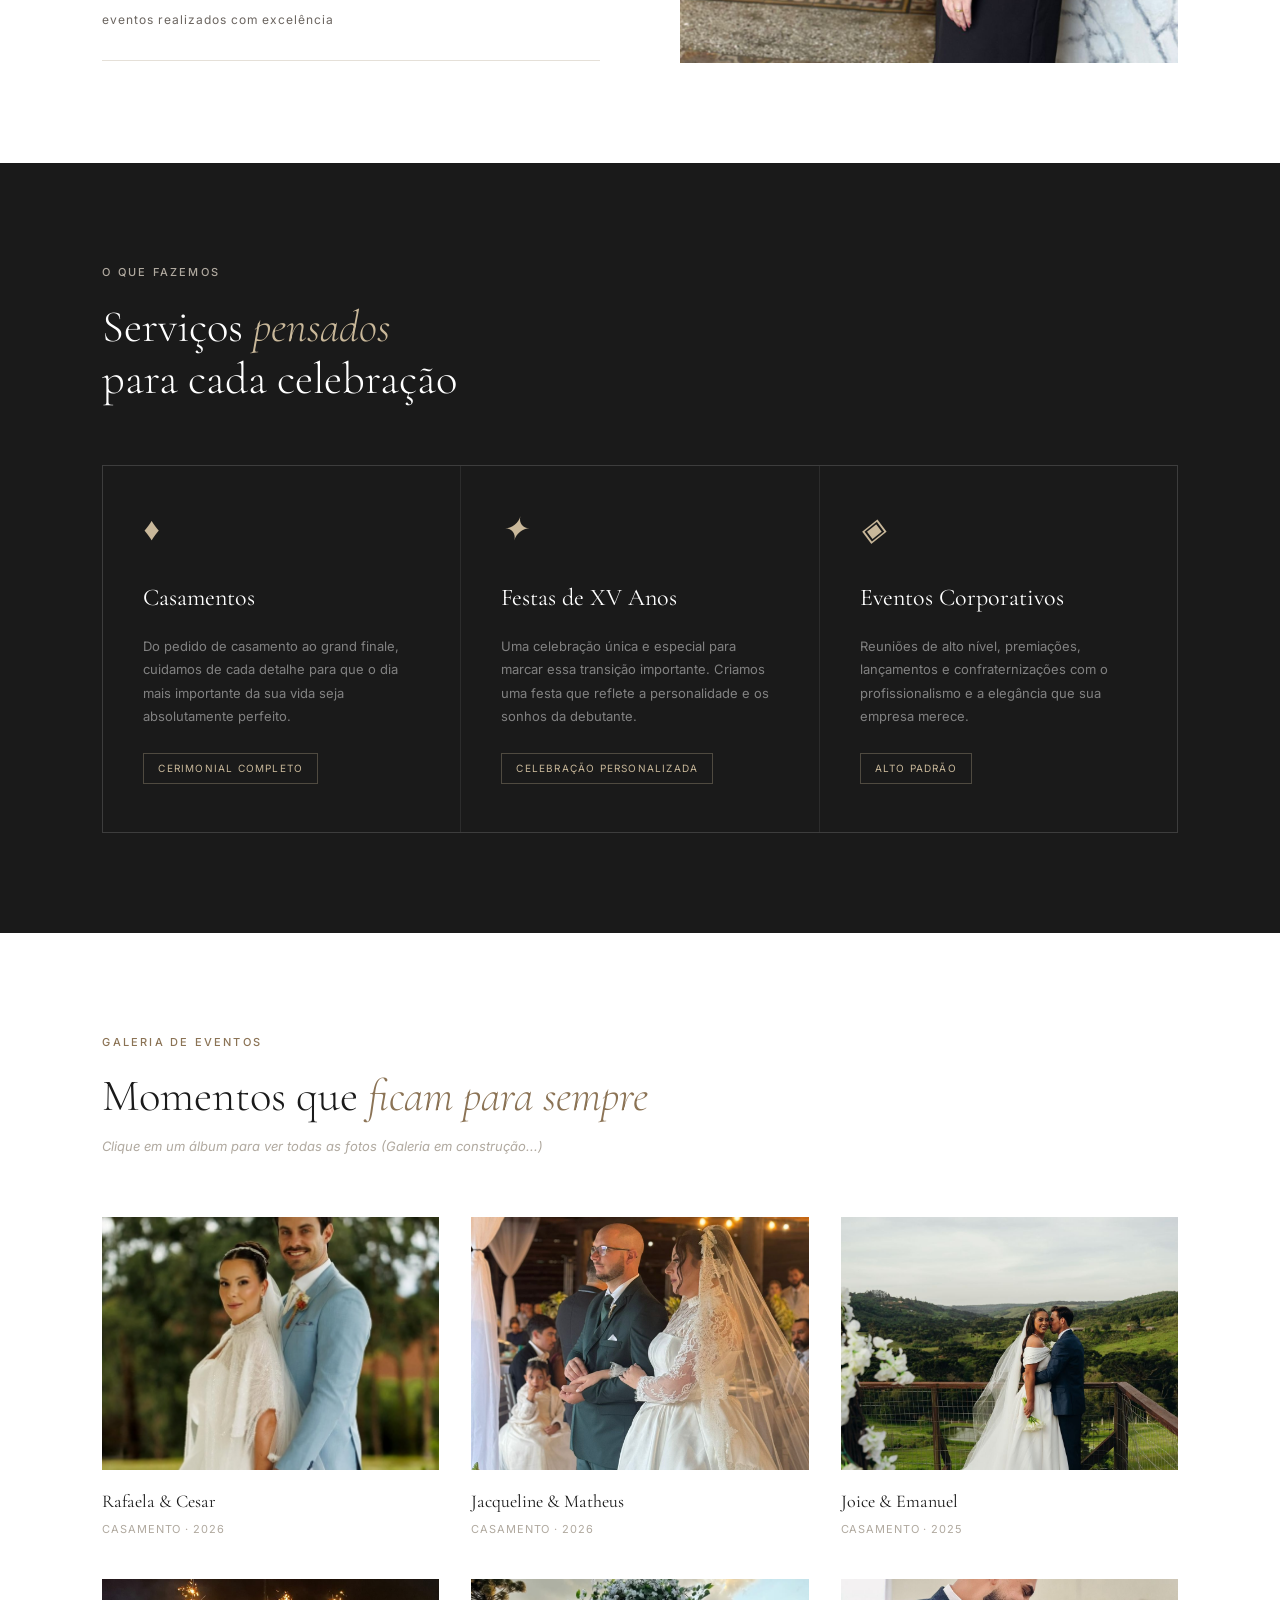
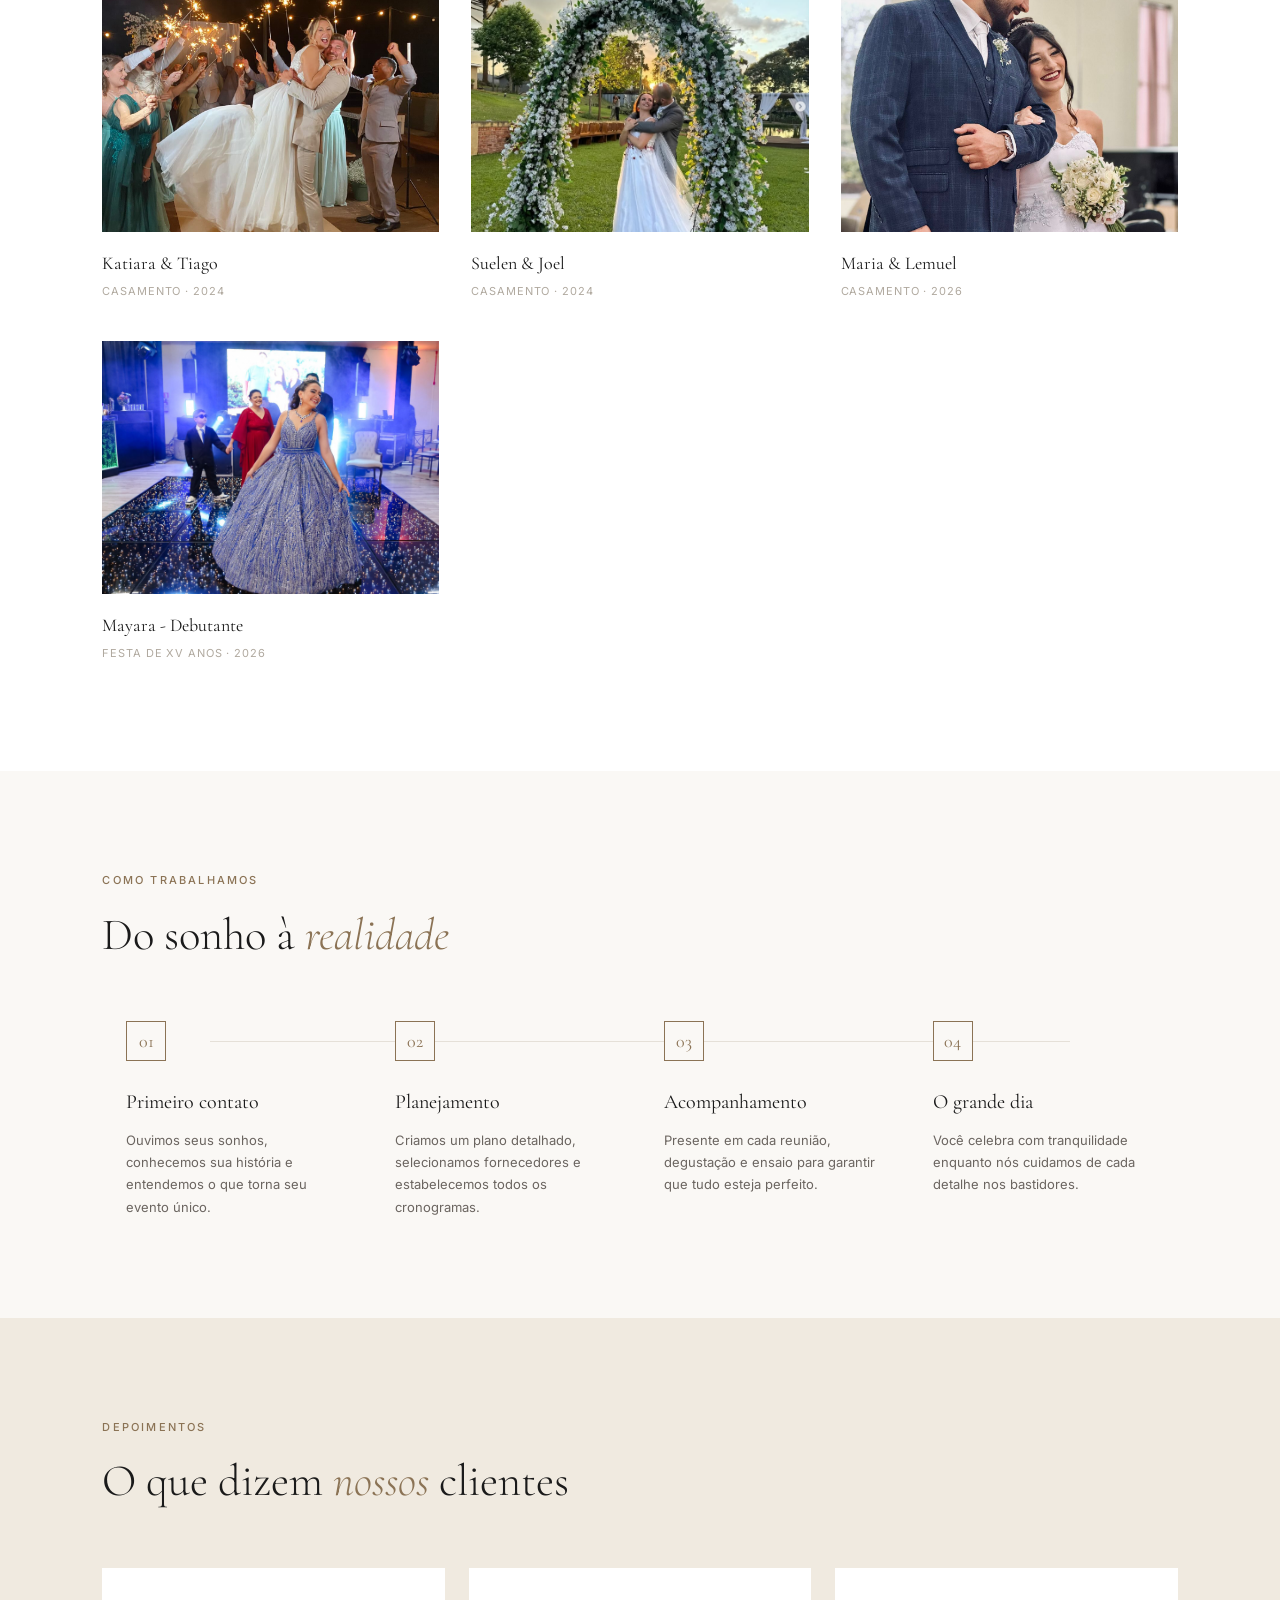
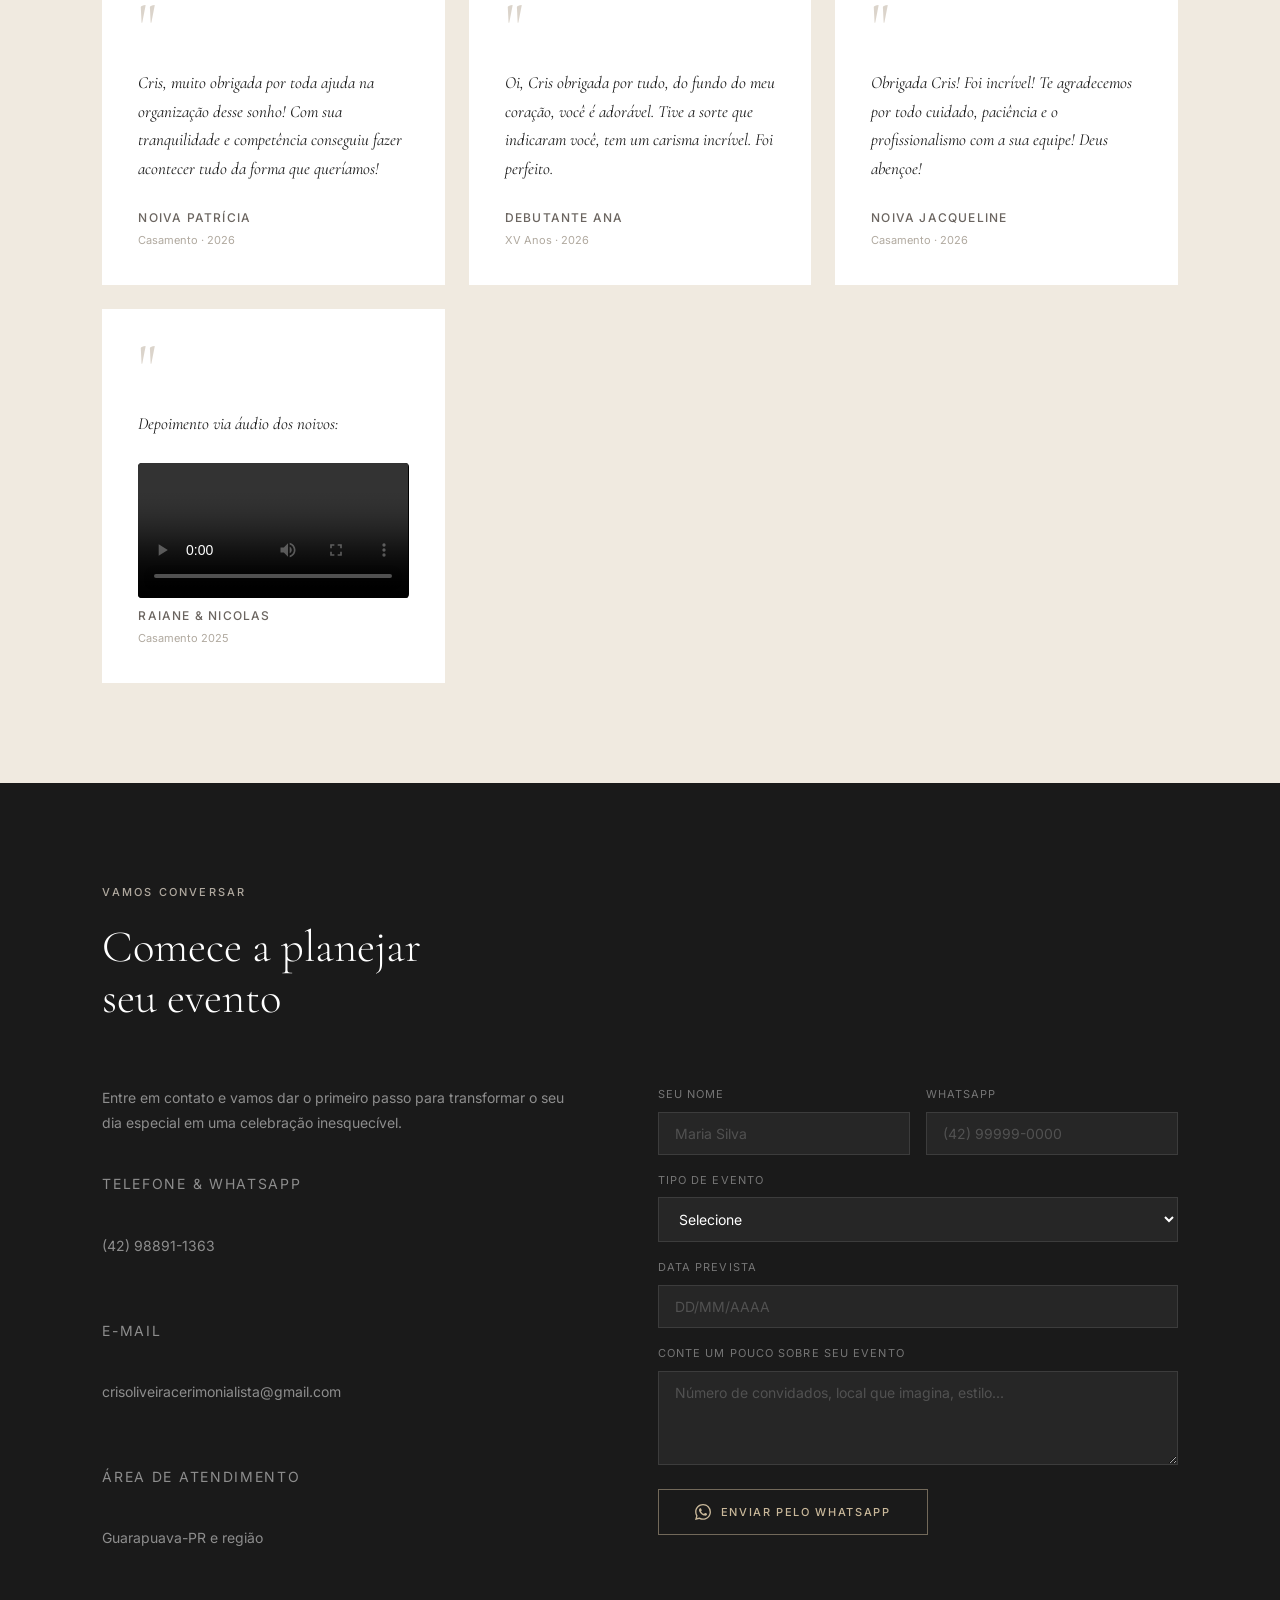
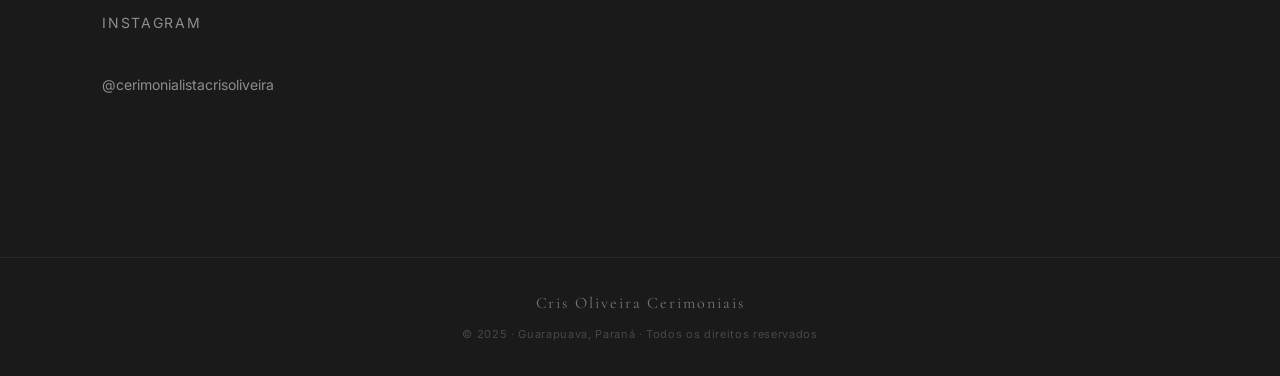
==== commit 186e406b: "Update index.html" ====
--- a/index.html
+++ b/index.html
@@ -714,5 +714,7 @@
 carregarConteudo();
 </script>
 
+  <!-- Cloudflare Web Analytics --><script defer src='https://static.cloudflareinsights.com/beacon.min.js' data-cf-beacon='{"token": "b62fa8eed2ac4dbf87b3e5d39c0b753c"}'></script><!-- End Cloudflare Web Analytics -->
+
 </body>
 </html>
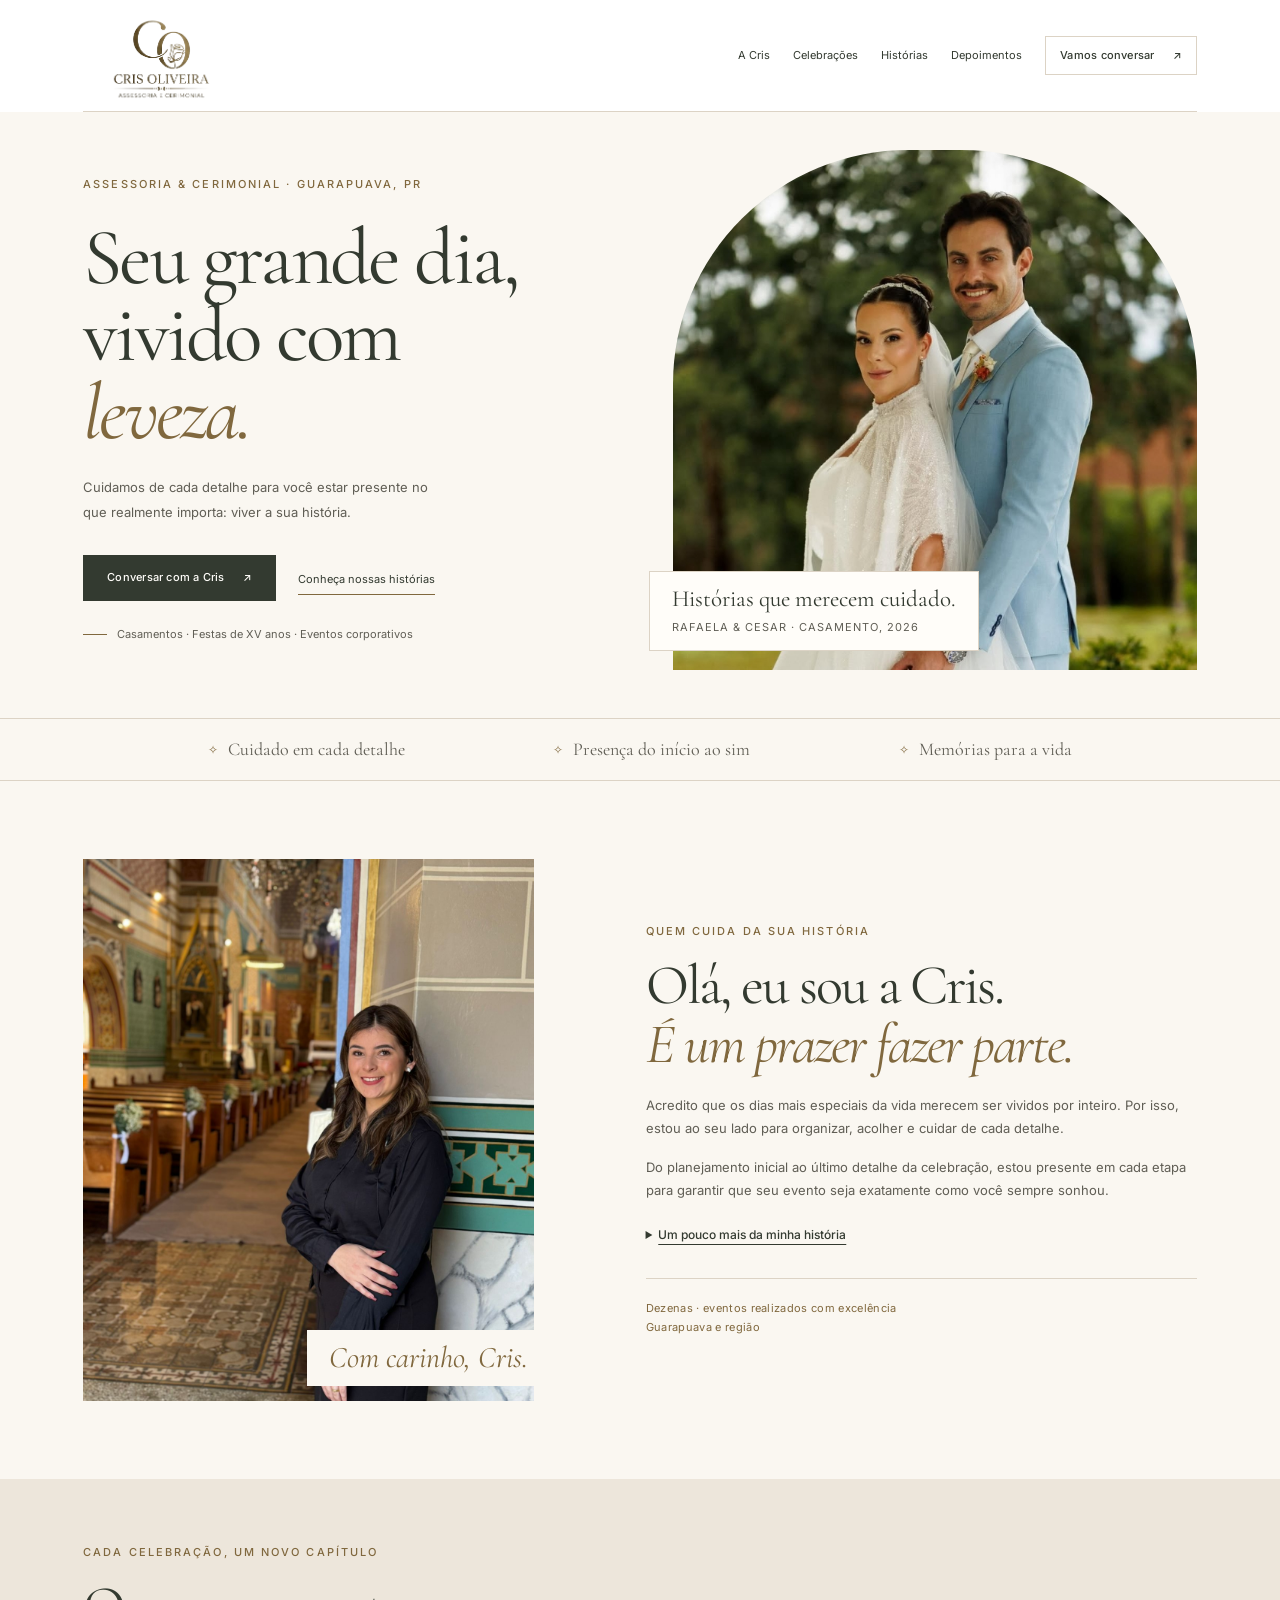
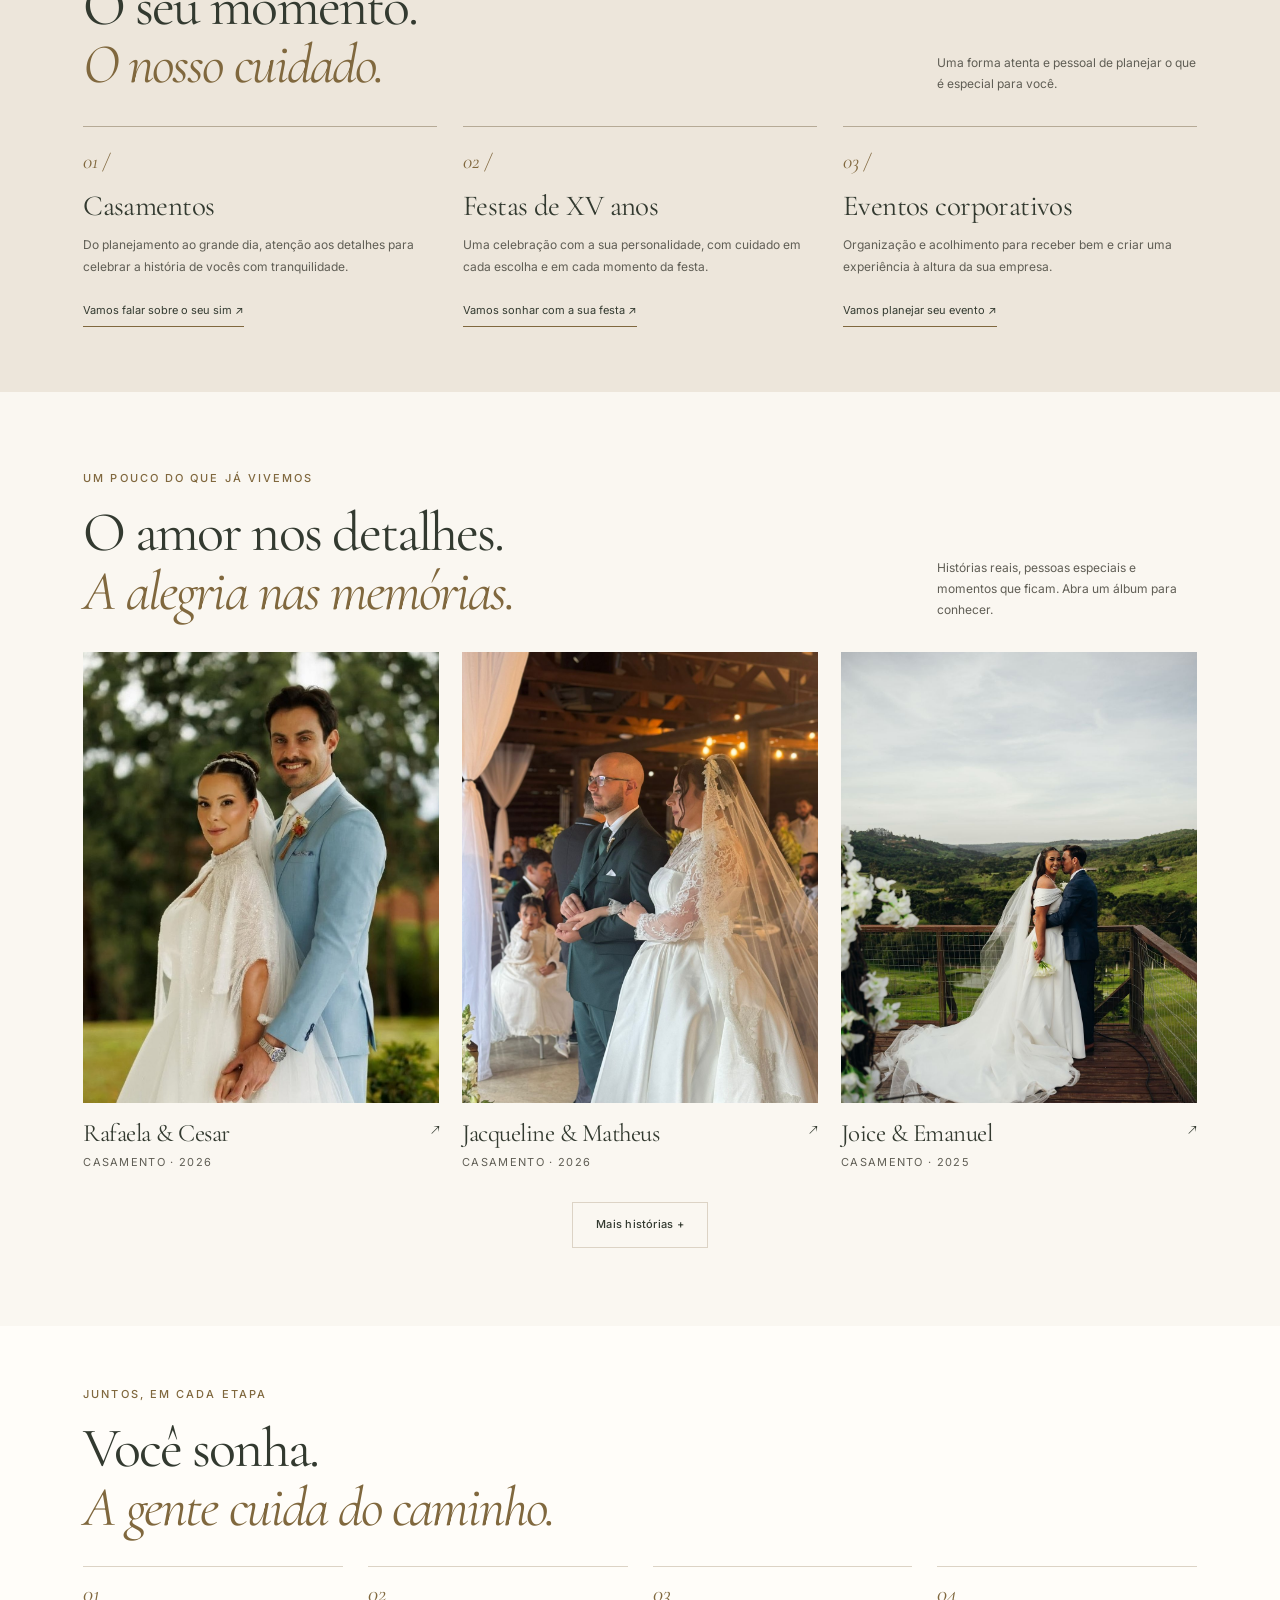
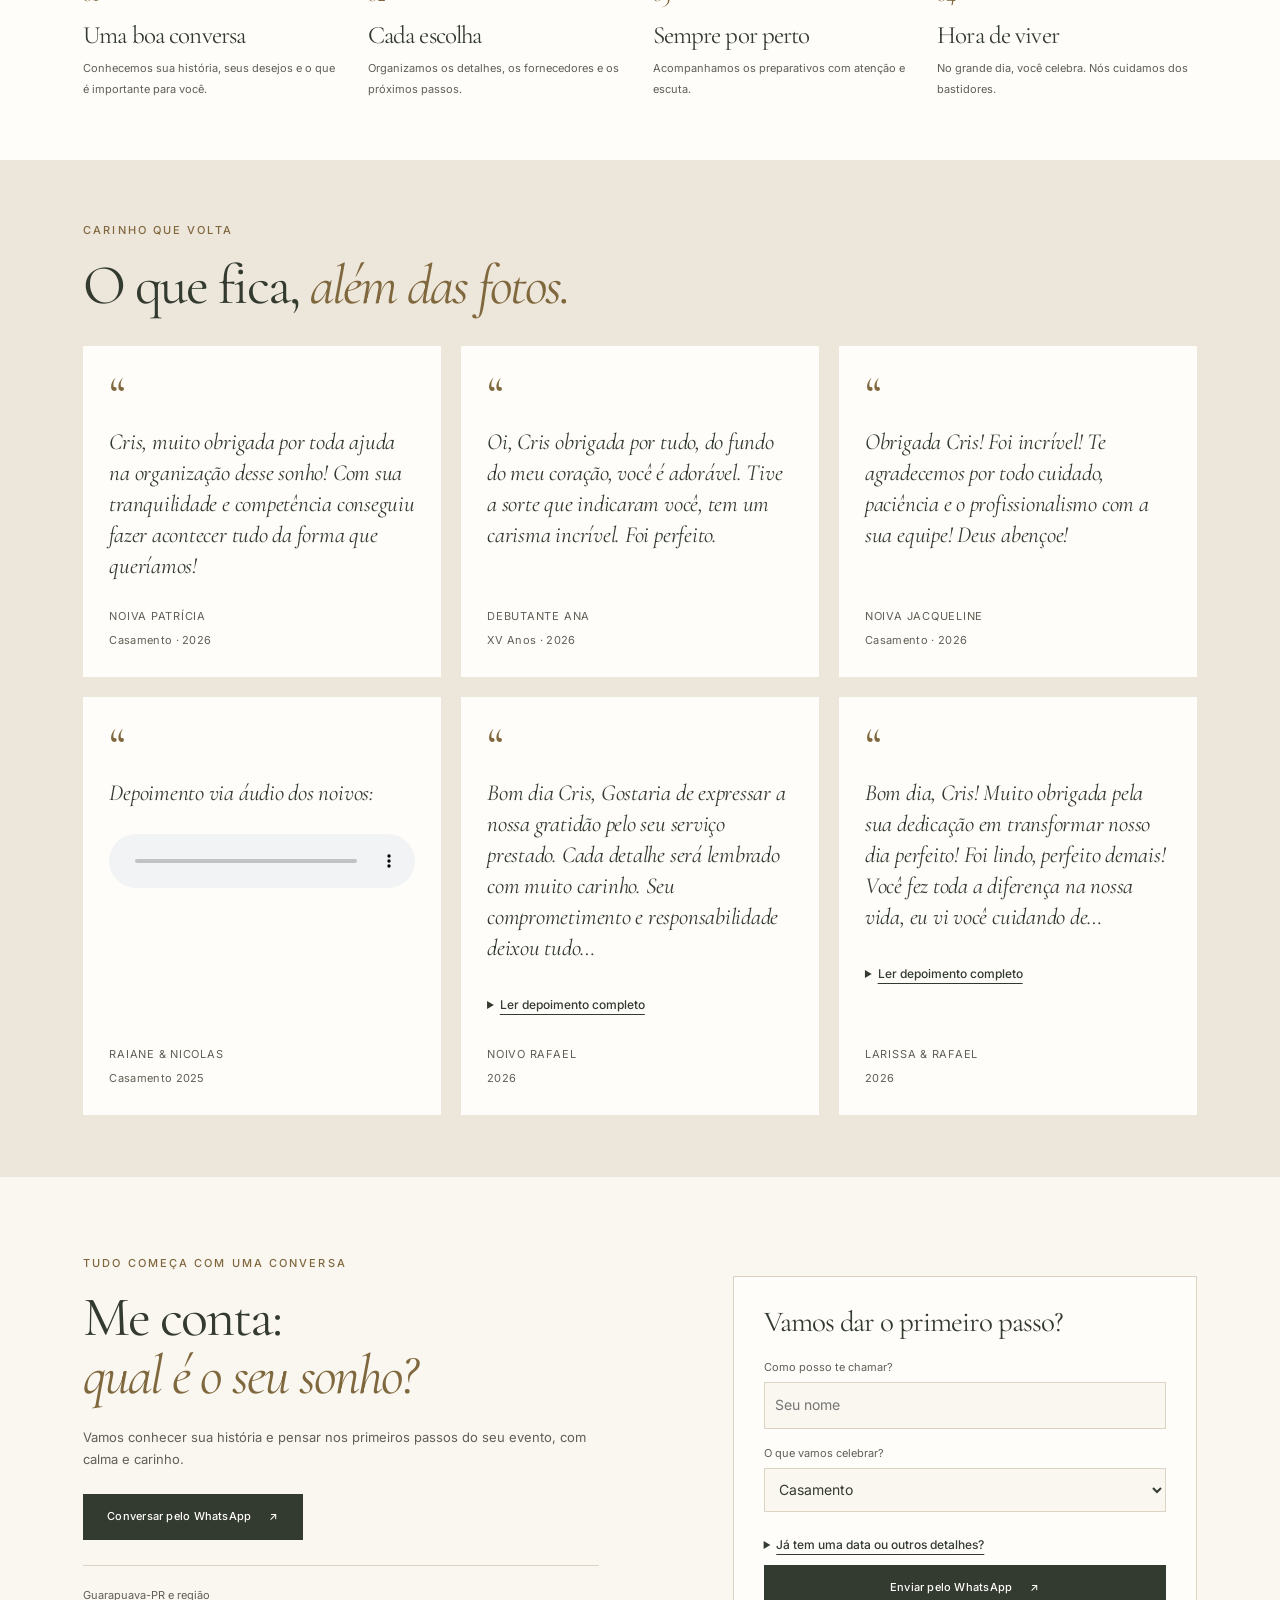
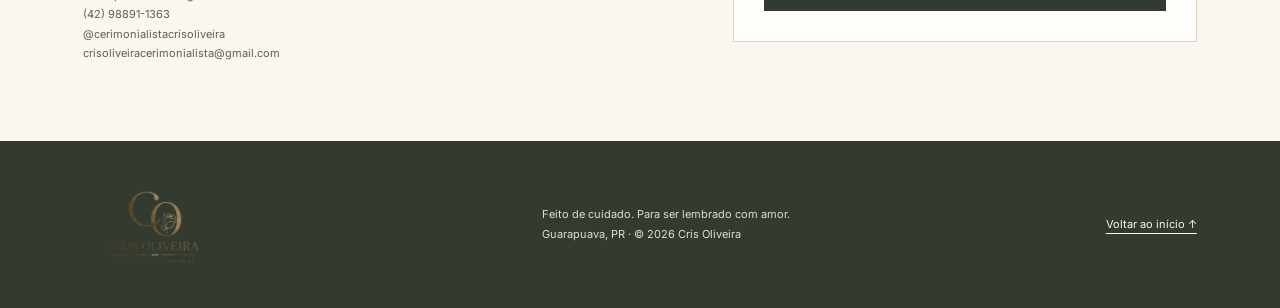
==== commit 28e904e4: "Atualiza visual do site preservando logo original e integração com o painel" ====
--- a/index.html
+++ b/index.html
@@ -1,720 +1,488 @@
-<!DOCTYPE html>
-<html lang="pt-BR">
-<head>
-<meta charset="UTF-8">
-<meta name="viewport" content="width=device-width, initial-scale=1.0">
-<title>Cris Oliveira Cerimoniais</title>
-<link rel="preconnect" href="https://fonts.googleapis.com">
-<link href="https://fonts.googleapis.com/css2?family=Cormorant+Garamond:ital,wght@0,300;0,400;0,500;1,300;1,400&family=Inter:wght@300;400;500&display=swap" rel="stylesheet">
-<script src="https://identity.netlify.com/v1/netlify-identity-widget.js"></script>
-<style>
-*{margin:0;padding:0;box-sizing:border-box}
-:root{
-  --ivory:#FAF8F5;
-  --warm-white:#FFFFFF;
-  --charcoal:#1A1A1A;
-  --mid:#6B6560;
-  --light:#B0A99F;
-  --accent:#8B7355;
-  --accent-light:#F0EAE0;
-  --line:#E5E0D8;
-}
-html{scroll-behavior:smooth}
-body{font-family:'Inter',sans-serif;background:var(--ivory);color:var(--charcoal);line-height:1.7}
-
-nav{position:fixed;top:0;left:0;right:0;z-index:100;background:rgba(250,248,245,0.92);backdrop-filter:blur(12px);border-bottom:1px solid var(--line);padding:0 5%}
-.nav-inner{max-width:1100px;margin:0 auto;display:flex;align-items:center;justify-content:space-between;height:64px}
-.nav-logo{font-family:'Cormorant Garamond',serif;font-size:18px;font-weight:400;letter-spacing:0.12em;color:var(--charcoal);text-decoration:none}
-.nav-logo span{font-style:italic;color:var(--accent)}
-.nav-links{display:flex;gap:32px;list-style:none}
-.nav-links a{font-size:12px;font-weight:400;letter-spacing:0.1em;text-transform:uppercase;color:var(--mid);text-decoration:none;transition:color 0.2s}
-.nav-links a:hover{color:var(--charcoal)}
-
-.hero{min-height:100vh;display:grid;grid-template-columns:1fr 1fr;padding-top:64px}
-.hero-left{display:flex;flex-direction:column;justify-content:center;padding:80px 5% 80px 8%;max-width:600px}
-.hero-eyebrow{font-size:11px;font-weight:500;letter-spacing:0.2em;text-transform:uppercase;color:var(--accent);margin-bottom:28px}
-.hero-title{font-family:'Cormorant Garamond',serif;font-size:clamp(48px,5vw,72px);font-weight:300;line-height:1.1;color:var(--charcoal);margin-bottom:8px}
-.hero-title em{font-style:italic;color:var(--accent)}
-.hero-sub{font-family:'Cormorant Garamond',serif;font-size:clamp(20px,2.2vw,28px);font-weight:300;color:var(--mid);margin-bottom:36px;font-style:italic}
-.hero-desc{font-size:14px;color:var(--mid);line-height:1.8;max-width:420px;margin-bottom:48px}
-.hero-cta{display:inline-block;font-size:11px;font-weight:500;letter-spacing:0.15em;text-transform:uppercase;color:var(--warm-white);background:var(--charcoal);padding:14px 36px;text-decoration:none;transition:background 0.2s}
-.hero-cta:hover{background:var(--accent)}
-.hero-right{position:relative;background:var(--accent-light);overflow:hidden;display:flex;align-items:center;justify-content:center}
-.hero-visual{width:100%;height:100%;display:flex;align-items:center;justify-content:center;position:relative}
-.floral-svg{width:85%;max-width:460px;opacity:0.9}
-
-section{padding:100px 8%}
-.section-inner{max-width:1100px;margin:0 auto}
-.section-eyebrow{font-size:11px;font-weight:500;letter-spacing:0.2em;text-transform:uppercase;color:var(--accent);margin-bottom:20px}
-.section-title{font-family:'Cormorant Garamond',serif;font-size:clamp(36px,3.5vw,52px);font-weight:300;line-height:1.15;margin-bottom:20px}
-.section-title em{font-style:italic;color:var(--accent)}
-
-.about-grid{display:grid;grid-template-columns:1fr 1fr;gap:80px;align-items:center}
-.about-text p{font-size:14px;color:var(--mid);line-height:1.9;margin-bottom:20px}
-.about-stat{padding:28px 0;border-top:1px solid var(--line)}
-.about-stat:last-child{border-bottom:1px solid var(--line)}
-.stat-number{font-family:'Cormorant Garamond',serif;font-size:42px;font-weight:300;color:var(--charcoal);display:block}
-.stat-label{font-size:12px;color:var(--mid);letter-spacing:0.08em}
-.about-image{background:var(--accent-light);aspect-ratio:3/4;display:flex;align-items:center;justify-content:center;position:relative;overflow:hidden}
-
-.services{background:var(--charcoal)}
-.services .section-eyebrow{color:var(--light)}
-.services .section-title{color:var(--warm-white)}
-.services .section-title em{color:#C9B89A}
-.services-grid{display:grid;grid-template-columns:repeat(3,1fr);gap:1px;background:rgba(255,255,255,0.08);border:1px solid rgba(255,255,255,0.08);margin-top:60px}
-.service-card{background:var(--charcoal);padding:48px 40px;transition:background 0.3s;cursor:default}
-.service-card:hover{background:#252525}
-.service-icon{width:36px;height:36px;margin-bottom:28px;color:#C9B89A;font-size:32px;font-family:'Cormorant Garamond',serif;font-style:italic;line-height:1}
-.service-name{font-family:'Cormorant Garamond',serif;font-size:24px;font-weight:400;color:var(--warm-white);margin-bottom:16px}
-.service-desc{font-size:13px;color:rgba(255,255,255,0.45);line-height:1.8}
-.service-tag{display:inline-block;margin-top:24px;font-size:10px;letter-spacing:0.12em;text-transform:uppercase;color:#C9B89A;border:1px solid rgba(201,184,154,0.3);padding:6px 14px}
-
-/* ===== GALERIA ALBUNS ===== */
-.galeria-section{background:var(--warm-white);padding:100px 8%}
-.albums-grid{display:grid;grid-template-columns:repeat(3,1fr);gap:32px;margin-top:60px}
-.album-card{cursor:pointer;position:relative}
-.album-thumb{position:relative;aspect-ratio:4/3;overflow:hidden;background:var(--accent-light)}
-.album-thumb img{width:100%;height:100%;object-fit:cover;transition:transform 0.4s ease}
-.album-card:hover .album-thumb img{transform:scale(1.04)}
-.album-thumb-placeholder{width:100%;height:100%;display:flex;align-items:center;justify-content:center;background:var(--accent-light)}
-.album-thumb-placeholder svg{width:40%;opacity:0.25}
-.album-overlay{position:absolute;inset:0;background:linear-gradient(to top, rgba(26,26,26,0.6) 0%, transparent 60%);opacity:0;transition:opacity 0.3s}
-.album-card:hover .album-overlay{opacity:1}
-.album-ver{position:absolute;bottom:16px;left:50%;transform:translateX(-50%);font-size:10px;letter-spacing:0.15em;text-transform:uppercase;color:#fff;opacity:0;transition:opacity 0.3s;white-space:nowrap;border:1px solid rgba(255,255,255,0.6);padding:6px 16px}
-.album-card:hover .album-ver{opacity:1}
-.album-info{padding:16px 0 8px}
-.album-titulo{font-family:'Cormorant Garamond',serif;font-size:18px;font-weight:400;color:var(--charcoal);margin-bottom:4px}
-.album-meta{font-size:11px;color:var(--light);letter-spacing:0.08em;text-transform:uppercase}
-
-/* ===== LIGHTBOX ===== */
-.modal-overlay{display:none;position:fixed;inset:0;z-index:1000;background:rgba(10,10,10,0.95);flex-direction:column}
-.modal-overlay.ativo{display:flex}
-.modal-header{display:flex;align-items:center;justify-content:space-between;padding:20px 40px;border-bottom:1px solid rgba(255,255,255,0.08)}
-.modal-titulo{font-family:'Cormorant Garamond',serif;font-size:22px;font-weight:300;color:var(--warm-white)}
-.modal-meta{font-size:11px;color:var(--light);letter-spacing:0.1em;text-transform:uppercase;margin-top:2px}
-.modal-fechar{background:none;border:none;color:rgba(255,255,255,0.5);font-size:28px;cursor:pointer;line-height:1;transition:color 0.2s;padding:4px 8px}
-.modal-fechar:hover{color:#fff}
-.modal-corpo{flex:1;display:flex;align-items:center;justify-content:center;position:relative;overflow:hidden}
-.modal-img-wrap{width:100%;height:100%;display:flex;align-items:center;justify-content:center;padding:24px 80px}
-.modal-img-wrap img{max-width:100%;max-height:100%;object-fit:contain;user-select:none}
-.modal-seta{position:absolute;top:50%;transform:translateY(-50%);background:none;border:1px solid rgba(255,255,255,0.2);color:rgba(255,255,255,0.7);width:48px;height:48px;display:flex;align-items:center;justify-content:center;cursor:pointer;font-size:20px;transition:all 0.2s;z-index:2}
-.modal-seta:hover{background:rgba(255,255,255,0.1);color:#fff;border-color:rgba(255,255,255,0.5)}
-.modal-seta-esq{left:16px}
-.modal-seta-dir{right:16px}
-.modal-rodape{padding:16px 40px;display:flex;align-items:center;justify-content:center;gap:12px;border-top:1px solid rgba(255,255,255,0.08)}
-.modal-contador{font-size:12px;color:rgba(255,255,255,0.4);letter-spacing:0.1em}
-.modal-dots{display:flex;gap:6px;align-items:center}
-.modal-dot{width:6px;height:6px;border-radius:50%;background:rgba(255,255,255,0.2);cursor:pointer;transition:background 0.2s;border:none}
-.modal-dot.ativo{background:var(--accent);width:18px;border-radius:3px}
-
-.process{background:var(--ivory)}
-.process-steps{display:grid;grid-template-columns:repeat(4,1fr);gap:0;margin-top:60px;position:relative}
-.process-steps::before{content:'';position:absolute;top:20px;left:10%;right:10%;height:1px;background:var(--line);z-index:0}
-.step{padding:0 24px;position:relative;z-index:1}
-.step-num{width:40px;height:40px;border:1px solid var(--accent);display:flex;align-items:center;justify-content:center;font-family:'Cormorant Garamond',serif;font-size:18px;color:var(--accent);background:var(--ivory);margin-bottom:24px}
-.step-title{font-family:'Cormorant Garamond',serif;font-size:20px;font-weight:400;color:var(--charcoal);margin-bottom:10px}
-.step-desc{font-size:13px;color:var(--mid);line-height:1.7}
-
-.testimonials{background:var(--accent-light)}
-.testimonials-grid{display:grid;grid-template-columns:repeat(3,1fr);gap:24px;margin-top:60px}
-.testimonial{background:var(--warm-white);padding:36px;position:relative}
-.quote-mark{font-family:'Cormorant Garamond',serif;font-size:64px;line-height:0.7;color:var(--accent);opacity:0.3;margin-bottom:20px;display:block}
-.testimonial-text{font-family:'Cormorant Garamond',serif;font-size:17px;font-style:italic;color:var(--charcoal);line-height:1.7;margin-bottom:24px}
-.testimonial-author{font-size:12px;font-weight:500;letter-spacing:0.1em;text-transform:uppercase;color:var(--mid)}
-.testimonial-event{font-size:11px;color:var(--light);margin-top:2px}
-.testimonial-audio{width:100%;margin:16px 0 8px;accent-color:var(--accent);border-radius:4px;outline:none}
-.testimonial-audio::-webkit-media-controls-panel{background:var(--accent-light)}
-.testimonial-video{width:100%;margin:16px 0 8px;border-radius:4px;max-height:220px;background:#000;display:block}
-
-.contact{background:var(--charcoal)}
-.contact .section-title{color:var(--warm-white)}
-.contact .section-eyebrow{color:var(--light)}
-.contact-grid{display:grid;grid-template-columns:1fr 1fr;gap:80px;margin-top:60px}
-.contact-info p{font-size:14px;color:rgba(255,255,255,0.5);line-height:1.8;margin-bottom:36px}
-.contact-detail{display:flex;align-items:flex-start;gap:16px;margin-bottom:24px}
-.contact-detail-label{font-size:11px;letter-spacing:0.12em;text-transform:uppercase;color:rgba(255,255,255,0.3);margin-bottom:4px}
-.contact-detail-value{font-size:14px;color:rgba(255,255,255,0.8)}
-.contact-form{display:flex;flex-direction:column;gap:16px}
-.form-row{display:grid;grid-template-columns:1fr 1fr;gap:16px}
-.form-group{display:flex;flex-direction:column;gap:8px}
-.form-label{font-size:11px;letter-spacing:0.1em;text-transform:uppercase;color:rgba(255,255,255,0.4)}
-.form-input{background:rgba(255,255,255,0.05);border:1px solid rgba(255,255,255,0.1);padding:12px 16px;color:var(--warm-white);font-size:14px;font-family:'Inter',sans-serif;outline:none;transition:border-color 0.2s}
-.form-input:focus{border-color:rgba(201,184,154,0.5)}
-.form-input::placeholder{color:rgba(255,255,255,0.2)}
-select.form-input option{background:var(--charcoal);color:var(--warm-white)}
-.form-submit{margin-top:8px;background:transparent;border:1px solid rgba(201,184,154,0.5);color:#C9B89A;font-size:11px;font-weight:500;letter-spacing:0.15em;text-transform:uppercase;padding:14px 36px;cursor:pointer;transition:all 0.2s;font-family:'Inter',sans-serif;align-self:flex-start;display:flex;align-items:center;gap:10px}
-.form-submit:hover{background:#C9B89A;color:var(--charcoal)}
-.form-submit svg{width:16px;height:16px;fill:currentColor}
-
-footer{background:var(--charcoal);border-top:1px solid rgba(255,255,255,0.06);padding:32px 8%;text-align:center}
-.footer-logo{font-family:'Cormorant Garamond',serif;font-size:16px;color:rgba(255,255,255,0.4);letter-spacing:0.12em;margin-bottom:8px}
-.footer-copy{font-size:11px;color:rgba(255,255,255,0.2);letter-spacing:0.06em}
-
-/* ===== MENU HAMBURGUER ===== */
-.nav-hamburger{display:none;flex-direction:column;gap:5px;cursor:pointer;background:none;border:none;padding:4px}
-.nav-hamburger span{display:block;width:24px;height:1.5px;background:var(--charcoal);transition:all 0.3s}
-.nav-mobile{display:none;position:fixed;top:64px;left:0;right:0;background:rgba(250,248,245,0.98);backdrop-filter:blur(12px);border-bottom:1px solid var(--line);padding:20px 8%;z-index:99}
-.nav-mobile.aberto{display:block}
-.nav-mobile ul{list-style:none;display:flex;flex-direction:column;gap:0}
-.nav-mobile ul li a{display:block;font-size:13px;font-weight:400;letter-spacing:0.1em;text-transform:uppercase;color:var(--mid);text-decoration:none;padding:14px 0;border-bottom:1px solid var(--line)}
-.nav-mobile ul li:last-child a{border-bottom:none}
-
-/* ===== GALERIA LOADING ===== */
-.albums-loading{text-align:center;padding:60px 0;color:var(--light);font-size:13px;letter-spacing:0.1em;text-transform:uppercase}
-
-/* ===== RESPONSIVO MOBILE ===== */
-@media (max-width: 768px) {
-  .nav-links{display:none}
-  .nav-hamburger{display:flex}
-  .hero{grid-template-columns:1fr;min-height:auto}
-  .hero-left{padding:60px 6% 48px;max-width:100%}
-  .hero-right{min-height:280px}
-  .hero-title{font-size:clamp(40px,10vw,56px)}
-  .hero-sub{font-size:clamp(18px,5vw,22px)}
-  section{padding:64px 6%}
-  .galeria-section{padding:64px 6%}
-  .about-grid{grid-template-columns:1fr;gap:40px}
-  .about-image{aspect-ratio:4/3;max-height:360px}
-  .services-grid{grid-template-columns:1fr}
-  .service-card{padding:36px 28px}
-  .albums-grid{grid-template-columns:1fr;gap:24px}
-  .process-steps{grid-template-columns:1fr 1fr;gap:40px}
-  .process-steps::before{display:none}
-  .step{padding:0}
-  .testimonials-grid{grid-template-columns:1fr;gap:16px}
-  .contact-grid{grid-template-columns:1fr;gap:48px}
-  .form-row{grid-template-columns:1fr}
-  .form-submit{align-self:stretch;justify-content:center}
-  .modal-header{padding:16px 20px}
-  .modal-titulo{font-size:17px}
-  .modal-img-wrap{padding:16px 56px}
-  .modal-seta{width:36px;height:36px;font-size:16px}
-  .modal-seta-esq{left:8px}
-  .modal-seta-dir{right:8px}
-  .modal-rodape{padding:12px 20px}
-}
-
-@media (max-width: 480px) {
-  .hero-title{font-size:clamp(36px,11vw,48px)}
-  .process-steps{grid-template-columns:1fr}
-  .albums-grid{grid-template-columns:1fr}
-}
-</style>
-</head>
-<body>
-
-<nav>
-  <div class="nav-inner">
-    <a class="nav-logo" href="#">Cris Oliveira <span>Cerimoniais</span></a>
-    <ul class="nav-links">
-      <li><a href="#sobre">Sobre</a></li>
-      <li><a href="#servicos">Serviços</a></li>
-      <li><a href="#galeria">Galeria</a></li>
-      <li><a href="#processo">Processo</a></li>
-      <li><a href="#depoimentos">Depoimentos</a></li>
-      <li><a href="#contato">Contato</a></li>
-    </ul>
-    <button class="nav-hamburger" onclick="toggleMenu()" aria-label="Menu">
-      <span></span><span></span><span></span>
-    </button>
-  </div>
-</nav>
-<div class="nav-mobile" id="navMobile">
-  <ul>
-    <li><a href="#sobre" onclick="fecharMenu()">Sobre</a></li>
-    <li><a href="#servicos" onclick="fecharMenu()">Serviços</a></li>
-    <li><a href="#galeria" onclick="fecharMenu()">Galeria</a></li>
-    <li><a href="#processo" onclick="fecharMenu()">Processo</a></li>
-    <li><a href="#depoimentos" onclick="fecharMenu()">Depoimentos</a></li>
-    <li><a href="#contato" onclick="fecharMenu()">Contato</a></li>
-  </ul>
-</div>
-
-<!-- ===== HERO ===== -->
-<section class="hero">
-  <div class="hero-left">
-    <p class="hero-eyebrow">Cerimonialista · Guarapuava & Região</p>
-    <h1 class="hero-title">Cada momento<br><em>merece ser</em><br>inesquecível</h1>
-    <p class="hero-sub">Casamentos, formaturas e eventos corporativos</p>
-    <p class="hero-desc">Transformamos seus sonhos em celebrações únicas. Com atenção meticulosa a cada detalhe, cuidamos de tudo para que você viva plenamente o seu dia especial.</p>
-    <a href="#contato" class="hero-cta">Agendar conversa</a>
-  </div>
-  <div class="hero-right">
-    <div class="hero-visual">
-      <img src="logo.png" alt="Cris Oliveira Assessoria e Cerimonial" style="width:85%;max-width:480px;opacity:0.85">
-    </div>
-  </div>
-</section>
-
-<!-- ===== SOBRE ===== -->
-<section id="sobre" style="background:var(--warm-white)">
-  <div class="section-inner">
-    <div class="about-grid">
-      <div class="about-text">
-        <p class="section-eyebrow"></p>
-        <h2 class="section-title">Olá...<br>Eu sou, <em>a Cris Oliveira</em><br></h2>
-        <p id="sobre-bio1">Cerimonialista apaixonada por transformar momentos especiais em experiências verdadeiramente memoráveis. Cada evento é único, e é exatamente assim que trato cada cliente — com atenção exclusiva e personalizada.
-        O cerimonial entrou em minha vida em 2024, ano em que também descobri que estava esperando o amor da minha vida, Aurora. Trabalhei por 9 anos em uma empresa, mas,
-        durante a gestação, pedi a Deus que me direcionasse para uma profissão que me permitisse cuidar da minha filha e viver um propósito.
-        Hoje, organizo os dias mais felizes de pessoas especiais que Ele coloca em meu caminho.</p>
-        <p id="sobre-bio2">Do planejamento inicial ao último detalhe da celebração, estou presente em cada etapa para garantir que seu evento seja exatamente como você sempre sonhou.</p>
-        <div class="about-stat">
-          <span class="stat-number" id="sobre-stat-numero">+20</span>
-          <span class="stat-label" id="sobre-stat-label">eventos realizados com excelência</span>
-        </div>
-      </div>
-      <div class="about-image">
-        <img src="cris.jpeg" alt="Cris Oliveira" style="width:100%;height:100%;object-fit:cover">
-      </div>
-    </div>
-  </div>
-</section>
-
-<!-- ===== SERVICOS ===== -->
-<section id="servicos" class="services">
-  <div class="section-inner">
-    <p class="section-eyebrow">O que fazemos</p>
-    <h2 class="section-title" style="color:var(--warm-white)">Serviços <em style="color:#C9B89A">pensados</em><br>para cada celebração</h2>
-    <div class="services-grid">
-      <div class="service-card">
-        <div class="service-icon">♦</div>
-        <h3 class="service-name">Casamentos</h3>
-        <p class="service-desc">Do pedido de casamento ao grand finale, cuidamos de cada detalhe para que o dia mais importante da sua vida seja absolutamente perfeito.</p>
-        <span class="service-tag">Cerimonial completo</span>
-      </div>
-      <div class="service-card">
-        <div class="service-icon">✦</div>
-        <h3 class="service-name">Festas de XV Anos</h3>
-        <p class="service-desc">Uma celebração única e especial para marcar essa transição importante. Criamos uma festa que reflete a personalidade e os sonhos da debutante.</p>
-        <span class="service-tag">Celebração personalizada</span>
-      </div>
-      <div class="service-card">
-        <div class="service-icon">◈</div>
-        <h3 class="service-name">Eventos Corporativos</h3>
-        <p class="service-desc">Reuniões de alto nível, premiações, lançamentos e confraternizações com o profissionalismo e a elegância que sua empresa merece.</p>
-        <span class="service-tag">Alto padrão</span>
-      </div>
-    </div>
-  </div>
-</section>
-
-<!-- ===== GALERIA ===== -->
-<section id="galeria" class="galeria-section">
-  <div class="section-inner">
-    <p class="section-eyebrow">Galeria de eventos</p>
-    <h2 class="section-title">Momentos que <em>ficam para sempre</em></h2>
-    <p style="font-size:13px;color:var(--light);margin-top:-8px;margin-bottom:0;font-style:italic">Clique em um álbum para ver todas as fotos (Galeria em construção...)</p>
-    <div class="albums-grid" id="albumsGrid">
-      <div class="albums-loading">Carregando galeria…</div>
-    </div>
-  </div>
-</section>
-
-<!-- ===== MODAL LIGHTBOX ===== -->
-<div class="modal-overlay" id="modalOverlay">
-  <div class="modal-header">
-    <div>
-      <p class="modal-titulo" id="modalTitulo"></p>
-      <p class="modal-meta" id="modalMeta"></p>
-    </div>
-    <button class="modal-fechar" onclick="fecharModal()">✕</button>
-  </div>
-  <div class="modal-corpo">
-    <button class="modal-seta modal-seta-esq" onclick="navModal(-1)">&#8592;</button>
-    <div class="modal-img-wrap">
-      <img id="modalImg" src="" alt="">
-    </div>
-    <button class="modal-seta modal-seta-dir" onclick="navModal(1)">&#8594;</button>
-  </div>
-  <div class="modal-rodape">
-    <span class="modal-contador" id="modalContador"></span>
-    <div class="modal-dots" id="modalDots"></div>
-  </div>
-</div>
-
-<!-- ===== PROCESSO ===== -->
-<section id="processo" class="process">
-  <div class="section-inner">
-    <p class="section-eyebrow">Como trabalhamos</p>
-    <h2 class="section-title">Do sonho à <em>realidade</em></h2>
-    <div class="process-steps">
-      <div class="step">
-        <div class="step-num">01</div>
-        <h3 class="step-title">Primeiro contato</h3>
-        <p class="step-desc">Ouvimos seus sonhos, conhecemos sua história e entendemos o que torna seu evento único.</p>
-      </div>
-      <div class="step">
-        <div class="step-num">02</div>
-        <h3 class="step-title">Planejamento</h3>
-        <p class="step-desc">Criamos um plano detalhado, selecionamos fornecedores e estabelecemos todos os cronogramas.</p>
-      </div>
-      <div class="step">
-        <div class="step-num">03</div>
-        <h3 class="step-title">Acompanhamento</h3>
-        <p class="step-desc">Presente em cada reunião, degustação e ensaio para garantir que tudo esteja perfeito.</p>
-      </div>
-      <div class="step">
-        <div class="step-num">04</div>
-        <h3 class="step-title">O grande dia</h3>
-        <p class="step-desc">Você celebra com tranquilidade enquanto nós cuidamos de cada detalhe nos bastidores.</p>
-      </div>
-    </div>
-  </div>
-</section>
-
-<!-- ===== DEPOIMENTOS ===== -->
-<section id="depoimentos" class="testimonials">
-  <div class="section-inner">
-    <p class="section-eyebrow">Depoimentos</p>
-    <h2 class="section-title">O que dizem <em>nossos</em> clientes</h2>
-    <div class="testimonials-grid" id="depoimentos-grid">
-      <div class="testimonial">
-        <span class="quote-mark">"</span>
-        <p class="testimonial-text">Cris, muito obrigada por toda ajuda na organização desse sonho! Com sua tranquilidade e competência conseguiu fazer acontecer tudo da forma que queríamos! s2</p>
-        <p class="testimonial-author">Noiva Patrícia</p>
-        <p class="testimonial-event">Casamento · 2026</p>
-      </div>
-      <div class="testimonial">
-        <span class="quote-mark">"</span>
-        <p class="testimonial-text">Oi, Cris obrigada por tudo, do fundo do meu coração s2 você é adorável. Tive a sorte que indicaram você, tem um carisma incrível. Foi perfeito.</p>
-        <p class="testimonial-author">Debutante Ana</p>
-        <p class="testimonial-event">XV Anos · 2026</p>
-      </div>
-      <div class="testimonial">
-        <span class="quote-mark">"</span>
-        <p class="testimonial-text">Obrigada Cris! Foi incrível! Te agradecemos por todo cuidado, paciência e o profissionalismo com a sua equipe! Deus abençoe!</p>
-        <p class="testimonial-author">Noiva Jacqueline</p>
-        <p class="testimonial-event">Casamento · 2026</p>
-      </div>
-    </div>
-  </div>
-</section>
-
-<!-- ===== CONTATO ===== -->
-<section id="contato" class="contact">
-  <div class="section-inner">
-    <p class="section-eyebrow">Vamos conversar</p>
-    <h2 class="section-title">Comece a planejar<br>seu evento</h2>
-    <div class="contact-grid">
-      <div class="contact-info">
-        <p>Entre em contato e vamos dar o primeiro passo para transformar o seu dia especial em uma celebração inesquecível.</p>
-        <div class="contact-detail">
-          <div>
-            <p class="contact-detail-label">Telefone & WhatsApp</p>
-            <p class="contact-detail-value" id="contato-telefone">(42) 98891-1363</p>
-          </div>
-        </div>
-        <div class="contact-detail">
-          <div>
-            <p class="contact-detail-label">E-mail</p>
-            <p class="contact-detail-value" id="contato-email">crisoliveiracerimonialista@gmail.com</p>
-          </div>
-        </div>
-        <div class="contact-detail">
-          <div>
-            <p class="contact-detail-label">Área de atendimento</p>
-            <p class="contact-detail-value" id="contato-area">Guarapuava-PR e região</p>
-          </div>
-        </div>
-        <div class="contact-detail">
-          <div>
-            <p class="contact-detail-label">Instagram</p>
-            <p class="contact-detail-value" id="contato-instagram">@cerimonialistacrisoliveira</p>
-          </div>
-        </div>
-      </div>
-      <div class="contact-form">
-        <div class="form-row">
-          <div class="form-group">
-            <label class="form-label">Seu nome</label>
-            <input type="text" id="nome" class="form-input" placeholder="Maria Silva">
-          </div>
-          <div class="form-group">
-            <label class="form-label">WhatsApp</label>
-            <input type="text" id="whatsapp" class="form-input" placeholder="(42) 99999-0000">
-          </div>
-        </div>
-        <div class="form-group">
-          <label class="form-label">Tipo de evento</label>
-          <select id="tipo" class="form-input">
-            <option value="" disabled selected>Selecione</option>
-            <option>Casamento</option>
-            <option>Festa de XV Anos</option>
-            <option>Evento Corporativo</option>
-            <option>Outro</option>
-          </select>
-        </div>
-        <div class="form-group">
-          <label class="form-label">Data prevista</label>
-          <input type="text" id="data" class="form-input" placeholder="DD/MM/AAAA">
-        </div>
-        <div class="form-group">
-          <label class="form-label">Conte um pouco sobre seu evento</label>
-          <textarea id="mensagem" class="form-input" rows="4" placeholder="Número de convidados, local que imagina, estilo..."></textarea>
-        </div>
-        <button class="form-submit" onclick="enviarWhatsApp()">
-          <svg viewBox="0 0 24 24" xmlns="http://www.w3.org/2000/svg">
-            <path d="M17.472 14.382c-.297-.149-1.758-.867-2.03-.967-.273-.099-.471-.148-.67.15-.197.297-.767.966-.94 1.164-.173.199-.347.223-.644.075-.297-.15-1.255-.463-2.39-1.475-.883-.788-1.48-1.761-1.653-2.059-.173-.297-.018-.458.13-.606.134-.133.298-.347.446-.52.149-.174.198-.298.298-.497.099-.198.05-.371-.025-.52-.075-.149-.669-1.612-.916-2.207-.242-.579-.487-.5-.669-.51-.173-.008-.371-.01-.57-.01-.198 0-.52.074-.792.372-.272.297-1.04 1.016-1.04 2.479 0 1.462 1.065 2.875 1.213 3.074.149.198 2.096 3.2 5.077 4.487.709.306 1.262.489 1.694.625.712.227 1.36.195 1.871.118.571-.085 1.758-.719 2.006-1.413.248-.694.248-1.289.173-1.413-.074-.124-.272-.198-.57-.347m-5.421 7.403h-.004a9.87 9.87 0 01-5.031-1.378l-.361-.214-3.741.982.998-3.648-.235-.374a9.86 9.86 0 01-1.51-5.26c.001-5.45 4.436-9.884 9.888-9.884 2.64 0 5.122 1.03 6.988 2.898a9.825 9.825 0 012.893 6.994c-.003 5.45-4.437 9.884-9.885 9.884m8.413-18.297A11.815 11.815 0 0012.05 0C5.495 0 .16 5.335.157 11.892c0 2.096.547 4.142 1.588 5.945L.057 24l6.305-1.654a11.882 11.882 0 005.683 1.448h.005c6.554 0 11.89-5.335 11.893-11.893a11.821 11.821 0 00-3.48-8.413z"/>
-          </svg>
-          Enviar pelo WhatsApp
-        </button>
-      </div>
-    </div>
-  </div>
-</section>
-
-<footer>
-  <p class="footer-logo">Cris Oliveira Cerimoniais</p>
-  <p class="footer-copy">© 2025 · Guarapuava, Paraná · Todos os direitos reservados</p>
-</footer>
-
-<script>
-// ===== NETLIFY IDENTITY REDIRECT =====
-if (window.netlifyIdentity) {
-  window.netlifyIdentity.on('init', function(user) {
-    if (!user) {
-      window.netlifyIdentity.on('login', function() {
-        document.location.href = '/admin/';
-      });
-    }
-  });
-}
-
-// ===== MENU MOBILE =====
-function toggleMenu() {
-  document.getElementById('navMobile').classList.toggle('aberto');
-}
-function fecharMenu() {
-  document.getElementById('navMobile').classList.remove('aberto');
-}
-
-// ===== GALERIA DINÂMICA =====
-var albumAtual = { fotos: [], indice: 0, titulo: '', meta: '' };
-var albumPlaceholder = '<div class="album-thumb-placeholder"><svg viewBox="0 0 100 100" fill="none"><circle cx="50" cy="50" r="30" stroke="#8B7355" stroke-width="0.5"/><text x="50" y="75" font-family="serif" font-size="8" fill="#8B7355" text-anchor="middle">evento</text></svg></div>';
-
-function albumImgErro(img) {
-  img.parentElement.innerHTML = albumPlaceholder;
-}
-
-function carregarAlbuns() {
-  fetch('/albuns.json')
-    .then(function(r) { return r.json(); })
-    .then(function(data) { renderAlbuns(data.albuns); })
-    .catch(function() {
-      document.getElementById('albumsGrid').innerHTML =
-        '<p style="color:var(--light);font-size:13px">Não foi possível carregar a galeria.</p>';
-    });
-}
-
-function renderAlbuns(albuns) {
-  var grid = document.getElementById('albumsGrid');
-  grid.innerHTML = '';
-
-  albuns.forEach(function(album) {
-    var fotosStr = album.fotos.join(',');
-
-    var card = document.createElement('div');
-    card.className = 'album-card';
-    card.setAttribute('data-titulo', album.titulo);
-    card.setAttribute('data-tipo', album.tipo);
-    card.setAttribute('data-data', album.data);
-    card.setAttribute('data-fotos', fotosStr);
-    card.onclick = function() { abrirAlbum(this); };
-
-    var img = document.createElement('img');
-    img.src = album.capa;
-    img.alt = album.exibir_como || album.titulo;
-    img.onerror = function() { albumImgErro(this); };
-
-    var thumb = document.createElement('div');
-    thumb.className = 'album-thumb';
-    thumb.appendChild(img);
-    thumb.innerHTML += '<div class="album-overlay"></div><span class="album-ver">Ver álbum →</span>';
-
-    var info = document.createElement('div');
-    info.className = 'album-info';
-    info.innerHTML =
-      '<p class="album-titulo">' + (album.exibir_como || album.titulo) + '</p>' +
-      '<p class="album-meta">' + album.tipo + ' · ' + album.data + '</p>';
-
-    card.appendChild(thumb);
-    card.appendChild(info);
-    grid.appendChild(card);
-  });
-}
-
-function abrirAlbum(card) {
-  var fotos = card.getAttribute('data-fotos').split(',').map(function(f){ return f.trim(); });
-  albumAtual.fotos = fotos;
-  albumAtual.indice = 0;
-  albumAtual.titulo = card.getAttribute('data-titulo');
-  albumAtual.meta = card.getAttribute('data-tipo') + ' · ' + card.getAttribute('data-data');
-  document.getElementById('modalTitulo').textContent = albumAtual.titulo;
-  document.getElementById('modalMeta').textContent = albumAtual.meta;
-  renderModal();
-  document.getElementById('modalOverlay').classList.add('ativo');
-  document.body.style.overflow = 'hidden';
-}
-
-function fecharModal() {
-  document.getElementById('modalOverlay').classList.remove('ativo');
-  document.body.style.overflow = '';
-}
-
-function navModal(dir) {
-  albumAtual.indice = (albumAtual.indice + dir + albumAtual.fotos.length) % albumAtual.fotos.length;
-  renderModal();
-}
-
-function renderModal() {
-  var fotos = albumAtual.fotos;
-  var i = albumAtual.indice;
-  document.getElementById('modalImg').src = fotos[i];
-  document.getElementById('modalContador').textContent = (i + 1) + ' / ' + fotos.length;
-  var dots = document.getElementById('modalDots');
-  dots.innerHTML = '';
-  var max = Math.min(fotos.length, 12);
-  for (var d = 0; d < max; d++) {
-    var btn = document.createElement('button');
-    btn.className = 'modal-dot' + (d === i ? ' ativo' : '');
-    btn.onclick = (function(idx){ return function(){ albumAtual.indice = idx; renderModal(); }; })(d);
-    dots.appendChild(btn);
-  }
-}
-
-document.addEventListener('keydown', function(e) {
-  if (!document.getElementById('modalOverlay').classList.contains('ativo')) return;
-  if (e.key === 'Escape') fecharModal();
-  if (e.key === 'ArrowLeft') navModal(-1);
-  if (e.key === 'ArrowRight') navModal(1);
-});
-
-// ===== MÁSCARAS =====
-document.getElementById('whatsapp').addEventListener('input', function(e) {
-  var v = e.target.value.replace(/\D/g, '').substring(0, 11);
-  var r = '';
-  if (v.length > 0) r += '(' + v.substring(0, 2);
-  if (v.length >= 3) r += ') ' + v.substring(2, 7);
-  if (v.length >= 8) r += '-' + v.substring(7, 11);
-  e.target.value = r;
-});
-
-document.getElementById('data').addEventListener('input', function(e) {
-  var v = e.target.value.replace(/\D/g, '').substring(0, 8);
-  var r = '';
-  if (v.length > 0) r += v.substring(0, 2);
-  if (v.length >= 3) r += '/' + v.substring(2, 4);
-  if (v.length >= 5) r += '/' + v.substring(4, 8);
-  e.target.value = r;
-});
-
-// ===== WHATSAPP =====
-function enviarWhatsApp() {
-  var nome     = document.getElementById('nome').value.trim();
-  var whats    = document.getElementById('whatsapp').value.trim();
-  var tipo     = document.getElementById('tipo').value;
-  var data     = document.getElementById('data').value.trim();
-  var mensagem = document.getElementById('mensagem').value.trim();
-  if (!nome || !tipo) { alert('Por favor, preencha pelo menos seu nome e o tipo de evento.'); return; }
-  var texto = '👋 Olá, Cris! Me chamo *' + nome + '* e gostaria de saber mais sobre seus serviços de cerimonial.\n\n';
-  texto += '📋 *Tipo de evento:* ' + tipo + '\n';
-  if (whats)    texto += '📱 *Meu WhatsApp:* ' + whats + '\n';
-  if (data)     texto += '📅 *Data prevista:* ' + data + '\n';
-  if (mensagem) texto += '\n💬 *Detalhes:* ' + mensagem;
-  window.open('https://wa.me/' + whatsappNumero + '?text=' + encodeURIComponent(texto), '_blank');
-}
-
-// ===== CONTEÚDO DINÂMICO =====
-var whatsappNumero = '5542988911363';
-
-function carregarConteudo() {
-  fetch('/conteudo.json')
-    .then(function(r) { return r.json(); })
-    .then(function(data) {
-      var el;
-      // Sobre
-      if (data.sobre) {
-        var s = data.sobre;
-        el = document.getElementById('sobre-bio1'); if (el && s.bio1) el.textContent = s.bio1;
-        el = document.getElementById('sobre-bio2'); if (el && s.bio2) el.textContent = s.bio2;
-        el = document.getElementById('sobre-stat-numero'); if (el && s.estatistica_numero) el.textContent = s.estatistica_numero;
-        el = document.getElementById('sobre-stat-label'); if (el && s.estatistica_label) el.textContent = s.estatistica_label;
-      }
-      // Contato
-      if (data.contato) {
-        var c = data.contato;
-        el = document.getElementById('contato-telefone'); if (el && c.telefone) el.textContent = c.telefone;
-        el = document.getElementById('contato-email'); if (el && c.email) el.textContent = c.email;
-        el = document.getElementById('contato-area'); if (el && c.area) el.textContent = c.area;
-        el = document.getElementById('contato-instagram'); if (el && c.instagram) el.textContent = c.instagram;
-        if (c.whatsapp_numero) whatsappNumero = c.whatsapp_numero;
-      }
-      // Depoimentos
-      if (data.depoimentos && data.depoimentos.length) {
-        renderDepoimentos(data.depoimentos);
-      }
-    })
-    .catch(function() { /* mantém conteúdo estático como fallback */ });
-}
-
-function renderDepoimentos(deps) {
-  var grid = document.getElementById('depoimentos-grid');
-  if (!grid) return;
-  grid.innerHTML = '';
-  deps.forEach(function(dep) {
-    var div = document.createElement('div');
-    div.className = 'testimonial';
-
-    var quoteSpan = document.createElement('span');
-    quoteSpan.className = 'quote-mark';
-    quoteSpan.textContent = '"';
-    div.appendChild(quoteSpan);
-
-    var textoP = document.createElement('p');
-    textoP.className = 'testimonial-text';
-    textoP.textContent = dep.texto;
-    div.appendChild(textoP);
-
-    if (dep.video) {
-      var videoEl = document.createElement('video');
-      videoEl.controls = true;
-      videoEl.className = 'testimonial-video';
-      videoEl.setAttribute('playsinline', '');
-      var vSource = document.createElement('source');
-      vSource.src = dep.video;
-      vSource.type = 'video/mp4';
-      videoEl.appendChild(vSource);
-      div.appendChild(videoEl);
-    } else if (dep.audio) {
-      var audioEl = document.createElement('audio');
-      audioEl.controls = true;
-      audioEl.className = 'testimonial-audio';
-      var aSource = document.createElement('source');
-      aSource.src = dep.audio;
-      audioEl.appendChild(aSource);
-      div.appendChild(audioEl);
-    }
-
-    var autorP = document.createElement('p');
-    autorP.className = 'testimonial-author';
-    autorP.textContent = dep.autor;
-    div.appendChild(autorP);
-
-    var eventoP = document.createElement('p');
-    eventoP.className = 'testimonial-event';
-    eventoP.textContent = dep.evento;
-    div.appendChild(eventoP);
-
-    grid.appendChild(div);
-  });
-}
-
-// ===== INICIALIZAÇÃO =====
-carregarAlbuns();
-carregarConteudo();
-</script>
-
-  <!-- Cloudflare Web Analytics --><script defer src='https://static.cloudflareinsights.com/beacon.min.js' data-cf-beacon='{"token": "b62fa8eed2ac4dbf87b3e5d39c0b753c"}'></script><!-- End Cloudflare Web Analytics -->
-
-</body>
-</html>
+<!doctype html>
+<html lang="pt-BR"><head>
+<meta charset="UTF-8"><meta name="viewport" content="width=device-width,initial-scale=1,viewport-fit=cover">
+<meta name="theme-color" content="#faf7f1">
+<title>Cris Oliveira | Assessoria e Cerimonial em Guarapuava</title>
+<meta name="description" content="Assessoria e cerimonial para casamentos, festas de XV anos e eventos corporativos em Guarapuava e região. Cuidado em cada detalhe, com Cris Oliveira.">
+<link rel="canonical" href="https://cerimonialistacrisoliveira.com.br/">
+<link rel="icon" type="image/png" href="/logo.png">
+<meta property="og:type" content="website"><meta property="og:locale" content="pt_BR">
+<meta property="og:title" content="Cris Oliveira · Seu grande dia, vivido com leveza.">
+<meta property="og:description" content="Assessoria e cerimonial em Guarapuava e região. Casamentos, festas de XV anos e eventos corporativos.">
+<meta property="og:url" content="https://cerimonialistacrisoliveira.com.br/">
+<meta property="og:image" content="https://cerimonialistacrisoliveira.com.br/galeria/rafaela-cesar/foto1.jpeg">
+<meta property="og:image:alt" content="Rafaela e Cesar no dia do casamento">
+<link rel="preconnect" href="https://fonts.googleapis.com">
+<link href="https://fonts.googleapis.com/css2?family=Cormorant+Garamond:ital,wght@0,400;0,500;1,400;1,500&family=Inter:wght@400;500;600&display=swap" rel="stylesheet">
+<script type="application/ld+json">{"@context": "https://schema.org", "@type": "ProfessionalService", "name": "Cris Oliveira Assessoria e Cerimonial", "url": "https://cerimonialistacrisoliveira.com.br/", "logo": "https://cerimonialistacrisoliveira.com.br/logo.png", "image": "https://cerimonialistacrisoliveira.com.br/galeria/rafaela-cesar/foto1.jpeg", "telephone": "+5542988911363", "email": "crisoliveiracerimonialista@gmail.com", "areaServed": "Guarapuava, Paraná e região", "sameAs": ["https://www.instagram.com/cerimonialistacrisoliveira/"]}</script>
+</head><body>
+<style>
+#cris-site{--co-paper:#faf7f1;--co-white:#fffdf9;--co-sand:#ede6db;--co-ink:#333a30;--co-body:#605e55;--co-gold:#80683e;--co-line:#dcd3c5;--co-serif:'Cormorant Garamond',Georgia,serif;background:var(--co-paper);color:var(--co-ink);font:400 14px/1.75 'Inter',Arial,sans-serif;isolation:isolate;container-type:inline-size;text-align:left}
+#cris-site *{box-sizing:border-box}
+#cris-site [hidden]{display:none!important}
+#cris-site :is(h1,h2,h3,p,figure,blockquote){margin:0}
+#cris-site :is(h1,h2,h3){font-family:var(--co-serif);font-weight:400;letter-spacing:-.035em;line-height:1.04;color:var(--co-ink)}
+#cris-site a{color:inherit;text-decoration:none}
+#cris-site button,#cris-site input,#cris-site select,#cris-site textarea{font:inherit}
+#cris-site button{color:inherit}
+#cris-site img{display:block;width:100%;height:100%;object-fit:cover}
+#cris-site .co-wrap{width:87%;max-width:1120px;margin:auto}
+#cris-site .co-eyebrow{display:block;font:500 10px/1.6 'Inter',Arial,sans-serif;text-transform:uppercase;letter-spacing:.19em;color:var(--co-gold)}
+#cris-site .co-nav{min-height:90px;display:flex;align-items:center;justify-content:space-between;gap:24px;border-bottom:1px solid var(--co-line)}
+#cris-site .co-brand{display:flex;align-items:center;gap:12px;flex-shrink:0}
+#cris-site .co-monogram{font:400 38px/1 var(--co-serif);border-right:1px solid var(--co-line);padding-right:14px;color:var(--co-gold);letter-spacing:-.12em}
+#cris-site .co-wordmark{font:400 24px/1.05 var(--co-serif);letter-spacing:-.02em}
+#cris-site .co-wordmark small{display:block;margin-top:6px;letter-spacing:.18em;font:400 8px/1.4 'Inter',Arial,sans-serif;text-transform:uppercase}
+#cris-site .co-links{display:flex;align-items:center;gap:23px;font-size:11px}
+#cris-site .co-links a:hover{text-decoration:underline;text-underline-offset:5px}
+#cris-site .co-action{display:inline-flex;align-items:center;justify-content:center;gap:18px;min-height:46px;padding:12px 23px;border:1px solid var(--co-ink);background:var(--co-ink);color:var(--co-white);font-size:11px;font-weight:500;letter-spacing:.02em;text-align:center;transition:background .2s,color .2s}
+#cris-site .co-action:hover{background:var(--co-gold);border-color:var(--co-gold)}
+#cris-site .co-action.co-outline{background:transparent;color:var(--co-ink);border-color:var(--co-line)}
+#cris-site .co-action.co-outline:hover{background:var(--co-sand)}
+#cris-site .co-menu{display:none;border:1px solid var(--co-line);background:none;min-width:44px;min-height:44px;font-size:12px}
+#cris-site .co-mobile-nav{padding:16px 0;gap:18px;flex-wrap:wrap;border-bottom:1px solid var(--co-line);font-size:13px}
+#cris-site .co-hero{display:grid;grid-template-columns:1fr 1fr;gap:6%;align-items:center;padding:38px 0 48px}
+#cris-site .co-hero-copy{padding:22px 0}
+#cris-site .co-hero h1{font-size:clamp(48px,7.1cqw,80px);margin:25px 0 24px;max-width:560px;line-height:.97}
+#cris-site em{font-weight:400;color:var(--co-gold)}
+#cris-site .co-hero-desc{max-width:355px;color:var(--co-body);font-size:13px;line-height:1.9}
+#cris-site .co-hero-buttons{display:flex;align-items:center;gap:22px;flex-wrap:wrap;margin-top:30px}
+#cris-site .co-text-link{font-size:11px;border-bottom:1px solid var(--co-gold);padding:9px 0 5px;white-space:nowrap}
+#cris-site .co-hero-photo{position:relative;height:clamp(440px,49cqw,520px);margin:0}
+#cris-site .co-hero-photo>img{object-position:50% 0%;border-radius:45% 45% 0 0}
+#cris-site .co-photo-caption{position:absolute;bottom:19px;left:-24px;max-width:85%;background:var(--co-white);padding:15px 22px;border:1px solid var(--co-line);font:400 23px/1.1 var(--co-serif)}
+#cris-site .co-photo-caption small{display:block;font:400 9px/1.5 'Inter',Arial,sans-serif;color:var(--co-body);margin-top:6px;letter-spacing:.09em;text-transform:uppercase}
+#cris-site .co-location{display:flex;align-items:center;gap:10px;color:var(--co-body);font-size:10px;margin-top:24px}
+#cris-site .co-location:before{content:'';display:block;width:24px;height:1px;background:var(--co-gold)}
+#cris-site .co-strip{border-top:1px solid var(--co-line);border-bottom:1px solid var(--co-line);display:flex;justify-content:space-evenly;gap:18px;padding:19px 6%;font:400 18px/1.3 var(--co-serif);color:var(--co-body);flex-wrap:wrap}
+#cris-site .co-strip span{display:flex;align-items:center;gap:10px}
+#cris-site .co-strip b{font:400 12px/1 var(--co-serif);color:var(--co-gold)}
+#cris-site .co-section{padding:78px 0}
+#cris-site .co-about{display:grid;grid-template-columns:.9fr 1.1fr;gap:10%;align-items:center}
+#cris-site .co-about-photo{position:relative;aspect-ratio:4/4.8}
+#cris-site .co-about-photo>img{object-position:50% 38%}
+#cris-site .co-signature{position:absolute;bottom:15px;right:-16px;background:var(--co-paper);padding:13px 22px;font:italic 30px/1 var(--co-serif);color:var(--co-gold)}
+#cris-site h2{font-size:clamp(37px,4.5cqw,56px);margin:16px 0 21px}
+#cris-site .co-about p{font-size:13px;color:var(--co-body);margin-bottom:17px}
+#cris-site details{color:var(--co-body);font-size:12px}
+#cris-site summary{font-weight:500;color:var(--co-ink);text-decoration:underline;text-underline-offset:5px;min-height:36px;padding:5px 0}
+#cris-site details p{margin:12px 0 0}
+#cris-site .co-about-foot{margin-top:23px;border-top:1px solid var(--co-line);padding-top:20px;font-size:11px;color:var(--co-gold);letter-spacing:.03em}
+#cris-site .co-services{background:var(--co-sand);padding:65px 0}
+#cris-site .co-section-head{display:flex;justify-content:space-between;align-items:end;gap:30px;margin-bottom:32px}
+#cris-site .co-section-head h2{margin-bottom:0}
+#cris-site .co-section-head>p{max-width:260px;color:var(--co-body);font-size:12px}
+#cris-site .co-service-grid{display:grid;grid-template-columns:repeat(3,1fr);gap:26px}
+#cris-site .co-service{padding:24px 0 0;border-top:1px solid #b6aa96}
+#cris-site .co-service-index{font:italic 21px/1 var(--co-serif);color:var(--co-gold)}
+#cris-site .co-service h3{font-size:29px;margin:16px 0 13px;letter-spacing:-.02em}
+#cris-site .co-service p{color:var(--co-body);font-size:12px;line-height:1.8}
+#cris-site .co-service a{display:inline-block;margin-top:19px;font-size:11px;border-bottom:1px solid var(--co-gold);padding:5px 0}
+#cris-site .co-gallery{display:grid;grid-template-columns:repeat(3,1fr);gap:23px}
+#cris-site .co-album{display:block;width:100%;background:none;border:0;padding:0;text-align:left}
+#cris-site .co-album-photo{display:block;aspect-ratio:3/3.8;overflow:hidden;background:var(--co-sand)}
+#cris-site .co-album img{transition:transform .4s;object-position:50% 42%}
+#cris-site .co-album:hover img{transform:scale(1.025)}
+#cris-site .co-album-name{display:flex;justify-content:space-between;gap:10px;font:400 25px/1.2 var(--co-serif);margin-top:15px;letter-spacing:-.02em}
+#cris-site .co-album-name b{font:400 18px/1.2 var(--co-serif)}
+#cris-site .co-album small{display:block;font-size:9px;letter-spacing:.12em;text-transform:uppercase;color:var(--co-body);margin-top:5px}
+#cris-site .co-album-extra{margin-top:23px}
+#cris-site .co-center{text-align:center;margin-top:30px}
+#cris-site .co-viewer{margin-top:28px;border-top:1px solid var(--co-line);padding-top:22px}
+#cris-site .co-viewer-head{display:flex;align-items:center;justify-content:space-between;gap:16px;margin-bottom:16px}
+#cris-site .co-viewer h3{font-size:28px}
+#cris-site .co-viewer button{background:transparent;border:1px solid var(--co-line);padding:8px 15px;min-height:44px;font-size:11px}
+#cris-site .co-viewer-photos{display:grid;grid-template-columns:1fr 1fr;gap:15px;align-items:start}
+#cris-site .co-viewer-photos img{height:340px;object-fit:contain;background:var(--co-sand)}
+#cris-site .co-process{background:var(--co-white);padding:60px 0}
+#cris-site .co-steps{display:grid;grid-template-columns:repeat(4,1fr);gap:25px;margin-top:30px}
+#cris-site .co-step{border-top:1px solid var(--co-line);padding-top:16px}
+#cris-site .co-step-num{font:italic 23px/1 var(--co-serif);color:var(--co-gold)}
+#cris-site .co-step h3{font-size:25px;margin:14px 0 10px}
+#cris-site .co-step p{font-size:11px;color:var(--co-body);line-height:1.9}
+#cris-site .co-testimonials{background:var(--co-sand);padding:62px 0}
+#cris-site .co-quotes{display:grid;grid-template-columns:repeat(3,1fr);gap:20px}
+#cris-site .co-quote{background:var(--co-white);padding:26px;display:flex;flex-direction:column}
+#cris-site .co-quote-mark{font:400 50px/.9 var(--co-serif);color:var(--co-gold)}
+#cris-site blockquote{font:italic 23px/1.35 var(--co-serif);margin:10px 0 25px;letter-spacing:-.01em}
+#cris-site .co-quote footer{margin-top:auto;color:var(--co-body);font-size:10px;letter-spacing:.07em;text-transform:uppercase}
+#cris-site .co-quote footer span{display:block;font-size:9px;margin-top:5px;letter-spacing:.03em;text-transform:none}
+#cris-site .co-quote details{margin-bottom:20px}
+#cris-site .co-quote details p{font-size:12px}
+#cris-site .co-contact{display:grid;grid-template-columns:1fr .9fr;gap:12%;align-items:center}
+#cris-site .co-contact p{font-size:13px;color:var(--co-body);margin:0 0 23px}
+#cris-site .co-contact-note{border-top:1px solid var(--co-line);padding-top:20px;margin-top:25px;color:var(--co-body);font-size:11px}
+#cris-site .co-contact-info{padding:30px;border:1px solid var(--co-line);background:var(--co-white)}
+#cris-site .co-contact-info h3{font-size:29px;margin-bottom:21px}
+#cris-site .co-contact-info label{display:block;font-size:11px;color:var(--co-body)}
+#cris-site .co-contact-info :is(input,select,textarea){display:block;width:100%;border:1px solid var(--co-line);border-radius:0;padding:10px;background:var(--co-paper);color:var(--co-ink);font-size:14px;margin:5px 0 15px;min-height:44px}
+#cris-site .co-contact-info textarea{resize:vertical;min-height:82px}
+#cris-site .co-contact-info .co-action{width:100%}
+#cris-site .co-contact-info details{margin-top:17px}
+#cris-site .co-feedback{border-top:1px solid var(--co-line);padding-top:16px;margin-top:18px;font-size:12px;white-space:pre-line;color:var(--co-body)}
+#cris-site .co-footer{background:var(--co-ink);color:var(--co-paper);padding:37px 0}
+#cris-site .co-footer .co-wrap{display:flex;justify-content:space-between;align-items:center;gap:20px;flex-wrap:wrap}
+#cris-site .co-footer .co-wordmark{color:var(--co-paper)}
+#cris-site .co-footer p{font-size:10px;color:#e2ddd1}
+#cris-site .co-footer a{font-size:11px;text-decoration:underline;text-underline-offset:5px}
+#cris-site .co-quick{display:flex;align-items:center;justify-content:space-between;gap:20px;padding:16px 6.5%;background:var(--co-paper);border-top:1px solid var(--co-line);font:italic 22px/1.1 var(--co-serif)}
+#cris-site .co-quick .co-action{font-family:'Inter',Arial,sans-serif;font-style:normal}
+#cris-site .co-top-cta{padding:9px 14px;min-height:36px;font-size:10px}
+@container (max-width:780px){#cris-site .co-links{gap:14px}#cris-site .co-links a:not(.co-action){display:none}#cris-site .co-hero h1{font-size:62px}#cris-site .co-hero-photo{height:475px}#cris-site .co-hero-desc{font-size:12px}#cris-site .co-about{gap:7%}#cris-site .co-section{padding:58px 0}#cris-site .co-section-head{align-items:start}#cris-site .co-section-head>p{max-width:210px}#cris-site .co-quotes{gap:13px}#cris-site .co-quote{padding:20px}#cris-site blockquote{font-size:21px}#cris-site .co-contact{gap:7%}#cris-site .co-contact-info{padding:23px}}
+@container (max-width:570px){#cris-site .co-wrap{width:86%}#cris-site .co-nav{min-height:76px}#cris-site .co-wordmark{font-size:23px}#cris-site .co-monogram{font-size:34px}#cris-site .co-links{display:none}#cris-site .co-menu{display:block}#cris-site .co-mobile-nav:not([hidden]){display:flex}#cris-site .co-hero{grid-template-columns:1fr;gap:25px;padding:29px 0 34px}#cris-site .co-hero-copy{padding:0}#cris-site .co-eyebrow{font-size:9px;letter-spacing:.14em}#cris-site .co-hero h1{font-size:59px;max-width:350px;margin:19px 0 18px}#cris-site .co-hero-desc{font-size:13px;max-width:100%}#cris-site .co-hero-buttons{margin-top:22px;gap:18px}#cris-site .co-hero-buttons .co-action{padding:11px 18px}#cris-site .co-location{margin-top:18px}#cris-site .co-hero-photo{height:400px;margin-left:10px}#cris-site .co-photo-caption{left:-10px;font-size:23px;padding:14px 19px}#cris-site .co-strip{font-size:17px;gap:12px;padding:19px 7%}#cris-site .co-strip span:last-child{display:none}#cris-site .co-about{grid-template-columns:1fr;gap:35px}#cris-site .co-about-photo{aspect-ratio:4/4.5;margin-right:20px}#cris-site .co-signature{right:-20px}#cris-site h2{font-size:43px}#cris-site .co-service-grid{grid-template-columns:1fr;gap:27px}#cris-site .co-service{padding-top:20px}#cris-site .co-service h3{font-size:31px;margin-top:10px}#cris-site .co-service p{font-size:13px}#cris-site .co-section-head{display:block;margin-bottom:28px}#cris-site .co-section-head>p{max-width:100%;margin-top:18px}#cris-site .co-gallery{grid-template-columns:1fr;gap:29px}#cris-site .co-album-photo{aspect-ratio:4/4.4}#cris-site .co-album-name{font-size:28px}#cris-site .co-album small{font-size:10px}#cris-site .co-viewer-photos{grid-template-columns:1fr}#cris-site .co-viewer-photos img{height:340px}#cris-site .co-steps{grid-template-columns:1fr 1fr;gap:28px 19px}#cris-site .co-step p{font-size:12px}#cris-site .co-step h3{font-size:27px}#cris-site .co-quotes{grid-template-columns:1fr;gap:17px}#cris-site .co-quote{padding:27px}#cris-site blockquote{font-size:27px}#cris-site .co-contact{grid-template-columns:1fr;gap:30px}#cris-site .co-contact-info{padding:24px}#cris-site .co-contact-info :is(input,select,textarea){font-size:16px}#cris-site .co-footer{padding:31px 0}#cris-site .co-quick{font-size:19px;padding:14px 7%;gap:10px}#cris-site .co-quick .co-action{font-size:10px;padding:11px 14px}#cris-site .co-about p{font-size:14px}}
+@container (max-width:350px){#cris-site .co-hero h1{font-size:51px}#cris-site .co-hero-buttons{gap:12px}#cris-site .co-hero-buttons .co-action{padding:10px 14px}#cris-site .co-hero-photo{height:350px}#cris-site .co-steps{grid-template-columns:1fr}#cris-site .co-quick>span{font-size:17px}}
+#cris-site :is(.co-eyebrow,.co-wordmark small,.co-photo-caption small,.co-album small,.co-quote footer,.co-quote footer span,.co-footer p,.co-location,.co-top-cta){font-size:11px}
+@container (max-width:570px){#cris-site .co-nav{gap:12px}#cris-site .co-hero{row-gap:0}#cris-site .co-hero-copy{display:contents}#cris-site .co-hero .co-eyebrow{order:1}#cris-site .co-hero h1{order:2;font-size:54px;margin:16px 0 14px}#cris-site .co-hero-photo{order:3;margin:9px 0 24px;height:390px}#cris-site .co-hero-desc{order:4}#cris-site .co-hero-buttons{order:5;margin:20px 0 0}#cris-site .co-location{display:none}#cris-site .co-hero-buttons .co-text-link{display:none}}
+@container (max-width:350px){#cris-site .co-monogram{display:none}#cris-site .co-hero h1{font-size:49px}#cris-site .co-hero-photo{height:340px}}
+@media(prefers-reduced-motion:reduce){#cris-site *,#cris-site *:before,#cris-site *:after{scroll-behavior:auto!important;transition:none!important}}
+
+html{scroll-behavior:smooth}body{margin:0;background:#faf7f1}#cris-site a,#cris-site button,#cris-site summary{cursor:pointer}#cris-site a:focus-visible,#cris-site button:focus-visible,#cris-site summary:focus-visible{outline:2px solid var(--co-gold);outline-offset:5px}#cris-site input:focus-visible,#cris-site select:focus-visible,#cris-site textarea:focus-visible{outline:2px solid var(--co-gold);outline-offset:2px}
+#cris-site .co-site-header{background:#fff}#cris-site .co-nav{min-height:112px}#cris-site img.co-original-logo{width:154px;height:100px;object-fit:contain}#cris-site .co-footer img.co-original-logo{width:142px;height:93px}#cris-site .co-contact-note{overflow-wrap:anywhere}#cris-site .co-contact-note a:hover{text-decoration:underline}#cris-site .co-section,#cris-site .co-services,#cris-site .co-testimonials,#cris-site .co-process{scroll-margin-top:24px}
+#cris-site .co-sr-only{position:absolute;width:1px;height:1px;padding:0;margin:-1px;overflow:hidden;clip-path:inset(50%);white-space:nowrap;border:0}#cris-site .co-photo-unavailable{display:flex;align-items:center;justify-content:center;height:100%;padding:24px;font-size:14px;text-align:center;color:var(--co-body)}#cris-site .co-testimonial-media{display:block;width:100%;margin:0 0 24px;min-width:0}#cris-site video.co-testimonial-media{max-height:220px}#cris-site .co-quote details p{white-space:pre-line}#cris-site .co-quote blockquote{overflow-wrap:anywhere}#cris-site .co-feedback{white-space:normal}#cris-site .co-feedback a{text-decoration:underline}
+#cris-site .co-lightbox{width:min(1120px,96vw);max-width:96vw;max-height:95dvh;border:0;padding:20px 24px;background:#242820;color:#faf7f1;box-sizing:border-box}#cris-site .co-lightbox::backdrop{background:rgba(15,19,13,.88)}#cris-site .co-lightbox:not([open]){display:none}#cris-site .co-lightbox-header{display:flex;justify-content:space-between;align-items:center;gap:20px;margin-bottom:14px}#cris-site .co-lightbox h2{font-size:28px;color:#faf7f1;margin:0}#cris-site .co-lightbox-header p{color:#e2ddd1;font-size:11px;margin-top:6px}#cris-site .co-lightbox button{background:transparent;color:#faf7f1;border:1px solid #8c9184;min-width:44px;min-height:44px;padding:8px 14px;font-size:13px}#cris-site .co-lightbox button:disabled{opacity:.4;cursor:default}#cris-site .co-lightbox-stage{height:min(65dvh,700px);display:flex;align-items:center;justify-content:center}#cris-site .co-lightbox-stage img{height:100%;max-width:100%;object-fit:contain}#cris-site .co-lightbox-stage p{font-size:14px;text-align:center;padding:24px;max-width:440px}#cris-site .co-lightbox-controls{display:flex;align-items:center;justify-content:center;gap:25px;margin-top:14px;font-size:12px}
+#cris-site .co-quick{display:none}@media(max-width:699px){#cris-site .co-quick{display:flex;position:fixed;bottom:0;left:0;right:0;z-index:9;padding-bottom:max(14px,env(safe-area-inset-bottom))}#cris-site .co-quick .co-action{min-height:44px;font-size:11px}#cris-site .co-footer{padding-bottom:100px}}@container(max-width:570px){#cris-site .co-nav{min-height:100px}#cris-site img.co-original-logo{width:132px;height:86px}#cris-site .co-lightbox{padding:16px}#cris-site .co-lightbox h2{font-size:23px}#cris-site .co-lightbox-stage{height:58dvh}}@media(prefers-reduced-motion:reduce){html{scroll-behavior:auto}}
+
+
+#cris-site{container-type:normal}#co-layout{container-type:inline-size}
+@media(max-width:699px){#cris-site .co-quick{font-size:19px;gap:14px;padding:14px 6%;padding-bottom:max(14px,env(safe-area-inset-bottom))}#cris-site .co-quick>span{max-width:45%}#cris-site .co-quick .co-action{font-size:11px;padding:11px 16px}#cris-site .co-lightbox{padding:16px}#cris-site .co-lightbox h2{font-size:23px}#cris-site .co-lightbox-stage{height:58dvh}}
+@media(max-width:379px){#cris-site .co-quick{justify-content:center}#cris-site .co-quick>span{display:none}}
+</style>
+<div id="cris-site" lang="pt-BR" aria-label="Cris Oliveira Assessoria e Cerimonial"><div id="co-layout">
+  <header class="co-site-header"><div class="co-wrap">
+    <nav class="co-nav" aria-label="Navegação principal">
+      <a class="co-brand" href="#inicio" aria-label="Cris Oliveira — início"><img class="co-original-logo" src="/logo.png" alt="Cris Oliveira Assessoria e Cerimonial" width="634" height="414" fetchpriority="high"></a>
+      <div class="co-links"><a href="#sobre">A Cris</a><a href="#servicos">Celebrações</a><a href="#galeria">Histórias</a><a href="#depoimentos">Depoimentos</a><a class="co-action co-outline co-top-cta" href="#contato">Vamos conversar <span aria-hidden="true">↗</span></a></div>
+      <button class="co-menu" type="button" aria-label="Abrir menu" aria-expanded="false" aria-controls="co-mobile-nav">Menu</button>
+    </nav>
+    <nav class="co-mobile-nav" id="co-mobile-nav" aria-label="Navegação no celular" hidden><a href="#sobre">A Cris</a><a href="#servicos">Celebrações</a><a href="#galeria">Histórias</a><a href="#depoimentos">Depoimentos</a><a href="#contato">Contato</a></nav>
+  </div></header>
+  <main>
+    <section class="co-hero co-wrap" id="inicio" aria-label="Seu grande dia">
+      <div class="co-hero-copy">
+        <span class="co-eyebrow">Assessoria & cerimonial · Guarapuava, PR</span>
+        <h1>Seu grande dia,<br>vivido com<br><em>leveza.</em></h1>
+        <p class="co-hero-desc">Cuidamos de cada detalhe para você estar presente no que realmente importa: viver a sua história.</p>
+        <div class="co-hero-buttons"><a class="co-action" href="#contato">Conversar com a Cris <span aria-hidden="true">↗</span></a><a class="co-text-link" href="#galeria">Conheça nossas histórias</a></div>
+        <p class="co-location">Casamentos · Festas de XV anos · Eventos corporativos</p>
+      </div>
+      <figure class="co-hero-photo"><img src="/galeria/rafaela-cesar/foto1.jpeg" fetchpriority="high" width="900" height="1200" alt="Rafaela e Cesar juntos no dia do casamento"><figcaption class="co-photo-caption">Histórias que merecem cuidado.<small>Rafaela & Cesar · Casamento, 2026</small></figcaption></figure>
+    </section>
+    <div class="co-strip" aria-label="Nosso jeito de cuidar"><span><b aria-hidden="true">✧</b> Cuidado em cada detalhe</span><span><b aria-hidden="true">✧</b> Presença do início ao sim</span><span><b aria-hidden="true">✧</b> Memórias para a vida</span></div>
+    <section class="co-section co-wrap co-about" id="sobre">
+      <figure class="co-about-photo"><img src="/cris.jpeg" width="640" height="800" decoding="async" alt="Cris Oliveira na igreja, durante um evento" loading="lazy"><figcaption class="co-signature">Com carinho, Cris.</figcaption></figure>
+      <div>
+        <span class="co-eyebrow">Quem cuida da sua história</span>
+        <h2>Olá, eu sou a Cris.<br><em>É um prazer fazer parte.</em></h2>
+        <p>Acredito que os dias mais especiais da vida merecem ser vividos por inteiro. Por isso, estou ao seu lado para organizar, acolher e cuidar de cada detalhe.</p>
+        <p id="sobre-bio2">Do planejamento inicial ao último detalhe da celebração, estou presente em cada etapa para garantir que seu evento seja exatamente como você sempre sonhou.</p>
+        <details><summary >Um pouco mais da minha história</summary><p id="sobre-bio1">Cerimonialista apaixonada por transformar momentos especiais em experiências verdadeiramente memoráveis. Cada evento é único, e é exatamente assim que trato cada cliente — com atenção exclusiva e personalizada. O cerimonial entrou em minha vida em 2024, ano em que também descobri que estava esperando o amor da minha vida, Aurora. Trabalhei por 9 anos em uma empresa, mas, durante a gestação, pedi a Deus que me direcionasse para uma profissão que me permitisse cuidar da minha filha e viver um propósito. Hoje, organizo os dias mais felizes de pessoas especiais que Ele coloca em meu caminho.</p></details>
+        <div class="co-about-foot"><span id="co-about-stat">Atenção personalizada</span><br>Guarapuava e região</div>
+      </div>
+    </section>
+    <section class="co-services" id="servicos"><div class="co-wrap">
+      <div class="co-section-head"><div><span class="co-eyebrow">Cada celebração, um novo capítulo</span><h2>O seu momento.<br><em>O nosso cuidado.</em></h2></div><p>Uma forma atenta e pessoal de planejar o que é especial para você.</p></div>
+      <div class="co-service-grid">
+        <article class="co-service"><span class="co-service-index">01 /</span><h3>Casamentos</h3><p>Do planejamento ao grande dia, atenção aos detalhes para celebrar a história de vocês com tranquilidade.</p><a  href="#contato" data-event="Casamento">Vamos falar sobre o seu sim <span aria-hidden="true">↗</span></a></article>
+        <article class="co-service"><span class="co-service-index">02 /</span><h3>Festas de XV anos</h3><p>Uma celebração com a sua personalidade, com cuidado em cada escolha e em cada momento da festa.</p><a  href="#contato" data-event="Festa de XV anos">Vamos sonhar com a sua festa <span aria-hidden="true">↗</span></a></article>
+        <article class="co-service"><span class="co-service-index">03 /</span><h3>Eventos corporativos</h3><p>Organização e acolhimento para receber bem e criar uma experiência à altura da sua empresa.</p><a  href="#contato" data-event="Evento corporativo">Vamos planejar seu evento <span aria-hidden="true">↗</span></a></article>
+      </div>
+    </div></section>
+    <section class="co-section co-wrap" id="galeria">
+      <div class="co-section-head"><div><span class="co-eyebrow">Um pouco do que já vivemos</span><h2>O amor nos detalhes.<br><em>A alegria nas memórias.</em></h2></div><p>Histórias reais, pessoas especiais e momentos que ficam. Abra um álbum para conhecer.</p></div>
+      <div class="co-gallery" id="co-albums"></div>
+      <p class="co-sr-only" id="co-gallery-status" role="status"></p>
+      <div class="co-center"><button type="button" class="co-action co-outline" id="co-more" aria-expanded="false" aria-controls="co-albums">Mais histórias +</button></div>
+    </section>
+    <section class="co-process" id="processo"><div class="co-wrap"><span class="co-eyebrow">Juntos, em cada etapa</span><h2>Você sonha.<br><em>A gente cuida do caminho.</em></h2><div class="co-steps">
+      <article class="co-step"><span class="co-step-num">01</span><h3>Uma boa conversa</h3><p>Conhecemos sua história, seus desejos e o que é importante para você.</p></article>
+      <article class="co-step"><span class="co-step-num">02</span><h3>Cada escolha</h3><p>Organizamos os detalhes, os fornecedores e os próximos passos.</p></article>
+      <article class="co-step"><span class="co-step-num">03</span><h3>Sempre por perto</h3><p>Acompanhamos os preparativos com atenção e escuta.</p></article>
+      <article class="co-step"><span class="co-step-num">04</span><h3>Hora de viver</h3><p>No grande dia, você celebra. Nós cuidamos dos bastidores.</p></article>
+    </div></div></section>
+    <section class="co-testimonials" id="depoimentos"><div class="co-wrap"><div class="co-section-head"><div><span class="co-eyebrow">Carinho que volta</span><h2>O que fica, <em>além das fotos.</em></h2></div></div><div class="co-quotes" id="co-quotes">
+      <article class="co-quote"><span class="co-quote-mark" aria-hidden="true">“</span><blockquote>Com sua tranquilidade e competência conseguiu fazer acontecer tudo da forma que queríamos!</blockquote><details><summary >Ler depoimento completo</summary><p>Cris, muito obrigada por toda ajuda na organização desse sonho! Com sua tranquilidade e competência conseguiu fazer acontecer tudo da forma que queríamos!</p></details><footer>Noiva Patrícia<span>Casamento · 2026</span></footer></article>
+      <article class="co-quote"><span class="co-quote-mark" aria-hidden="true">“</span><blockquote>Você é adorável. Tive a sorte que indicaram você, tem um carisma incrível.</blockquote><details><summary >Ler depoimento completo</summary><p>Oi, Cris obrigada por tudo, do fundo do meu coração, você é adorável. Tive a sorte que indicaram você, tem um carisma incrível. Foi perfeito.</p></details><footer>Debutante Ana<span>XV anos · 2026</span></footer></article>
+      <article class="co-quote"><span class="co-quote-mark" aria-hidden="true">“</span><blockquote>Te agradecemos por todo cuidado, paciência e o profissionalismo com a sua equipe!</blockquote><details><summary >Ler depoimento completo</summary><p>Obrigada Cris! Foi incrível! Te agradecemos por todo cuidado, paciência e o profissionalismo com a sua equipe! Deus abençoe!</p></details><footer>Noiva Jacqueline<span>Casamento · 2026</span></footer></article>
+    </div></div></section>
+    <section class="co-section co-wrap co-contact" id="contato">
+      <div><span class="co-eyebrow">Tudo começa com uma conversa</span><h2>Me conta:<br><em>qual é o seu sonho?</em></h2><p>Vamos conhecer sua história e pensar nos primeiros passos do seu evento, com calma e carinho.</p><a href="https://wa.me/5542988911363" target="_blank" rel="noopener noreferrer" data-whatsapp class="co-action">Conversar pelo WhatsApp <span aria-hidden="true">↗</span></a><div class="co-contact-note"><span id="contato-area">Guarapuava-PR e região</span><br><a id="contato-telefone" href="tel:+5542988911363">(42) 98891-1363</a><br><a id="contato-instagram" href="https://www.instagram.com/cerimonialistacrisoliveira/" target="_blank" rel="noopener noreferrer">@cerimonialistacrisoliveira</a><br><a id="contato-email" href="mailto:crisoliveiracerimonialista@gmail.com">crisoliveiracerimonialista@gmail.com</a></div></div>
+      <div class="co-contact-info" id="co-mensagem"><h3>Vamos dar o primeiro passo?</h3><form id="co-form"><label for="co-nome">Como posso te chamar?<input id="co-nome" name="nome" autocomplete="given-name" placeholder="Seu nome" required maxlength="80"></label><label for="co-evento">O que vamos celebrar?<select id="co-evento" name="evento"><option>Casamento</option><option>Festa de XV anos</option><option>Evento corporativo</option><option>Outro momento especial</option></select></label><details><summary >Já tem uma data ou outros detalhes?</summary><label for="co-data">Data prevista<input id="co-data" type="date" name="data"></label><label for="co-detalhes">Conte um pouquinho<textarea id="co-detalhes" name="detalhes" placeholder="Local, convidados, o que você imaginou…" maxlength="700"></textarea></label></details><button type="submit" class="co-action">Enviar pelo WhatsApp <span aria-hidden="true">↗</span></button></form><p class="co-feedback" id="co-feedback" role="status" aria-live="polite" hidden>Se o WhatsApp não abriu, <a id="co-whatsapp-fallback" href="https://wa.me/5542988911363" target="_blank" rel="noopener noreferrer">toque aqui para continuar</a>.</p></div>
+    </section>
+  </main>
+  <footer class="co-footer"><div class="co-wrap"><a href="#inicio" aria-label="Cris Oliveira — início"><img class="co-original-logo co-footer-logo" src="/logo.png" alt="Cris Oliveira Assessoria e Cerimonial" width="634" height="414" loading="lazy"></a><p>Feito de cuidado. Para ser lembrado com amor.<br>Guarapuava, PR · © <span id="co-year">2026</span> Cris Oliveira</p><a href="#inicio" >Voltar ao início ↑</a></div></footer>
+  </div>
+  <div class="co-quick"><span>Seu sonho começa por aqui.</span><a class="co-action" href="https://wa.me/5542988911363" target="_blank" rel="noopener noreferrer" data-whatsapp>Falar com a Cris <span aria-hidden="true">↗</span></a></div>
+
+  <dialog class="co-lightbox" id="co-lightbox" aria-labelledby="co-lightbox-title">
+    <div class="co-lightbox-header"><div><h2 id="co-lightbox-title">Álbum de eventos</h2><p id="co-lightbox-meta"></p></div><button type="button" id="co-lightbox-close" aria-label="Fechar álbum">Fechar ×</button></div>
+    <div class="co-lightbox-stage"><img id="co-lightbox-image" alt="Fotografia do evento"><p id="co-lightbox-error" role="status" hidden>Esta foto não pôde ser carregada. Você pode continuar pelas outras imagens.</p></div>
+    <div class="co-lightbox-controls"><button type="button" id="co-photo-prev" aria-label="Foto anterior">←</button><span id="co-lightbox-count" role="status" aria-live="polite"></span><button type="button" id="co-photo-next" aria-label="Próxima foto">→</button></div>
+  </dialog>
+</div>
+<script>
+(() => {
+  'use strict';
+  const root = document.getElementById('cris-site');
+  const $ = (selector) => root.querySelector(selector);
+  const $$ = (selector) => Array.from(root.querySelectorAll(selector));
+  const reducedMotion = window.matchMedia('(prefers-reduced-motion: reduce)');
+  const phoneFallback = '5542988911363';
+  let phone = phoneFallback;
+  let activeAlbumButton = null;
+  let currentAlbum = null;
+  let currentPhoto = 0;
+  const gallery = $('#co-albums');
+  const lightbox = $('#co-lightbox');
+  const menu = $('.co-menu');
+  const mobileNav = $('#co-mobile-nav');
+  const moreButton = $('#co-more');
+
+  function element(tag, className, text) {
+    const node = document.createElement(tag);
+    if (className) node.className = className;
+    if (text !== undefined) node.textContent = text;
+    return node;
+  }
+
+  function mediaURL(value) {
+    if (typeof value !== 'string' || !value.trim()) return '';
+    try {
+      const url = new URL(value, window.location.origin);
+      return ['https:', 'http:'].includes(url.protocol) ? url.href : '';
+    } catch { return ''; }
+  }
+
+  function go(target) {
+    target.scrollIntoView({ behavior: reducedMotion.matches ? 'instant' : 'smooth', block: 'start' });
+  }
+
+  function closeMenu() {
+    mobileNav.hidden = true;
+    menu.setAttribute('aria-expanded', 'false');
+    menu.setAttribute('aria-label', 'Abrir menu');
+  }
+
+  menu.addEventListener('click', () => {
+    const open = menu.getAttribute('aria-expanded') !== 'true';
+    mobileNav.hidden = !open;
+    menu.setAttribute('aria-expanded', String(open));
+    menu.setAttribute('aria-label', open ? 'Fechar menu' : 'Abrir menu');
+  });
+
+  document.addEventListener('keydown', (event) => {
+    if (event.key === 'Escape' && !mobileNav.hidden) { closeMenu(); menu.focus(); }
+    if (!lightbox.open) return;
+    if (event.key === 'ArrowRight') { event.preventDefault(); navigatePhoto(1); }
+    if (event.key === 'ArrowLeft') { event.preventDefault(); navigatePhoto(-1); }
+  });
+
+  $$('a[href^="#"]').forEach((link) => {
+    link.addEventListener('click', (event) => {
+      const target = document.getElementById(link.getAttribute('href').slice(1));
+      if (!target) return;
+      event.preventDefault();
+      if (link.dataset.event) $('#co-evento').value = link.dataset.event;
+      closeMenu();
+      go(target);
+    });
+  });
+
+  function updateWhatsAppLinks() {
+    $$('[data-whatsapp]').forEach((link) => {
+      link.href = 'https://wa.me/' + phone + '?text=' + encodeURIComponent('Olá, Cris! Gostaria de conversar sobre o meu evento.');
+    });
+  }
+
+  function composeMessage() {
+    const name = $('#co-nome').value.trim();
+    const kind = $('#co-evento').value;
+    const date = $('#co-data').value;
+    const detail = $('#co-detalhes').value.trim();
+    const formatted = date ? date.split('-').reverse().join('/') : '';
+    return 'Olá, Cris! Sou ' + name + ' e gostaria de conversar sobre ' + kind.toLocaleLowerCase('pt-BR') + '.' +
+      (formatted ? '\nData prevista: ' + formatted + '.' : '') + (detail ? '\n\n' + detail : '');
+  }
+
+  $('#co-form').addEventListener('submit', (event) => {
+    event.preventDefault();
+    const name = $('#co-nome');
+    name.setCustomValidity(name.value.trim() ? '' : 'Por favor, informe seu nome.');
+    if (!$('#co-form').reportValidity()) return;
+    const destination = 'https://wa.me/' + phone + '?text=' + encodeURIComponent(composeMessage());
+    const fallback = $('#co-whatsapp-fallback');
+    fallback.href = destination;
+    $('#co-feedback').hidden = false;
+    window.open(destination, '_blank', 'noopener,noreferrer');
+  });
+  $('#co-nome').addEventListener('input', () => $('#co-nome').setCustomValidity(''));
+
+  function albumCard(album, index) {
+    const button = element('button', 'co-album');
+    button.type = 'button';
+    button.dataset.index = String(index);
+    button.hidden = index >= 3;
+    button.setAttribute('aria-haspopup', 'dialog');
+    const title = album.exibir_como || album.titulo || 'Álbum de eventos';
+    button.setAttribute('aria-label', 'Ver álbum ' + title);
+    const frame = element('span', 'co-album-photo');
+    const photo = element('img');
+    photo.src = mediaURL(album.capa) || mediaURL(album.fotos[0]);
+    photo.alt = title;
+    photo.loading = 'lazy';
+    photo.decoding = 'async';
+    photo.width = 600;
+    photo.height = 760;
+    photo.addEventListener('error', () => {
+      photo.hidden = true;
+      frame.appendChild(element('span', 'co-photo-unavailable', 'Abra o álbum para ver as fotos'));
+    }, { once: true });
+    frame.appendChild(photo);
+    const name = element('span', 'co-album-name', title);
+    const arrow = element('b', '', '↗');
+    arrow.setAttribute('aria-hidden', 'true');
+    name.appendChild(arrow);
+    button.append(frame, name, element('small', '', [album.tipo, album.data].filter(Boolean).join(' · ')));
+    button.addEventListener('click', () => {
+      activeAlbumButton = button;
+      currentAlbum = album;
+      currentPhoto = 0;
+      $('#co-lightbox-title').textContent = album.titulo || title;
+      $('#co-lightbox-meta').textContent = [album.tipo, album.data].filter(Boolean).join(' · ');
+      showPhoto();
+      lightbox.showModal();
+      document.documentElement.style.overflow = 'hidden';
+    });
+    return button;
+  }
+
+  function renderAlbums(albums) {
+    const valid = albums.filter((album) => album && Array.isArray(album.fotos) && album.fotos.some(mediaURL));
+    if (!valid.length) return;
+    valid.forEach((album) => { album.fotos = album.fotos.filter(mediaURL); });
+    gallery.replaceChildren(...valid.map(albumCard));
+    moreButton.hidden = valid.length <= 3;
+    moreButton.setAttribute('aria-expanded', 'false');
+    moreButton.textContent = 'Mais histórias +';
+    $('#co-gallery-status').textContent = valid.length + ' álbuns disponíveis.';
+  }
+
+  moreButton.addEventListener('click', () => {
+    const open = moreButton.getAttribute('aria-expanded') !== 'true';
+    gallery.querySelectorAll('[data-index]').forEach((card) => { card.hidden = !open && Number(card.dataset.index) >= 3; });
+    moreButton.setAttribute('aria-expanded', String(open));
+    moreButton.textContent = open ? 'Menos histórias −' : 'Mais histórias +';
+  });
+
+  function showPhoto() {
+    if (!currentAlbum) return;
+    const image = $('#co-lightbox-image');
+    image.hidden = false;
+    $('#co-lightbox-error').hidden = true;
+    image.alt = (currentAlbum.exibir_como || currentAlbum.titulo || 'Evento') + ' · Foto ' + (currentPhoto + 1);
+    image.src = mediaURL(currentAlbum.fotos[currentPhoto]);
+    $('#co-lightbox-count').textContent = (currentPhoto + 1) + ' / ' + currentAlbum.fotos.length;
+    $('#co-photo-prev').disabled = currentAlbum.fotos.length < 2;
+    $('#co-photo-next').disabled = currentAlbum.fotos.length < 2;
+  }
+
+  function navigatePhoto(direction) {
+    if (!currentAlbum || !currentAlbum.fotos.length) return;
+    currentPhoto = (currentPhoto + direction + currentAlbum.fotos.length) % currentAlbum.fotos.length;
+    showPhoto();
+  }
+  $('#co-lightbox-image').addEventListener('error', () => {
+    $('#co-lightbox-image').hidden = true;
+    $('#co-lightbox-error').hidden = false;
+  });
+  $('#co-photo-prev').addEventListener('click', () => navigatePhoto(-1));
+  $('#co-photo-next').addEventListener('click', () => navigatePhoto(1));
+  $('#co-lightbox-close').addEventListener('click', () => lightbox.close());
+  lightbox.addEventListener('close', () => {
+    document.documentElement.style.overflow = '';
+    if (activeAlbumButton) activeAlbumButton.focus({ preventScroll: true });
+  });
+  lightbox.addEventListener('click', (event) => { if (event.target === lightbox) lightbox.close(); });
+
+  function testimonialCard(item) {
+    const card = element('article', 'co-quote');
+    const mark = element('span', 'co-quote-mark', '“');
+    mark.setAttribute('aria-hidden', 'true');
+    const text = String(item.texto || '').trim();
+    const long = text.length > 185;
+    const excerpt = long ? text.slice(0, 180).replace(/\s+\S*$/, '') + '…' : text;
+    card.append(mark, element('blockquote', '', excerpt));
+    if (long) {
+      const details = element('details');
+      details.append(element('summary', '', 'Ler depoimento completo'), element('p', '', text));
+      card.appendChild(details);
+    }
+    const source = mediaURL(item.video || item.audio);
+    if (source) {
+      const isAudio = !item.video || /áudio/i.test(text);
+      const player = element(isAudio ? 'audio' : 'video', 'co-testimonial-media');
+      player.controls = true;
+      player.preload = 'none';
+      player.src = source;
+      player.setAttribute('aria-label', 'Depoimento de ' + (item.autor || 'cliente'));
+      if (!isAudio) player.setAttribute('playsinline', '');
+      player.appendChild(document.createTextNode('Seu navegador não suporta este conteúdo.'));
+      card.appendChild(player);
+    }
+    const author = element('footer', '', item.autor || 'Cliente');
+    author.appendChild(element('span', '', item.evento || ''));
+    card.appendChild(author);
+    return card;
+  }
+
+  function renderTestimonials(items) {
+    const valid = items.filter((item) => item && (item.texto || item.video || item.audio));
+    if (valid.length) $('#co-quotes').replaceChildren(...valid.map(testimonialCard));
+  }
+
+  function updateContent(data) {
+    if (data.sobre) {
+      if (data.sobre.bio1) $('#sobre-bio1').textContent = data.sobre.bio1;
+      if (data.sobre.bio2) $('#sobre-bio2').textContent = data.sobre.bio2;
+      const statistic = [data.sobre.estatistica_numero, data.sobre.estatistica_label].filter(Boolean).join(' · ');
+      if (statistic) $('#co-about-stat').textContent = statistic;
+    }
+    const contact = data.contato;
+    if (contact) {
+      const digits = String(contact.whatsapp_numero || '').replace(/\D/g, '');
+      if (digits.length >= 10 && digits.length <= 15) phone = digits;
+      if (contact.telefone) $('#contato-telefone').textContent = contact.telefone;
+      $('#contato-telefone').href = 'tel:+' + phone;
+      if (contact.area) $('#contato-area').textContent = contact.area;
+      if (contact.email && /^[^\s@]+@[^\s@]+\.[^\s@]+$/.test(contact.email)) {
+        $('#contato-email').textContent = contact.email;
+        $('#contato-email').href = 'mailto:' + contact.email;
+      }
+      const handle = String(contact.instagram || '').replace(/^@/, '');
+      if (/^[a-zA-Z0-9_.]{1,30}$/.test(handle)) {
+        $('#contato-instagram').textContent = '@' + handle;
+        $('#contato-instagram').href = 'https://www.instagram.com/' + handle + '/';
+      }
+      updateWhatsAppLinks();
+    }
+    if (Array.isArray(data.depoimentos)) renderTestimonials(data.depoimentos);
+  }
+
+  async function readJSON(path) {
+    const response = await fetch(path, { cache: 'no-cache' });
+    if (!response.ok) throw new Error('Conteúdo indisponível');
+    return response.json();
+  }
+
+  // Conteúdo inicial mantém a página utilizável se o CMS estiver indisponível.
+  renderAlbums([{"exibir_como":"Rafaela & Cesar","titulo":"Casamento Rafaela & Cesar","tipo":"Casamento","data":"2026","capa":"/galeria/capa.JPG","fotos":["/galeria/rafaela-cesar/foto1.jpeg","/galeria/rafaela-cesar/foto2.jpeg","/galeria/rafaela-cesar/foto3.jpeg","/galeria/rafaela-cesar/foto4.jpeg"]},{"exibir_como":"Jacqueline & Matheus","titulo":"Casamento Jacqueline & Matheus","tipo":"Casamento","data":"2026","capa":"/galeria/capa.jpeg","fotos":["/galeria/foto1.jpeg","/galeria/foto2.jpeg","/galeria/foto3.jpeg"]},{"exibir_como":"Joice & Emanuel","titulo":"Casamento Joice & Emanuel","tipo":"Casamento","data":"2025","capa":"/galeria/whatsapp-image-2026-07-02-at-15.45.24-3-.jpeg","fotos":["/galeria/whatsapp-image-2026-07-02-at-15.45.21-2-.jpeg","/galeria/whatsapp-image-2026-07-02-at-15.45.21-1-.jpeg","/galeria/whatsapp-image-2026-07-02-at-15.45.22.jpeg"]},{"exibir_como":"Katiara & Tiago","titulo":"Casamento Katiara & Tiago","tipo":"Casamento","data":"2024","capa":"/galeria/katiara-tiago/capa.JPG","fotos":["/galeria/katiara-tiago/foto1.jpeg","/galeria/katiara-tiago/foto2.jpeg"]},{"exibir_como":"Suelen & Joel","titulo":"Casamento Suelen & Joel","tipo":"Casamento","data":"2024","capa":"/galeria/suelen-joel/capa.jpeg","fotos":["/galeria/suelen-joel/foto1.jpeg","/galeria/suelen-joel/foto2.jpeg","/galeria/suelen-joel/foto3.jpeg"]},{"exibir_como":"Maria & Lemuel","titulo":"Casamento Maria & Lemuel","tipo":"Casamento","data":"2026","capa":"/galeria/whatsapp-image-2026-06-30-at-23.31.10.jpeg","fotos":["/galeria/whatsapp-image-2026-06-30-at-23.31.09.jpeg","/galeria/whatsapp-image-2026-06-30-at-23.31.09-1-.jpeg","/galeria/whatsapp-image-2026-06-30-at-23.31.10-1-.jpeg","/galeria/whatsapp-image-2026-06-30-at-23.31.10-3-.jpeg"]},{"exibir_como":"Mayara - Debutante","titulo":"XV Anos Mayara","tipo":"Festa de XV Anos","data":"2026","capa":"/galeria/WhatsApp Image 2026-07-03 at 23.24.10 (1).jpeg","fotos":["/galeria/WhatsApp Image 2026-07-03 at 23.24.10 (1).jpeg","/galeria/WhatsApp Image 2026-07-03 at 23.24.10 (2).jpeg","/galeria/WhatsApp Image 2026-07-03 at 23.24.10 (3).jpeg","/galeria/WhatsApp Image 2026-07-03 at 23.24.10.jpeg","/galeria/WhatsApp Image 2026-07-03 at 23.24.11 (1).jpeg","/galeria/WhatsApp Image 2026-07-03 at 23.24.11.jpeg"]}]);
+  updateContent({"contato":{"telefone":"(42) 98891-1363","whatsapp_numero":"5542988911363","email":"crisoliveiracerimonialista@gmail.com","area":"Guarapuava-PR e região","instagram":"@cerimonialistacrisoliveira"},"sobre":{"bio1":"Cerimonialista apaixonada por transformar momentos especiais em experiências verdadeiramente memoráveis. Cada evento é único, e é exatamente assim que trato cada cliente — com atenção exclusiva e personalizada. O cerimonial entrou em minha vida em 2024, ano em que também descobri que estava esperando o amor da minha vida, Aurora. Trabalhei por 9 anos em uma empresa, mas, durante a gestação, pedi a Deus que me direcionasse para uma profissão que me permitisse cuidar da minha filha e viver um propósito. Hoje, organizo os dias mais felizes de pessoas especiais que Ele coloca em meu caminho.","bio2":"Do planejamento inicial ao último detalhe da celebração, estou presente em cada etapa para garantir que seu evento seja exatamente como você sempre sonhou.","estatistica_numero":"Dezenas","estatistica_label":"eventos realizados com excelência"},"depoimentos":[{"texto":"Cris, muito obrigada por toda ajuda na organização desse sonho! Com sua tranquilidade e competência conseguiu fazer acontecer tudo da forma que queríamos!","autor":"Noiva Patrícia","evento":"Casamento · 2026","audio":""},{"texto":"Oi, Cris obrigada por tudo, do fundo do meu coração, você é adorável. Tive a sorte que indicaram você, tem um carisma incrível. Foi perfeito.","autor":"Debutante Ana","evento":"XV Anos · 2026","audio":""},{"texto":"Obrigada Cris! Foi incrível! Te agradecemos por todo cuidado, paciência e o profissionalismo com a sua equipe! Deus abençoe!","autor":"Noiva Jacqueline","evento":"Casamento · 2026","audio":""},{"texto":"Depoimento via áudio dos noivos:","autor":"Raiane & Nicolas","evento":"Casamento 2025","audio":"","video":"/video/raiane-nicolas.mp4"},{"texto":"Bom dia Cris,\nGostaria de expressar a nossa gratidão pelo seu serviço prestado. \nCada detalhe será lembrado com muito carinho.\nSeu comprometimento e responsabilidade deixou tudo maravilhoso. \nUm dia inesquecível com certeza.\nO atendimento prestado para nossos familiares foi impecável.\nSeu carinho com a Larissa, foi o que realmente pedi para você desde o começo.\nAssim termino com minha profunda gratidão é muito obrigado por tudo.","autor":"Noivo Rafael","evento":"2026","audio":"","video":""},{"texto":"Bom dia, Cris! \nMuito obrigada pela sua dedicação em transformar nosso dia perfeito! \nFoi lindo, perfeito demais! \nVocê fez toda a diferença na nossa vida, eu vi você cuidando de cada detalhe, deixando tudo do jeitinho que sonhamos! \nEu recebi muitos elogios sobre o quanto sua equipe foi atenciosa, o quanto se sentiram acolhidos e ficaram bem enquanto ainda não chegamos na festa! \nA cerimônia na igreja aconteceu de forma perfeita! \nVocê cuidou de tudo, até mesmo dos convidados atrasados kkkk\nSó tenho a agradecer você por tudo!","autor":"Larissa & Rafael","evento":"2026","audio":"","video":""}]});
+  updateWhatsAppLinks();
+  readJSON('/albuns.json').then((data) => { if (Array.isArray(data.albuns)) renderAlbums(data.albuns); }).catch(() => {});
+  readJSON('/conteudo.json').then(updateContent).catch(() => {});
+  $('#co-year').textContent = String(new Date().getFullYear());
+})();
+
+</script>
+<!-- Cloudflare Web Analytics --><script defer src='https://static.cloudflareinsights.com/beacon.min.js' data-cf-beacon='{"token": "b62fa8eed2ac4dbf87b3e5d39c0b753c"}'></script><!-- End Cloudflare Web Analytics -->
+</body></html>
+
